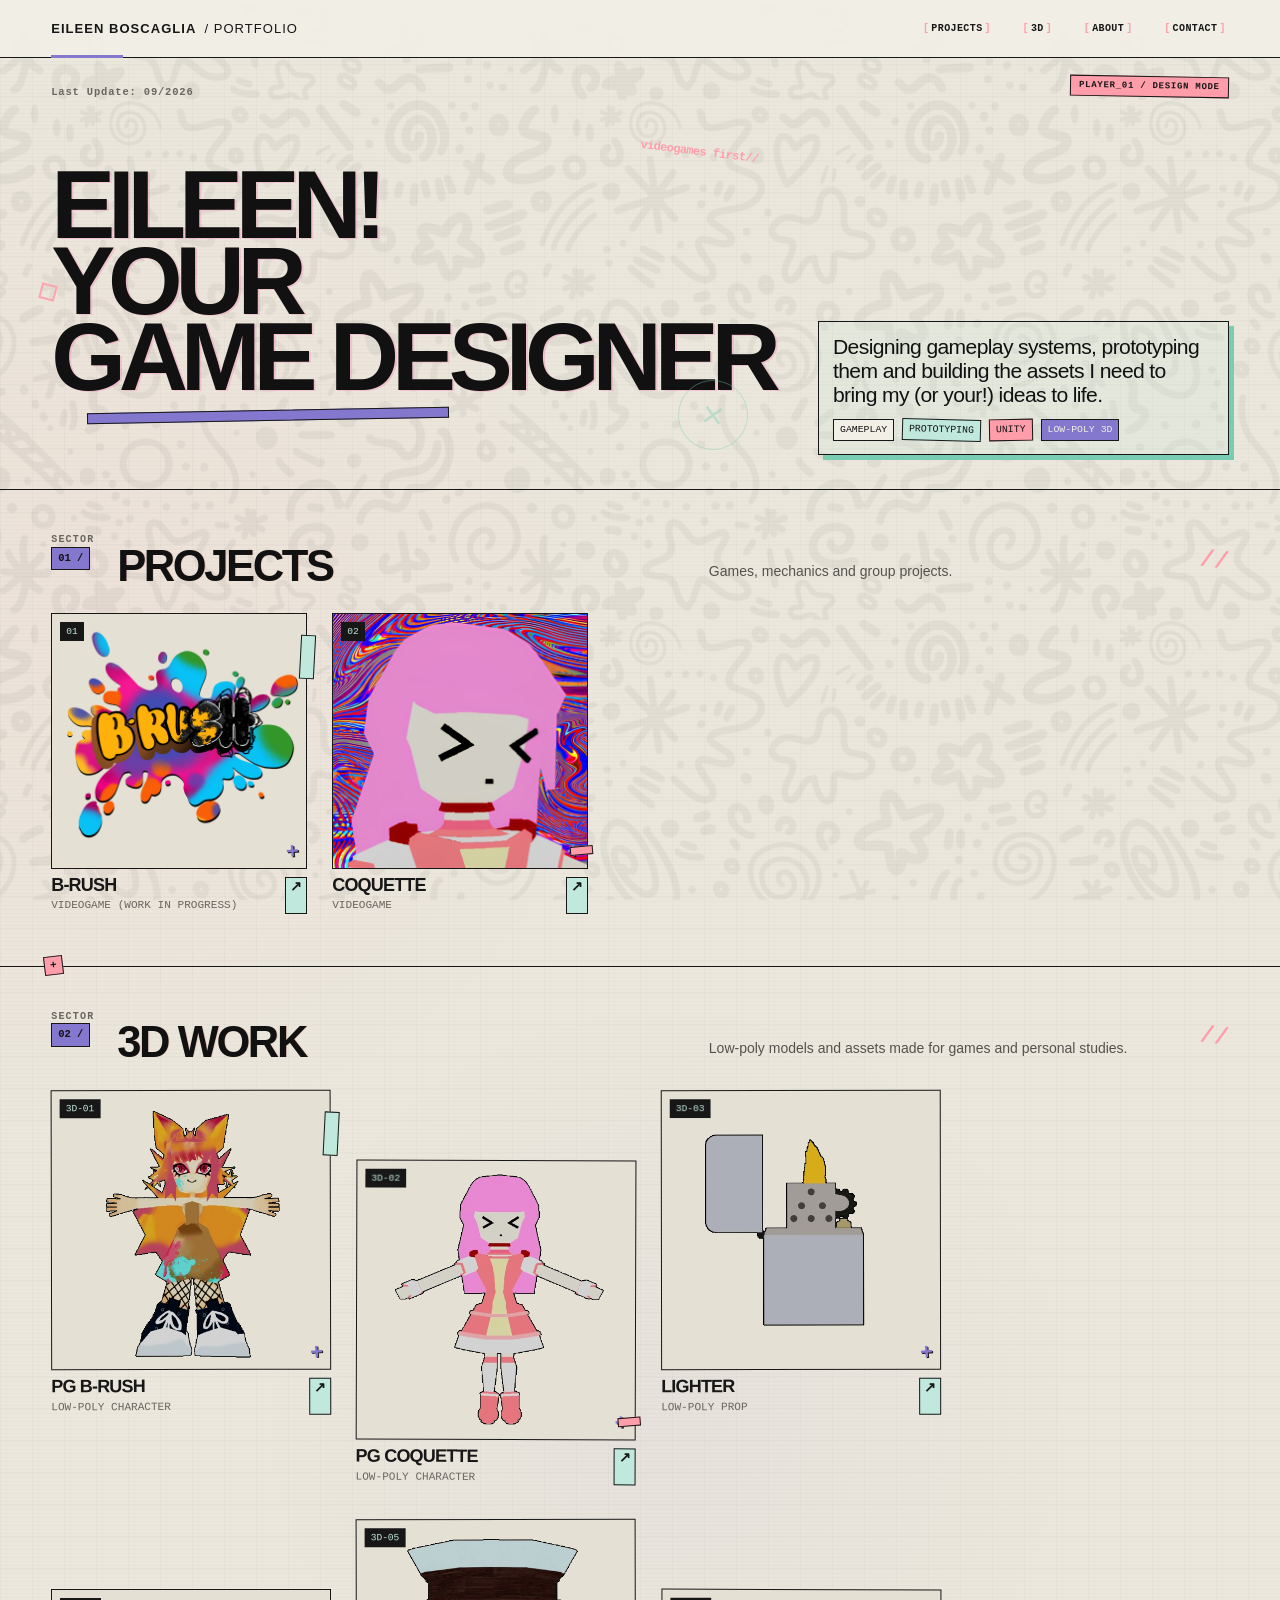
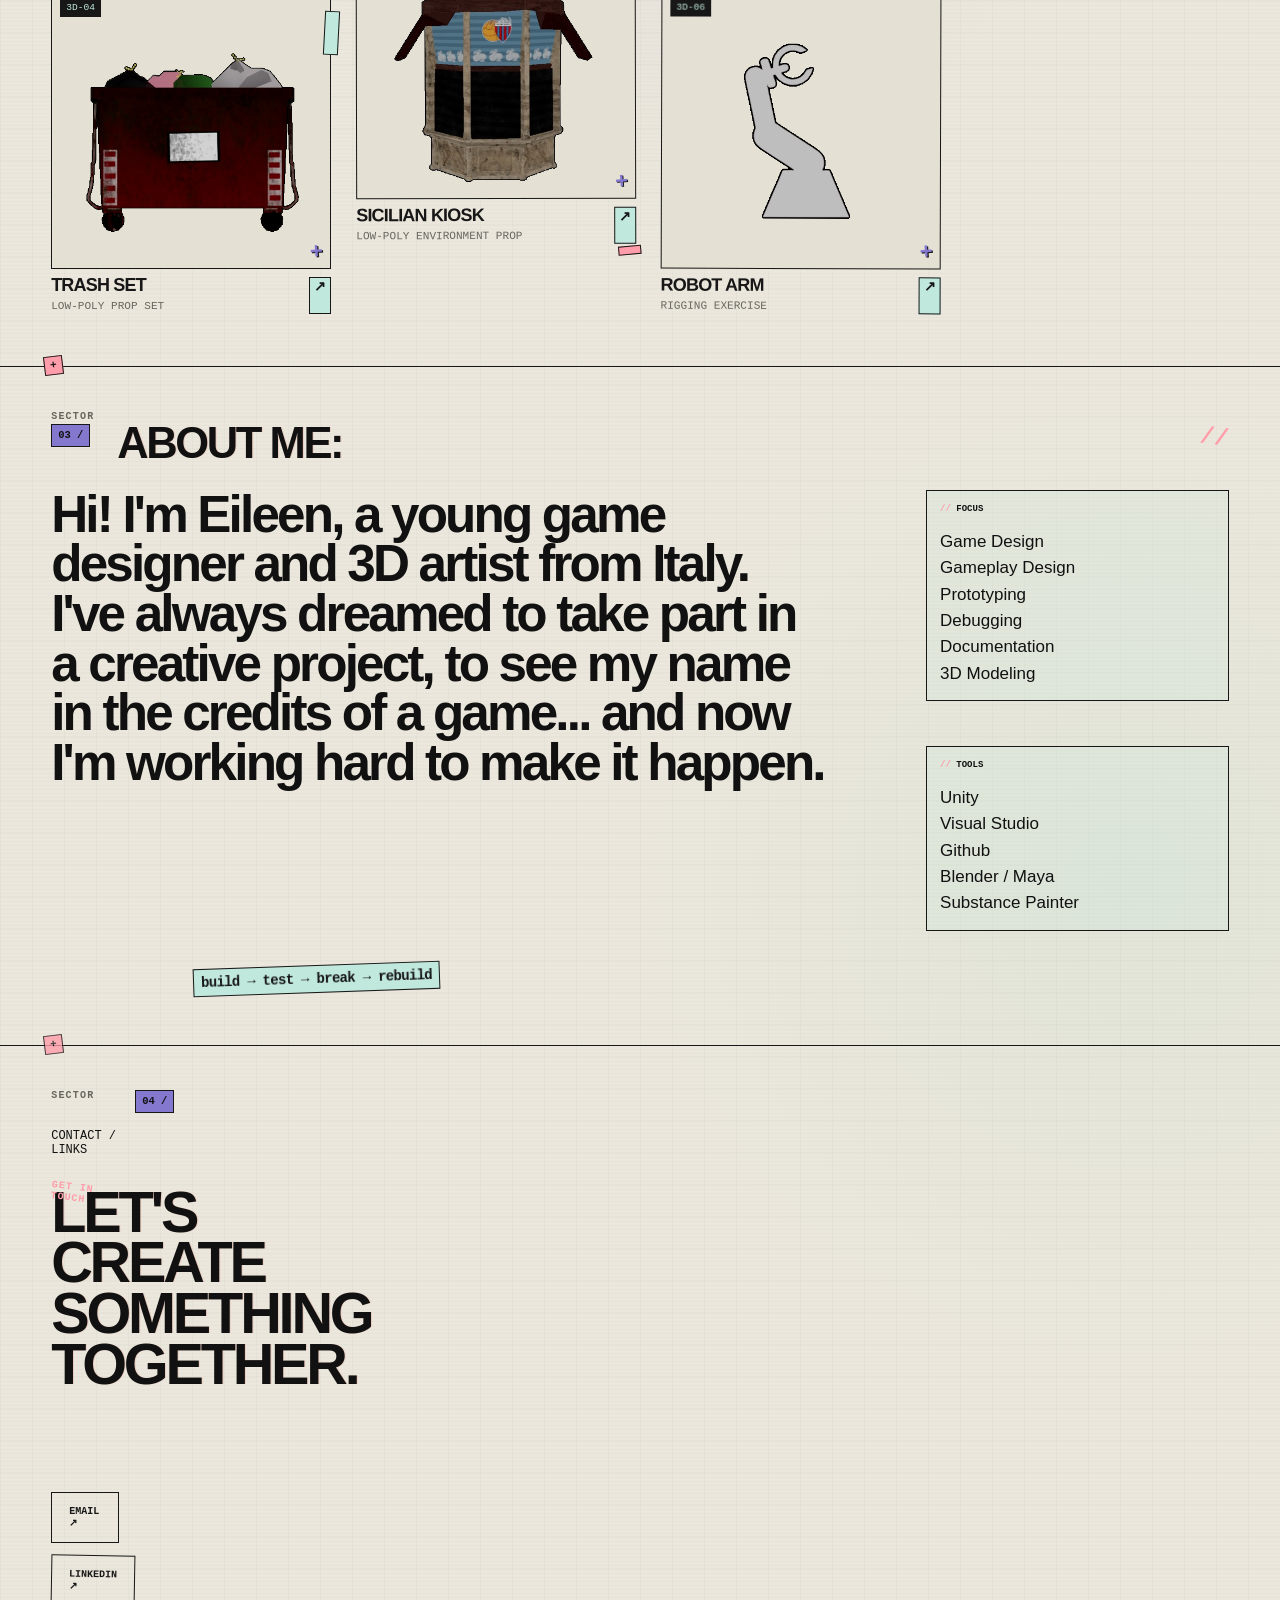
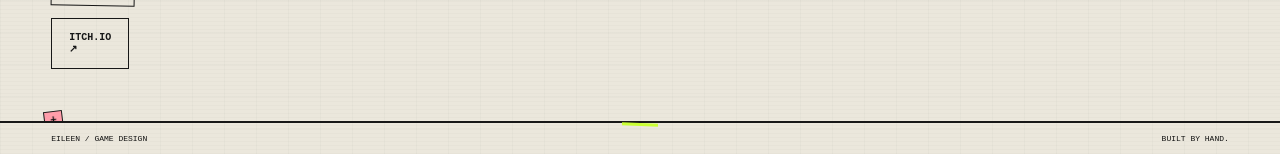
==== index.html @ 09be6279 "fix comments" ====
<!DOCTYPE html>
<html lang="en">
<head>
    <meta charset="UTF-8">

    <meta
        name="viewport"
        content="width=device-width, initial-scale=1.0"
    >

    <meta
        name="description"
        content="Game Design, Unity prototyping and low-poly 3D portfolio."
    >

    <title>Eileen — Game Design Portfolio</title>

    <link rel="stylesheet" href="css/style.css">
    <link rel="stylesheet" href="css/acid-hud.css">
</head>

<body>

    <!-- ==================================================
         HEADER
    =================================================== -->

    <header class="site-header">

        <a
            class="site-logo"
            href="#top"
            aria-label="Back to top"
        >
            EILEEN BOSCAGLIA
            <span>/ PORTFOLIO </span>
        </a>

        <nav class="main-nav" aria-label="Main navigation">

            <a href="#projects">
                Projects
            </a>

            <a href="#three-d">
                3D
            </a>

            <a href="#about">
                About
            </a>

            <a href="#contact">
                Contact
            </a>

        </nav>

    </header>


    <main id="top">

        <!-- ==================================================
             HERO
        =================================================== -->

        <section class="hero">

            <div class="hero-index">
                Last Update: 09/2026
            </div>

            <div class="hero-title-wrapper">

                <p class="hand-note hero-note">
                    videogames first//
                </p>

                <h1 class="hero-title">
                    EILEEN!
                    <br>
                    YOUR
                    <br>
                    GAME

                    DESIGNER
                </h1>

            </div>

            <div class="hero-bottom">

                <p class="hero-description">
                    Designing gameplay systems, prototyping them and building
                    the assets I need to bring my (or your!) ideas to life.
                </p>

                <div class="hero-tags">
                    <span>Gameplay</span>
                    <span>Prototyping</span>
                    <span>Unity</span>
                    <span>Low-poly 3D</span>
                </div>

            </div>

            <div class="hero-mark" aria-hidden="true">
                ×
            </div>

        </section>


        <!-- ==================================================
             PROJECTS
        =================================================== -->

        <section
            class="section projects-section"
            id="projects"
        >

            <header class="section-header">

                <div class="section-number">
                    01 /
                </div>

                <div>

                    <h2>
                        Projects
                    </h2>

                    <p class="section-description">
                        Games, mechanics and group projects.
                    </p>

                </div>

            </header>

            <div
                class="work-grid"
                id="projects-grid"
            >

            </div>

        </section>


        <!-- ==================================================
             3D WORK
        =================================================== -->

        <section
            class="section models-section"
            id="three-d"
        >

            <header class="section-header">

                <div class="section-number">
                    02 /
                </div>

                <div>

                    <h2>
                        3D Work
                    </h2>

                    <p class="section-description">
                        Low-poly models and assets made for games
                        and personal studies.
                    </p>

                </div>

            </header>

            <div
                class="work-grid model-grid"
                id="models-grid"
            >

            </div>

        </section>


        <!-- ==================================================
             ABOUT
        =================================================== -->

        <section
            class="section about-section"
            id="about"
        >

            <header class="section-header">

                <div class="section-number">
                    03 /
                </div>

                <div>
                    <h2>
                        About me:
                    </h2>
                </div>

            </header>

            <div class="about-layout">

                <div class="about-main">

                    <p class="about-big">
                        Hi! I'm Eileen, a young game designer and 3D artist from Italy.
                        I've always dreamed to take part in a creative project, to see my name in the credits of a game...
                        and now I'm working hard to make it happen.
                    </p>

                </div>

                <aside class="about-side">

                    <div class="info-block">

                        <h3>
                            FOCUS
                        </h3>

                        <p>
                            Game Design<br>
                            Gameplay Design<br>
                            Prototyping<br>
                            Debugging<br>
                            Documentation<br>
                            3D Modeling

                        </p>

                    </div>

                    <div class="info-block">

                        <h3>
                            TOOLS
                        </h3>

                        <p>
                            Unity<br>
                            Visual Studio<br>
                            Github<br>
                            Blender / Maya<br>
                            Substance Painter
                        </p>

                    </div>

                </aside>

            </div>

            <p class="hand-note about-note">
                build → test → break → rebuild
            </p>

        </section>


        <!-- ==================================================
             CONTACT
        =================================================== -->

        <section
            class="section contact-section"
            id="contact"
        >

            <div class="section-number">
                04 /
            </div>

            <div class="contact-main">

                <p class="contact-small">
                    CONTACT / LINKS
                </p>

                <h2>
                    Let's create
                    <br>
                    something together.
                </h2>

                <div class="contact-links">

                    <a href="mailto:eileen.kjae@gmail.com" class="rough-button">
                        Email ↗
                    </a>

                    <a
                        href="https://www.linkedin.com/in/eileen-boscaglia-78473529b/"
                        class="rough-button"
                        target="_blank"
                        rel="noopener noreferrer"
                    >
                        LinkedIn ↗
                    </a>

                    <a
                        href="https://kissaleen.itch.io"
                        class="rough-button"
                        target="_blank"
                        rel="noopener noreferrer"
                    >
                        itch.io ↗
                    </a>

                </div>

            </div>

        </section>

    </main>


    <!-- ==================================================
         FOOTER
    =================================================== -->

    <footer class="site-footer">

        <span>
            EILEEN / GAME DESIGN
        </span>

        <span>
            Built by hand.
        </span>

    </footer>


    <!-- ==================================================
         DATA
    =================================================== -->

    <script src="js/data/projects.js"></script>
    <script src="js/data/models.js"></script>
    <script src="js/home.js"></script>

</body>
</html>
---- css/style.css ----
/* =========================================================
   RESET
========================================================= */

* {
    box-sizing: border-box;
}

html {
    scroll-behavior: smooth;
}

body {
    margin: 0;

    background:
        repeating-linear-gradient(
            0deg,
            rgba(0, 0, 0, 0.018) 0,
            rgba(0, 0, 0, 0.018) 1px,
            transparent 1px,
            transparent 4px
        ),
        #eee9df;

    color: #111111;

    font-family:
        Arial,
        Helvetica,
        sans-serif;

    overflow-x: hidden;
}

a {
    color: inherit;
}

img,
video {
    display: block;
    max-width: 100%;
}


/* =========================================================
   VARIABLES
========================================================= */

:root {
    --paper: #eee9df;
    --ink: #111111;
    --marker: #ef4d36;
    --soft-ink: #5d5a54;

    --border: 2px solid var(--ink);

    --page-padding: clamp(20px, 4vw, 64px);
}


/* =========================================================
   HEADER
========================================================= */

.site-header {
    position: relative;
    z-index: 100;

    display: flex;
    align-items: center;
    justify-content: space-between;

    min-height: 76px;

    padding:
        18px
        var(--page-padding);

    border-bottom: var(--border);
}

.site-logo {
    display: inline-flex;
    gap: 8px;

    color: var(--ink);

    font-size: 15px;
    font-weight: 900;

    letter-spacing: 0.06em;

    text-decoration: none;
}

.site-logo span {
    font-weight: 400;
}

.main-nav {
    display: flex;
    gap: clamp(16px, 3vw, 44px);
}

.main-nav a {
    position: relative;

    color: var(--ink);

    font-size: 13px;
    font-weight: 700;

    text-decoration: none;
    text-transform: uppercase;
}

.main-nav a::after {
    content: "";

    position: absolute;

    left: 0;
    bottom: -5px;

    width: 0;
    height: 3px;

    background: var(--marker);

    transition: width 120ms ease;
}

.main-nav a:hover::after,
.main-nav a:focus-visible::after {
    width: 100%;
}


/* =========================================================
   HERO
========================================================= */

.hero {
    position: relative;

    min-height: calc(100vh - 76px);

    padding:
        28px
        var(--page-padding)
        40px;

    display: flex;
    flex-direction: column;

    border-bottom: var(--border);

    overflow: hidden;
}

.hero-index {
    margin-bottom: auto;

    font-family:
        "Courier New",
        monospace;

    font-size: 12px;
    font-weight: 700;

    letter-spacing: 0.08em;
}

.hero-title-wrapper {
    position: relative;

    width: fit-content;
}

.hero-title {
    margin: 70px 0 40px;

    font-size:
        clamp(
            88px,
            17vw,
            260px
        );

    font-weight: 900;

    line-height: 0.72;

    letter-spacing: -0.075em;

    text-transform: uppercase;
}

.hero-title::after {
    content: "";

    display: block;

    width: 84%;
    height: 8px;

    margin-top: 32px;
    margin-left: 7%;

    background: var(--marker);

    transform: rotate(-1deg);
}

.hero-note {
    position: absolute;

    top: 34px;
    right: -120px;

    transform: rotate(7deg);
}

.hero-bottom {
    display: flex;
    align-items: flex-end;
    justify-content: space-between;

    gap: 40px;

    margin-top: auto;
}

.hero-description {
    max-width: 550px;

    margin: 0;

    font-size:
        clamp(
            20px,
            2.4vw,
            34px
        );

    line-height: 1.12;

    letter-spacing: -0.03em;
}

.hero-tags {
    display: flex;
    flex-wrap: wrap;
    justify-content: flex-end;

    max-width: 420px;

    gap: 8px;
}

.hero-tags span {
    padding: 6px 9px;

    border: 1.5px solid var(--ink);

    font-family:
        "Courier New",
        monospace;

    font-size: 11px;

    text-transform: uppercase;
}

.hero-tags span:nth-child(2) {
    transform: rotate(1.5deg);
}

.hero-tags span:nth-child(3) {
    transform: rotate(-1deg);
}

.hero-mark {
    position: absolute;

    right: -25px;
    top: 18%;

    color: var(--marker);

    font-size: 180px;
    font-weight: 100;

    line-height: 1;

    transform: rotate(9deg);

    pointer-events: none;

    opacity: 0.85;
}


/* =========================================================
   HANDWRITTEN / NOTES
========================================================= */

.hand-note {
    margin: 0;

    color: var(--marker);

    font-family:
        "Courier New",
        monospace;

    font-size: 14px;
    font-weight: 700;

    letter-spacing: -0.05em;
}


/* =========================================================
   GENERIC SECTIONS
========================================================= */

.section {
    position: relative;

    padding:
        clamp(60px, 9vw, 130px)
        var(--page-padding);

    border-bottom: var(--border);
}

.section-header {
    display: grid;

    grid-template-columns:
        110px
        minmax(0, 1fr);

    gap: 24px;

    margin-bottom:
        clamp(
            40px,
            7vw,
            90px
        );
}

.section-number {
    padding-top: 12px;

    font-family:
        "Courier New",
        monospace;

    font-size: 13px;
    font-weight: 700;
}

.section h2 {
    margin: 0;

    font-size:
        clamp(
            60px,
            10vw,
            150px
        );

    line-height: 0.8;

    letter-spacing: -0.07em;

    text-transform: uppercase;
}

.section-description {
    max-width: 550px;

    margin:
        28px
        0
        0;

    color: var(--soft-ink);

    font-size: 17px;

    line-height: 1.4;
}


/* =========================================================
   WORK GRID
========================================================= */

.work-grid {
    display: grid;

    grid-template-columns:
        repeat(2, minmax(0, 1fr));

    gap:
        clamp(30px, 5vw, 70px)
        clamp(20px, 3vw, 48px);
}


/* =========================================================
   PROJECT / MODEL CARD
========================================================= */

.work-card {
    position: relative;

    display: block;

    color: var(--ink);

    text-decoration: none;
}

.work-card:nth-child(even) {
    margin-top: 70px;
}

.work-card-media {
    position: relative;

    width: 100%;
    aspect-ratio: 16 / 10;

    border: var(--border);

    background: #d8d2c6;

    overflow: hidden;

    transition:
        transform 130ms ease,
        box-shadow 130ms ease;
}

.work-card:hover .work-card-media,
.work-card:focus-visible .work-card-media {
    transform:
        translate(-5px, -5px)
        rotate(-0.4deg);

    box-shadow:
        7px 7px 0
        var(--ink);
}

.work-card img {
    width: 100%;
    height: 100%;

    object-fit: cover;

    filter:
        saturate(0.92)
        contrast(1.04);
}

.work-card-placeholder {
    width: 100%;
    height: 100%;

    display: grid;
    place-items: center;

    padding: 30px;

    font-family:
        "Courier New",
        monospace;

    font-size: 12px;

    text-align: center;
    text-transform: uppercase;
}

.work-card-index {
    position: absolute;

    top: 12px;
    left: 12px;

    z-index: 2;

    padding:
        5px
        7px;

    background: var(--paper);

    border: 1.5px solid var(--ink);

    font-family:
        "Courier New",
        monospace;

    font-size: 11px;
}

.work-card-info {
    display: grid;

    grid-template-columns:
        1fr
        auto;

    gap: 20px;

    padding-top: 15px;
}

.work-card-title {
    margin: 0;

    font-size:
        clamp(
            23px,
            3vw,
            40px
        );

    line-height: 0.95;

    letter-spacing: -0.045em;

    text-transform: uppercase;
}

.work-card-type {
    margin:
        9px
        0
        0;

    color: var(--soft-ink);

    font-family:
        "Courier New",
        monospace;

    font-size: 12px;

    text-transform: uppercase;
}

.work-card-arrow {
    font-size: 27px;

    transition:
        transform
        120ms
        ease;
}

.work-card:hover .work-card-arrow {
    transform:
        translate(
            4px,
            -4px
        );
}


/* =========================================================
   EMPTY STATE
========================================================= */

.empty-state {
    grid-column: 1 / -1;

    position: relative;

    min-height: 230px;

    display: flex;
    align-items: center;
    justify-content: center;

    padding: 40px;

    border:
        2px
        dashed
        var(--ink);

    font-family:
        "Courier New",
        monospace;

    text-align: center;

    text-transform: uppercase;
}

.empty-state::before {
    content: "×";

    position: absolute;

    top: -22px;
    right: 18px;

    padding: 0 8px;

    background: var(--paper);

    color: var(--marker);

    font-size: 42px;
}


/* =========================================================
   ABOUT
========================================================= */

.about-layout {
    display: grid;

    grid-template-columns:
        minmax(0, 2fr)
        minmax(220px, 0.8fr);

    gap:
        clamp(
            50px,
            9vw,
            150px
        );
}

.about-big {
    max-width: 1000px;

    margin: 0;

    font-size:
        clamp(
            40px,
            6vw,
            92px
        );

    font-weight: 700;

    line-height: 0.97;

    letter-spacing: -0.055em;
}

.about-side {
    display: flex;
    flex-direction: column;

    gap: 45px;
}

.info-block {
    border-top: var(--border);

    padding-top: 12px;
}

.info-block h3 {
    margin:
        0
        0
        15px;

    font-family:
        "Courier New",
        monospace;

    font-size: 12px;

    text-transform: uppercase;
}

.info-block p {
    margin: 0;

    font-size: 17px;

    line-height: 1.55;
}

.about-note {
    width: fit-content;

    margin:
        80px
        0
        0
        12%;

    padding-bottom: 5px;

    border-bottom:
        3px
        solid
        var(--marker);

    transform: rotate(-2deg);
}


/* =========================================================
   CONTACT
========================================================= */

.contact-section {
    display: grid;

    grid-template-columns:
        110px
        minmax(0, 1fr);
}

.contact-small {
    margin:
        0
        0
        30px;

    font-family:
        "Courier New",
        monospace;

    font-size: 12px;
}

.contact-main h2 {
    max-width: 1200px;
}

.contact-links {
    display: flex;
    flex-wrap: wrap;

    gap: 12px;

    margin-top:
        clamp(
            55px,
            8vw,
            110px
        );
}

.rough-button {
    display: inline-block;

    padding:
        13px
        17px;

    border:
        2px
        solid
        var(--ink);

    color: var(--ink);

    font-family:
        "Courier New",
        monospace;

    font-size: 13px;
    font-weight: 700;

    text-decoration: none;
    text-transform: uppercase;

    transition:
        transform
        100ms
        ease,
        background
        100ms
        ease,
        color
        100ms
        ease;
}

.rough-button:nth-child(2n) {
    transform:
        rotate(1deg);
}

.rough-button:hover,
.rough-button:focus-visible {
    background: var(--ink);
    color: var(--paper);

    transform:
        translate(
            -3px,
            -3px
        )
        rotate(-1deg);
}


/* =========================================================
   FOOTER
========================================================= */

.site-footer {
    display: flex;
    justify-content: space-between;

    gap: 20px;

    padding:
        18px
        var(--page-padding);

    font-family:
        "Courier New",
        monospace;

    font-size: 10px;

    text-transform: uppercase;
}


/* =========================================================
   ACCESSIBILITY
========================================================= */

a:focus-visible {
    outline:
        4px
        solid
        var(--marker);

    outline-offset: 5px;
}


/* =========================================================
   TABLET
========================================================= */

@media (max-width: 900px) {

    .hero-note {
        right: 0;
    }

    .hero-bottom {
        align-items: flex-start;
        flex-direction: column;
    }

    .hero-tags {
        justify-content: flex-start;
    }

    .work-grid {
        grid-template-columns: 1fr;
    }

    .work-card:nth-child(even) {
        margin-top: 0;
    }

    .about-layout {
        grid-template-columns: 1fr;
    }

}


/* =========================================================
   MOBILE
========================================================= */

@media (max-width: 650px) {

    .site-header {
        align-items: flex-start;
        flex-direction: column;

        gap: 18px;
    }

    .main-nav {
        width: 100%;

        justify-content: space-between;

        gap: 10px;
    }

    .main-nav a {
        font-size: 11px;
    }

    .hero {
        min-height:
            calc(
                100svh - 115px
            );
    }

    .hero-title {
        margin-top: 90px;

        font-size:
            clamp(
                68px,
                25vw,
                120px
            );
    }

    .hero-note {
        top: 30px;
        right: 0;
    }

    .hero-mark {
        right: -40px;

        font-size: 125px;
    }

    .section-header {
        grid-template-columns: 1fr;

        gap: 15px;
    }

    .section-number {
        padding: 0;
    }

    .section h2 {
        font-size:
            clamp(
                55px,
                19vw,
                100px
            );
    }

    .contact-section {
        grid-template-columns: 1fr;

        gap: 30px;
    }

    .site-footer {
        flex-direction: column;
    }

}

/* =========================================================
   PROJECT DETAIL PAGE
========================================================= */


/* =========================================================
   LOADING
========================================================= */

.project-loading {
    min-height: 75vh;

    display: flex;
    align-items: center;
    justify-content: center;

    gap: 14px;

    padding: var(--page-padding);

    font-family:
        "Courier New",
        monospace;

    font-size: 13px;

    text-transform: uppercase;
}

.project-loading-mark {
    color: var(--marker);

    font-size: 42px;
}


/* =========================================================
   PROJECT HERO
========================================================= */

.project-hero {
    padding:
        32px
        var(--page-padding)
        clamp(70px, 10vw, 150px);

    border-bottom:
        var(--border);
}

.project-back-row {
    display: flex;
    align-items: center;
    justify-content: space-between;

    gap: 30px;

    margin-bottom:
        clamp(65px, 10vw, 150px);
}

.project-back {
    font-family:
        "Courier New",
        monospace;

    font-size: 12px;
    font-weight: 700;

    text-decoration: none;
}

.project-back:hover {
    text-decoration: underline;

    text-decoration-thickness: 2px;

    text-decoration-color:
        var(--marker);
}

.project-stamp {
    display: inline-block;

    padding:
        6px
        10px;

    border:
        2px
        solid
        var(--marker);

    color:
        var(--marker);

    font-family:
        "Courier New",
        monospace;

    font-size: 11px;
    font-weight: 700;

    transform:
        rotate(2deg);
}


/* =========================================================
   PROJECT TITLE
========================================================= */

.project-title-area {
    position: relative;

    max-width: 1500px;

    margin-bottom:
        clamp(50px, 7vw, 100px);
}

.project-kicker {
    width: fit-content;

    margin:
        0
        0
        18px;

    padding:
        5px
        8px;

    background:
        var(--ink);

    color:
        var(--paper);

    font-family:
        "Courier New",
        monospace;

    font-size: 11px;

    text-transform:
        uppercase;

    transform:
        rotate(-0.7deg);
}

.project-title-area h1 {
    max-width: 1350px;

    margin: 0;

    font-size:
        clamp(
            72px,
            13vw,
            210px
        );

    font-weight: 900;

    line-height: 0.77;

    letter-spacing:
        -0.075em;

    text-transform:
        uppercase;

    overflow-wrap:
        anywhere;
}

.project-subtitle {
    max-width: 700px;

    margin:
        42px
        0
        0;

    font-size:
        clamp(
            20px,
            2.2vw,
            31px
        );

    line-height: 1.15;

    letter-spacing:
        -0.025em;
}

.project-title-mark {
    position: absolute;

    right: 2%;
    top: 8%;

    z-index: -1;

    color:
        var(--marker);

    font-size:
        clamp(
            130px,
            22vw,
            330px
        );

    font-weight: 100;

    line-height: 0.6;

    transform:
        rotate(12deg);

    opacity: 0.85;

    pointer-events: none;
}


/* =========================================================
   PROJECT HERO MEDIA
========================================================= */

.project-hero-visual {
    position: relative;

    margin-bottom:
        40px;
}

.project-hero-media {
    width: 100%;

    aspect-ratio:
        16 / 9;

    object-fit: cover;

    border:
        var(--border);

    background:
        #d8d2c6;
}

.project-media-label {
    position: absolute;

    left: 18px;
    bottom: -14px;

    padding:
        6px
        10px;

    background:
        var(--paper);

    border:
        1.5px
        solid
        var(--ink);

    font-family:
        "Courier New",
        monospace;

    font-size: 10px;

    transform:
        rotate(-1deg);
}

.project-media-placeholder {
    display: grid;

    place-items: center;

    min-height: 260px;

    padding: 40px;

    border:
        var(--border);

    background:
        repeating-linear-gradient(
            -45deg,
            transparent,
            transparent 10px,
            rgba(0, 0, 0, 0.025) 10px,
            rgba(0, 0, 0, 0.025) 20px
        ),
        #d8d2c6;

    font-family:
        "Courier New",
        monospace;

    font-size: 12px;

    text-align: center;

    text-transform:
        uppercase;
}


/* =========================================================
   PROJECT META
========================================================= */

.project-meta {
    display: grid;

    grid-template-columns:
        repeat(
            3,
            minmax(0, 1fr)
        );

    margin-top:
        65px;

    border-top:
        var(--border);

    border-left:
        var(--border);
}

.project-meta-item {
    min-height: 125px;

    padding: 16px;

    border-right:
        var(--border);

    border-bottom:
        var(--border);
}

.project-meta-label {
    display: block;

    margin-bottom:
        18px;

    color:
        var(--soft-ink);

    font-family:
        "Courier New",
        monospace;

    font-size: 10px;
    font-weight: 700;

    text-transform:
        uppercase;
}

.project-meta-item p {
    margin: 0;

    font-size:
        clamp(
            16px,
            1.5vw,
            21px
        );

    line-height: 1.3;
}


/* =========================================================
   FOCUS
========================================================= */

.project-focus {
    display: flex;
    align-items: flex-start;

    gap:
        clamp(
            25px,
            5vw,
            80px
        );

    margin-top:
        40px;

    padding-top:
        18px;

    border-top:
        1px
        solid
        var(--ink);
}

.project-focus-title {
    flex-shrink: 0;

    font-family:
        "Courier New",
        monospace;

    font-size: 11px;
    font-weight: 700;
}

.project-simple-list {
    display: flex;
    flex-wrap: wrap;

    gap:
        8px
        20px;

    margin: 0;
    padding: 0;

    list-style: none;

    font-size: 16px;
}

.project-simple-list li::before {
    content: "×";

    margin-right: 7px;

    color:
        var(--marker);
}


/* =========================================================
   PROJECT CONTENT
========================================================= */

.project-content {
    width: 100%;
}


/* =========================================================
   PROJECT SECTION
========================================================= */

.project-section {
    display: grid;

    grid-template-columns:
        110px
        minmax(0, 1fr);

    padding:
        clamp(70px, 10vw, 150px)
        var(--page-padding);

    border-bottom:
        var(--border);
}

.project-section-side {
    padding-top: 10px;
}

.project-section-number {
    font-family:
        "Courier New",
        monospace;

    font-size: 12px;
    font-weight: 700;
}

.project-section-content {
    max-width:
        1250px;
}

.project-section-header {
    position: relative;

    display: flex;
    align-items: flex-start;
    justify-content: space-between;

    gap: 50px;

    margin-bottom:
        clamp(45px, 7vw, 90px);
}

.project-section-header h2 {
    margin: 0;

    font-size:
        clamp(
            48px,
            8vw,
            120px
        );

    line-height: 0.82;

    letter-spacing:
        -0.065em;

    text-transform:
        uppercase;
}


/* =========================================================
   PUNK NOTES
========================================================= */

.punk-note {
    display: inline-block;

    max-width: 190px;

    color:
        var(--marker);

    font-family:
        "Courier New",
        monospace;

    font-size: 12px;
    font-weight: 700;

    line-height: 1.25;

    transform:
        rotate(3deg);
}


/* =========================================================
   PROJECT TEXT
========================================================= */

.project-text {
    max-width: 850px;
}

.project-text p {
    margin:
        0
        0
        1.3em;

    font-size:
        clamp(
            21px,
            2.4vw,
            34px
        );

    line-height: 1.22;

    letter-spacing:
        -0.025em;
}


/* =========================================================
   CORE LOOP
========================================================= */

.core-loop {
    display: flex;
    flex-wrap: wrap;

    align-items: center;

    gap:
        14px;

    padding:
        clamp(25px, 4vw, 55px);

    border:
        var(--border);

    background:
        rgba(
            255,
            255,
            255,
            0.14
        );
}

.loop-step {
    display: flex;
    align-items: center;

    gap: 14px;
}

.loop-step > span:first-child {
    padding:
        10px
        13px;

    background:
        var(--ink);

    color:
        var(--paper);

    font-family:
        "Courier New",
        monospace;

    font-size:
        12px;

    text-transform:
        uppercase;
}

.loop-arrow {
    color:
        var(--marker);

    font-size:
        28px;
}


/* =========================================================
   VISION / PROCESS
========================================================= */

.vision-text {
    margin-bottom:
        clamp(
            55px,
            8vw,
            110px
        );
}


.vision-process {
    position: relative;

    padding-top: 25px;

    border-top:
        var(--border);
}


.vision-process-heading {
    display: flex;
    align-items: flex-start;
    justify-content: space-between;

    gap: 30px;

    margin-bottom:
        35px;

    font-family:
        "Courier New",
        monospace;

    font-size: 11px;
    font-weight: 700;

    line-height: 1.2;

    text-transform: uppercase;
}


.vision-process-arrow {
    color:
        var(--marker);

    font-size: 32px;

    transform:
        rotate(5deg);
}


.vision-process-grid {
    display: grid;

    grid-template-columns:
        repeat(
            3,
            minmax(0, 1fr)
        );

    border-top:
        1.5px
        solid
        var(--ink);

    border-left:
        1.5px
        solid
        var(--ink);
}


.vision-process-item {
    min-height: 230px;

    padding:
        clamp(
            20px,
            3vw,
            35px
        );

    border-right:
        1.5px
        solid
        var(--ink);

    border-bottom:
        1.5px
        solid
        var(--ink);
}


.vision-process-item:nth-child(2) {
    background:
        rgba(
            0,
            0,
            0,
            0.025
        );
}


.vision-process-index {
    display: inline-block;

    margin-bottom: 45px;

    color:
        var(--marker);

    font-family:
        "Courier New",
        monospace;

    font-size: 10px;
    font-weight: 700;
}


.vision-process-item h3 {
    margin:
        0
        0
        20px;

    font-size:
        clamp(
            23px,
            2.5vw,
            36px
        );

    line-height: 0.95;

    letter-spacing:
        -0.045em;

    text-transform: uppercase;
}


.vision-process-text p {
    margin:
        0
        0
        1em;

    font-size: 15px;

    line-height: 1.5;
}


/* =========================================================
   BEFORE VS AFTER
========================================================= */

.comparison-grid {
    display: grid;

    grid-template-columns:
        repeat(
            2,
            minmax(0, 1fr)
        );

    gap:
        clamp(
            22px,
            4vw,
            60px
        );
}


.comparison-side {
    min-width: 0;
}


.comparison-label-row {
    display: flex;

    margin-bottom: 12px;
}


.comparison-label {
    display: inline-block;

    padding:
        6px
        9px;

    background:
        var(--ink);

    color:
        var(--paper);

    font-family:
        "Courier New",
        monospace;

    font-size: 11px;
    font-weight: 700;

    text-transform: uppercase;
}


.comparison-side:first-child
.comparison-label {
    transform:
        rotate(-1deg);
}


.comparison-side:last-child
.comparison-label {
    background:
        var(--marker);

    transform:
        rotate(1deg);
}


.comparison-media {
    width: 100%;
}


.comparison-image {
    width: 100%;

    aspect-ratio:
        16 / 10;

    object-fit: cover;

    border:
        var(--border);
}


.comparison-description {
    padding:
        18px
        5px
        0;

    border-top:
        0;
}


.comparison-description p {
    max-width: 600px;

    margin:
        0
        0
        1em;

    font-size:
        16px;

    line-height: 1.5;
}


.comparison-side:first-child {
    transform:
        rotate(-0.2deg);
}


.comparison-side:last-child {
    transform:
        rotate(0.2deg);
}


/* =========================================================
   VISION / COMPARISON — TABLET
========================================================= */

@media (max-width: 900px) {

    .vision-process-grid {
        grid-template-columns:
            repeat(
                2,
                minmax(0, 1fr)
            );
    }

}


/* =========================================================
   VISION / COMPARISON — MOBILE
========================================================= */

@media (max-width: 650px) {

    .vision-process-grid {
        grid-template-columns:
            1fr;
    }


    .vision-process-item {
        min-height: auto;
    }


    .vision-process-index {
        margin-bottom: 25px;
    }


    .comparison-grid {
        grid-template-columns:
            1fr;

        gap: 55px;
    }


    .comparison-side:first-child,
    .comparison-side:last-child {
        transform: none;
    }

}
/* =========================================================
   MY WORK
========================================================= */

.project-work-list {
    display: flex;
    flex-wrap: wrap;

    gap:
        12px;
}

.project-work-list span {
    padding:
        12px
        15px;

    border:
        2px
        solid
        var(--ink);

    font-family:
        "Courier New",
        monospace;

    font-size: 12px;
    font-weight: 700;

    text-transform:
        uppercase;
}

.project-work-list span:nth-child(3n + 1) {
    transform:
        rotate(-0.8deg);
}

.project-work-list span:nth-child(3n + 2) {
    transform:
        rotate(0.7deg);
}


/* =========================================================
   GALLERY
========================================================= */

.project-gallery {
    display: grid;

    grid-template-columns:
        repeat(
            2,
            minmax(0, 1fr)
        );

    gap:
        clamp(
            25px,
            4vw,
            60px
        );
}

.gallery-item {
    margin: 0;
}

.gallery-item:nth-child(3n) {
    grid-column:
        1 / -1;
}

.gallery-media {
    width: 100%;

    border:
        1.5px
        solid
        var(--ink);
}

.gallery-item figcaption {
    margin-top: 10px;

    font-family:
        "Courier New",
        monospace;

    font-size: 10px;

    line-height: 1.4;

    text-transform:
        uppercase;
}


/* =========================================================
   PROJECT LINKS
========================================================= */

.project-links-section {
    padding:
        clamp(80px, 12vw, 170px)
        var(--page-padding);

    background:
        var(--ink);

    color:
        var(--paper);

    border-bottom:
        var(--border);
}

.project-links-label {
    margin:
        0
        0
        45px;

    color:
        var(--marker);

    font-family:
        "Courier New",
        monospace;

    font-size: 11px;
    font-weight: 700;
}

.project-links {
    display: flex;
    flex-direction: column;
}

.project-big-link {
    display: flex;
    align-items: center;
    justify-content: space-between;

    gap: 40px;

    padding:
        24px
        0;

    border-top:
        2px
        solid
        var(--paper);

    color:
        var(--paper);

    font-size:
        clamp(
            35px,
            6vw,
            90px
        );

    font-weight: 900;

    line-height: 0.9;

    letter-spacing:
        -0.055em;

    text-decoration: none;

    text-transform:
        uppercase;
}

.project-big-link:last-child {
    border-bottom:
        2px
        solid
        var(--paper);
}

.project-big-link span {
    color:
        var(--marker);

    transition:
        transform
        120ms
        ease;
}

.project-big-link:hover span {
    transform:
        translate(
            8px,
            -8px
        );
}


/* =========================================================
   PROJECT END
========================================================= */

.project-end {
    display: flex;
    align-items: center;
    justify-content: space-between;

    gap: 40px;

    padding:
        45px
        var(--page-padding);

    border-bottom:
        var(--border);
}

.project-end a {
    font-family:
        "Courier New",
        monospace;

    font-size: 12px;
    font-weight: 700;

    text-decoration: none;
}

.project-end a:hover {
    text-decoration: underline;
}


/* =========================================================
   PROJECT ERROR
========================================================= */

.project-error {
    position: relative;

    min-height: 80vh;

    display: flex;
    flex-direction: column;
    justify-content: center;

    padding:
        clamp(60px, 10vw, 150px)
        var(--page-padding);

    overflow: hidden;
}

.project-error p {
    font-family:
        "Courier New",
        monospace;

    font-size: 12px;
    font-weight: 700;
}

.project-error h1 {
    margin:
        30px
        0
        60px;

    font-size:
        clamp(
            70px,
            14vw,
            200px
        );

    line-height: 0.75;

    letter-spacing:
        -0.07em;

    text-transform:
        uppercase;
}

.project-error .rough-button {
    width: fit-content;
}

.project-error-mark {
    position: absolute;

    right: 6%;
    top: 12%;

    color:
        var(--marker);

    font-size:
        clamp(
            150px,
            25vw,
            350px
        );

    transform:
        rotate(8deg);

    opacity: 0.8;
}


/* =========================================================
   PROJECT PAGE — TABLET
========================================================= */

@media (max-width: 900px) {

    .project-meta {
        grid-template-columns:
            repeat(
                2,
                minmax(0, 1fr)
            );
    }

    .project-section {
        grid-template-columns:
            65px
            minmax(0, 1fr);
    }

    .process-item {
        grid-template-columns: 1fr;
    }

}


/* =========================================================
   PROJECT PAGE — MOBILE
========================================================= */

@media (max-width: 650px) {

    .project-back-row {
        margin-bottom: 80px;
    }

    .project-title-area h1 {
        font-size:
            clamp(
                60px,
                20vw,
                105px
            );
    }

    .project-title-mark {
        right: -8%;
    }

    .project-meta {
        grid-template-columns: 1fr;
    }

    .project-focus {
        flex-direction: column;

        gap: 18px;
    }

    .project-section {
        grid-template-columns: 1fr;

        gap: 25px;
    }

    .project-section-side {
        padding: 0;
    }

    .project-section-header {
        flex-direction: column;

        gap: 20px;
    }

    .project-section-header h2 {
        font-size:
            clamp(
                46px,
                16vw,
                82px
            );
    }

    .punk-note {
        transform:
            rotate(-1deg);
    }

    .core-loop {
        flex-direction: column;

        align-items: flex-start;
    }

    .loop-step {
        flex-direction: column;

        align-items: flex-start;
    }

    .loop-arrow {
        transform:
            rotate(90deg);
    }

    .iteration-block {
        grid-template-columns: 1fr;

        gap: 10px;
    }

    .project-gallery {
        grid-template-columns: 1fr;
    }

    .gallery-item:nth-child(3n) {
    grid-column: auto;
}

    .project-end {
        align-items: flex-start;

        flex-direction: column;
    }

}
/* =========================================================
   3D MODEL DETAIL PAGE
========================================================= */


/* =========================================================
   LOADING
========================================================= */

.model-loading {
    min-height: 75vh;

    display: flex;
    align-items: center;
    justify-content: center;

    gap: 14px;

    padding:
        var(--page-padding);

    font-family:
        "Courier New",
        monospace;

    font-size: 13px;

    text-transform: uppercase;
}


.model-loading-mark {
    color:
        var(--marker);

    font-size: 42px;
}


/* =========================================================
   MODEL HERO
========================================================= */

.model-hero {
    padding:
        32px
        var(--page-padding)
        clamp(70px, 10vw, 150px);

    border-bottom:
        var(--border);
}


.model-back-row {
    display: flex;
    align-items: center;
    justify-content: space-between;

    gap: 30px;

    margin-bottom:
        clamp(65px, 10vw, 150px);
}


.model-stamp {
    display: inline-block;

    padding:
        6px
        10px;

    border:
        2px
        solid
        var(--marker);

    color:
        var(--marker);

    font-family:
        "Courier New",
        monospace;

    font-size: 11px;
    font-weight: 700;

    transform:
        rotate(-2deg);
}


/* =========================================================
   TITLE
========================================================= */

.model-title-area {
    position: relative;

    max-width: 1500px;

    margin-bottom:
        clamp(50px, 7vw, 100px);
}


.model-title-area h1 {
    max-width: 1400px;

    margin: 0;

    font-size:
        clamp(
            70px,
            12vw,
            190px
        );

    font-weight: 900;

    line-height: 0.78;

    letter-spacing:
        -0.075em;

    text-transform:
        uppercase;

    overflow-wrap:
        anywhere;
}


.model-title-mark {
    position: absolute;

    right: 3%;
    top: -15%;

    z-index: -1;

    color:
        var(--marker);

    font-size:
        clamp(
            130px,
            20vw,
            310px
        );

    font-weight: 100;

    line-height: 1;

    transform:
        rotate(10deg);

    opacity: 0.8;

    pointer-events: none;
}


/* =========================================================
   VIEWER FRAME
========================================================= */

.model-viewer-frame {
    position: relative;

    margin-top:
        clamp(
            40px,
            6vw,
            90px
        );

    border:
        var(--border);

    background:
        #d7d1c6;
}


.model-viewer-top {
    display: flex;
    align-items: center;
    justify-content: space-between;

    gap: 20px;

    padding:
        10px
        14px;

    border-bottom:
        var(--border);

    font-family:
        "Courier New",
        monospace;

    font-size: 10px;
    font-weight: 700;

    text-transform:
        uppercase;
}


.model-viewer-top span:last-child {
    color:
        var(--marker);
}


.model-viewer-wrapper {
    position: relative;

    width: 100%;

    height:
        min(
            72vh,
            780px
        );

    min-height: 480px;

    background:
        radial-gradient(
            circle at center,
            #eee9df 0%,
            #d7d1c6 70%,
            #c8c1b5 100%
        );
}


/* =========================================================
   <MODEL-VIEWER>
========================================================= */

.portfolio-model-viewer {
    display: block;

    width: 100%;
    height: 100%;

    background:
        transparent;

    --poster-color:
        transparent;
}


/* =========================================================
   MODEL PLACEHOLDER
========================================================= */

.model-viewer-placeholder {
    width: 100%;
    height: 100%;

    display: grid;
    place-items: center;

    background:
        repeating-linear-gradient(
            -45deg,
            transparent,
            transparent 12px,
            rgba(0, 0, 0, 0.025) 12px,
            rgba(0, 0, 0, 0.025) 24px
        );

    font-family:
        "Courier New",
        monospace;

    font-size: 12px;

    text-transform:
        uppercase;
}


/* =========================================================
   VIEWER MARKS
========================================================= */

.viewer-corner {
    position: absolute;

    z-index: 5;

    width: 28px;
    height: 28px;

    display: grid;
    place-items: center;

    background:
        var(--paper);

    border:
        1.5px
        solid
        var(--ink);

    color:
        var(--marker);

    font-family:
        "Courier New",
        monospace;

    font-size: 22px;

    pointer-events: none;
}


.viewer-corner-one {
    left: -13px;
    bottom: 35px;

    transform:
        rotate(-7deg);
}


.viewer-corner-two {
    right: -13px;
    top: 70px;

    transform:
        rotate(8deg);
}


/* =========================================================
   MODEL INFO
========================================================= */

.model-info-grid {
    display: grid;

    grid-template-columns:
        repeat(
            3,
            minmax(0, 1fr)
        );

    margin-top:
        60px;

    border-top:
        var(--border);

    border-left:
        var(--border);
}


.model-info-item {
    min-height: 120px;

    padding:
        16px;

    border-right:
        var(--border);

    border-bottom:
        var(--border);
}


.model-info-label {
    display: block;

    margin-bottom:
        18px;

    color:
        var(--soft-ink);

    font-family:
        "Courier New",
        monospace;

    font-size: 10px;
    font-weight: 700;

    text-transform:
        uppercase;
}


.model-info-item p {
    margin: 0;

    font-size:
        clamp(
            16px,
            1.5vw,
            21px
        );

    line-height: 1.35;
}


/* =========================================================
   CREDIT
========================================================= */

.model-credit {
    display: flex;
    align-items: flex-start;

    gap:
        clamp(
            20px,
            4vw,
            65px
        );

    margin-top: 30px;

    padding-top: 15px;

    border-top:
        1px
        solid
        var(--ink);

    font-family:
        "Courier New",
        monospace;

    font-size: 10px;

    line-height: 1.5;
}


.model-credit > span {
    flex-shrink: 0;

    color:
        var(--marker);

    font-weight: 700;
}


.model-credit p {
    margin: 0;
}


.model-credit a {
    color:
        inherit;

    text-decoration: none;
}


.model-credit a:hover {
    text-decoration: underline;

    text-decoration-color:
        var(--marker);

    text-decoration-thickness: 2px;
}


/* =========================================================
   MODEL SECTIONS
========================================================= */

.model-section {
    display: grid;

    grid-template-columns:
        110px
        minmax(0, 1fr);

    padding:
        clamp(70px, 10vw, 150px)
        var(--page-padding);

    border-bottom:
        var(--border);
}


.model-section-number {
    padding-top: 10px;

    font-family:
        "Courier New",
        monospace;

    font-size: 12px;
    font-weight: 700;
}


.model-section-content {
    max-width:
        1250px;
}


.model-section-header {
    display: flex;
    align-items: flex-start;
    justify-content: space-between;

    gap: 45px;

    margin-bottom:
        clamp(
            45px,
            7vw,
            90px
        );
}


.model-section-header h2 {
    margin: 0;

    font-size:
        clamp(
            50px,
            8vw,
            120px
        );

    line-height: 0.82;

    letter-spacing:
        -0.065em;

    text-transform:
        uppercase;
}


/* =========================================================
   MODEL DESCRIPTION
========================================================= */

.model-description {
    max-width: 850px;
}


.model-description p {
    margin:
        0
        0
        1.3em;

    font-size:
        clamp(
            21px,
            2.4vw,
            34px
        );

    line-height: 1.22;

    letter-spacing:
        -0.025em;
}


/* =========================================================
   MODEL BREAKDOWN
========================================================= */

.model-breakdown-grid {
    display: grid;

    grid-template-columns:
        repeat(
            2,
            minmax(0, 1fr)
        );

    gap:
        clamp(
            25px,
            4vw,
            60px
        );
}


.model-breakdown-item {
    margin: 0;
}


.model-breakdown-item:nth-child(3n) {
    grid-column:
        1 / -1;
}


.model-breakdown-media {
    width: 100%;

    border:
        var(--border);

    background:
        #d7d1c6;

    overflow: hidden;
}


.model-breakdown-media img {
    width: 100%;

    aspect-ratio:
        4 / 3;

    object-fit: cover;

    transition:
        transform
        150ms
        ease;
}


.model-breakdown-item:hover
.model-breakdown-media img {
    transform:
        scale(1.015);
}


.model-breakdown-item figcaption {
    display: flex;

    margin-top: 10px;

    font-family:
        "Courier New",
        monospace;

    font-size: 10px;
    font-weight: 700;

    text-transform:
        uppercase;
}


.model-breakdown-item figcaption span {
    display: inline-block;

    padding:
        4px
        7px;

    border:
        1px
        solid
        var(--ink);
}


.model-breakdown-item:nth-child(even)
figcaption span {
    transform:
        rotate(1deg);
}


/* =========================================================
   MODEL — TABLET
========================================================= */

@media (max-width: 900px) {

    .model-info-grid {
        grid-template-columns:
            repeat(
                2,
                minmax(0, 1fr)
            );
    }


    .model-section {
        grid-template-columns:
            65px
            minmax(0, 1fr);
    }


    .model-viewer-wrapper {
        min-height: 420px;
    }

}


/* =========================================================
   MODEL — MOBILE
========================================================= */

@media (max-width: 650px) {

    .model-back-row {
        margin-bottom: 80px;
    }


    .model-title-area h1 {
        font-size:
            clamp(
                58px,
                20vw,
                105px
            );
    }


    .model-title-mark {
        right: -10%;
    }


    .model-viewer-top {
        align-items: flex-start;

        flex-direction: column;

        gap: 5px;
    }


    .model-viewer-wrapper {
        height: 60vh;

        min-height: 390px;
    }


    .model-info-grid {
        grid-template-columns:
            1fr;
    }


    .model-credit {
        flex-direction: column;

        gap: 8px;
    }


    .model-section {
        grid-template-columns:
            1fr;

        gap: 25px;
    }


    .model-section-number {
        padding: 0;
    }


    .model-section-header {
        flex-direction: column;

        gap: 20px;
    }


    .model-section-header h2 {
        font-size:
            clamp(
                46px,
                16vw,
                82px
            );
    }


    .model-breakdown-grid {
        grid-template-columns:
            1fr;
    }


    .model-breakdown-item:nth-child(3n) {
        grid-column: auto;
    }

}
/* =========================================================
   404
========================================================= */

.error-small-text {
    max-width: 520px;

    margin:
        0
        0
        45px;

    font-size:
        clamp(
            17px,
            2vw,
            23px
        );

    line-height: 1.4;
}
/* =========================================================
   FINAL TEMPLATE POLISH
========================================================= */


/* =========================================================
   TEXT SELECTION
========================================================= */

::selection {
    background: var(--marker);
    color: var(--paper);
}


/* =========================================================
   PAPER SURFACE
========================================================= */

body::before {
    content: "";

    position: fixed;
    inset: 0;

    z-index: 9999;

    pointer-events: none;

    opacity: 0.11;

    background-image:
        radial-gradient(
            circle at 15% 20%,
            rgba(0, 0, 0, 0.09) 0,
            rgba(0, 0, 0, 0.09) 0.5px,
            transparent 0.8px
        ),
        radial-gradient(
            circle at 80% 65%,
            rgba(0, 0, 0, 0.07) 0,
            rgba(0, 0, 0, 0.07) 0.5px,
            transparent 0.9px
        );

    background-size:
        7px 7px,
        11px 11px;

    mix-blend-mode: multiply;
}


/* =========================================================
   PRINT MISREGISTRATION
========================================================= */

.hero-title,
.section h2,
.project-title-area h1,
.model-title-area h1,
.project-error h1 {
    text-shadow:
        1px 0
        rgba(239, 77, 54, 0.16);
}


/* =========================================================
   HEADER
========================================================= */

.site-header {
    position: relative;
}

.site-header::after {
    content: "";

    position: absolute;

    left: var(--page-padding);
    bottom: -4px;

    width: 74px;
    height: 6px;

    background: var(--marker);

    transform: rotate(-1.5deg);

    pointer-events: none;
}


.site-logo {
    position: relative;
}


.site-logo::before {
    content: "×";

    position: absolute;

    left: -19px;
    top: -7px;

    color: var(--marker);

    font-family:
        "Courier New",
        monospace;

    font-size: 12px;

    transform: rotate(-9deg);
}


/* =========================================================
   NAVIGATION
========================================================= */

.main-nav a {
    min-height: 28px;

    display: inline-flex;
    align-items: center;
}


/* =========================================================
   HERO — DIY DETAILS
========================================================= */

.hero {
    isolation: isolate;
}


.hero::after {
    content: "PLAY / TEST / REPEAT";

    position: absolute;

    right: var(--page-padding);
    top: 105px;

    z-index: -1;

    padding:
        6px
        9px;

    border:
        1.5px solid
        var(--ink);

    font-family:
        "Courier New",
        monospace;

    font-size: 9px;
    font-weight: 700;

    letter-spacing: 0.08em;

    transform:
        rotate(-3deg);

    opacity: 0.72;
}


.hero-title {
    position: relative;
}


.hero-title::before {
    content: "";

    position: absolute;

    left: -1.5%;
    top: 46%;

    width: 16px;
    height: 16px;

    border:
        2px solid
        var(--marker);

    transform:
        rotate(15deg);

    opacity: 0.9;
}


/* =========================================================
   SECTION HEADERS
========================================================= */

.section-header {
    position: relative;
}


.section-header::after {
    content: "//";

    position: absolute;

    right: 0;
    top: 0;

    color: var(--marker);

    font-family:
        "Courier New",
        monospace;

    font-size:
        clamp(
            22px,
            3vw,
            42px
        );

    font-weight: 700;

    transform:
        rotate(7deg);
}


.section-number {
    position: relative;

    width: fit-content;
}


.section-number::after {
    content: "";

    position: absolute;

    left: -5px;
    right: -8px;
    bottom: -4px;

    height: 3px;

    background:
        var(--marker);

    transform:
        rotate(-3deg);
}


/* =========================================================
   WORK CARDS
========================================================= */

.work-card:nth-child(4n + 1) {
    transform:
        rotate(-0.12deg);
}


.work-card:nth-child(4n + 2) {
    transform:
        rotate(0.16deg);
}


.work-card:nth-child(4n + 3) {
    transform:
        rotate(-0.08deg);
}


.work-card-media::after {
    content: "";

    position: absolute;

    right: -2px;
    bottom: -2px;

    width: 30px;
    height: 10px;

    border-bottom:
        3px solid
        var(--marker);

    transform:
        rotate(-4deg);

    pointer-events: none;
}


.work-card-title {
    text-wrap: balance;
}


/* =========================================================
   EMPTY STATES
========================================================= */

.empty-state {
    background:
        rgba(
            255,
            255,
            255,
            0.08
        );
}


/* =========================================================
   ABOUT
========================================================= */

.about-big {
    text-wrap: balance;
}


.about-section::after {
    content: "///";

    position: absolute;

    right: 7%;
    bottom: 35px;

    color:
        var(--marker);

    font-family:
        "Courier New",
        monospace;

    font-size: 35px;

    transform:
        rotate(-8deg);

    opacity: 0.8;
}


/* =========================================================
   CONTACT
========================================================= */

.contact-section {
    overflow: hidden;
}


.contact-main {
    position: relative;
}


.contact-main::after {
    content: "GET IN TOUCH";

    position: absolute;

    right: 2%;
    top: 10%;

    color:
        var(--marker);

    font-family:
        "Courier New",
        monospace;

    font-size:
        10px;
    font-weight: 700;

    letter-spacing:
        0.1em;

    transform:
        rotate(7deg);
}


/* =========================================================
   PROJECT PAGE DETAILS
========================================================= */

.project-stamp,
.model-stamp {
    box-shadow:
        2px 2px 0
        rgba(17, 17, 17, 0.12);
}


.project-section-header,
.model-section-header {
    position: relative;
}


.project-section-header::after,
.model-section-header::after {
    content: "";

    position: absolute;

    left: 0;
    bottom: -18px;

    width: min(
        95px,
        25%
    );

    height: 4px;

    background:
        var(--marker);

    transform:
        rotate(-1deg);
}


/* =========================================================
   BEFORE / AFTER
========================================================= */

.comparison-side {
    position: relative;
}


.comparison-side:first-child::after {
    content: "01";

    position: absolute;

    right: 10px;
    top: -28px;

    color:
        var(--soft-ink);

    font-family:
        "Courier New",
        monospace;

    font-size: 9px;
}


.comparison-side:last-child::after {
    content: "02";

    position: absolute;

    right: 10px;
    top: -28px;

    color:
        var(--marker);

    font-family:
        "Courier New",
        monospace;

    font-size: 9px;
}


/* =========================================================
   MODEL VIEWER DETAILS
========================================================= */

.model-viewer-frame {
    box-shadow:
        7px 7px 0
        rgba(17, 17, 17, 0.07);
}


.model-viewer-top {
    position: relative;
}


.model-viewer-top::after {
    content: "///";

    margin-left: 14px;

    color:
        var(--marker);

    font-weight: 700;
}


/* =========================================================
   FOOTER
========================================================= */

.site-footer {
    position: relative;
}


.site-footer::before {
    content: "";

    position: absolute;

    left: 50%;
    top: 0;

    width: 36px;
    height: 3px;

    background:
        var(--marker);

    transform:
        translateX(-50%)
        rotate(2deg);
}


/* =========================================================
   BETTER RESPONSIVE BEHAVIOUR — TABLET
========================================================= */

@media (max-width: 900px) {

    .hero::after {
        top: 90px;
    }


    .section-header::after {
        top: -15px;
    }


    .work-card:nth-child(n) {
        transform: none;
    }


    .project-title-area h1,
    .model-title-area h1 {
        overflow-wrap: normal;

        word-break: normal;
    }

}


/* =========================================================
   BETTER RESPONSIVE BEHAVIOUR — MOBILE
========================================================= */

@media (max-width: 650px) {

    :root {
        --page-padding: 18px;
    }


    /* =========================================================
       HEADER
    ========================================================= */

    .site-header {
        padding-top: 17px;
        padding-bottom: 14px;
    }


    .site-logo::before {
        display: none;
    }


    .main-nav {
        display: grid;

        grid-template-columns:
            repeat(
                4,
                auto
            );

        justify-content:
            space-between;

        width: 100%;

        gap: 8px;
    }


    .main-nav a {
        min-height: 34px;

        font-size: 10px;

        white-space: nowrap;
    }


    /* =========================================================
       HERO
    ========================================================= */

    .hero {
        min-height:
            calc(
                100svh - 110px
            );

        padding-top: 24px;
    }


    .hero::after {
        right: 18px;
        top: 75px;

        font-size: 8px;
    }


    .hero-title {
        margin-top: 115px;

        font-size:
            clamp(
                64px,
                24vw,
                105px
            );

        line-height: 0.76;
    }


    .hero-title::before {
        width: 10px;
        height: 10px;
    }


    .hero-title::after {
        height: 6px;

        margin-top: 24px;
    }


    .hero-description {
        font-size:
            clamp(
                20px,
                6vw,
                27px
            );
    }


    .hero-tags {
        gap: 6px;
    }


    .hero-tags span {
        font-size: 9px;
    }


    /* =========================================================
       GENERAL SECTIONS
    ========================================================= */

    .section {
        padding-top: 75px;
        padding-bottom: 75px;
    }


    .section-header {
        margin-bottom: 50px;
    }


    .section-header::after {
        display: none;
    }


    .section-description {
        font-size: 15px;
    }


    /* =========================================================
       CARDS
    ========================================================= */

    .work-grid {
        gap: 48px;
    }


    .work-card-media {
        aspect-ratio:
            16 / 10;
    }


    .work-card-info {
        grid-template-columns:
            minmax(0, 1fr)
            auto;
    }


    .work-card-title {
        font-size:
            clamp(
                25px,
                8vw,
                36px
            );
    }


    /* =========================================================
       ABOUT
    ========================================================= */

    .about-big {
        font-size:
            clamp(
                37px,
                11vw,
                58px
            );

        line-height: 0.98;
    }


    .about-section::after {
        display: none;
    }


    /* =========================================================
       PROJECT / MODEL HERO
    ========================================================= */

    .project-hero,
    .model-hero {
        padding-left:
            var(--page-padding);

        padding-right:
            var(--page-padding);
    }


    .project-title-area h1,
    .model-title-area h1 {
        word-break: normal;

        overflow-wrap:
            break-word;
    }


    /* =========================================================
       BEFORE VS AFTER
    ========================================================= */

    .comparison-grid {
        gap: 65px;
    }


    /* =========================================================
       VIEWER
    ========================================================= */

    .model-viewer-frame {
        box-shadow:
            4px 4px 0
            rgba(
                17,
                17,
                17,
                0.07
            );
    }


    .viewer-corner {
        display: none;
    }


    /* =========================================================
       CONTACT
    ========================================================= */

    .contact-main::after {
        display: none;
    }


    .contact-links {
        align-items:
            flex-start;

        flex-direction:
            column;
    }


    .rough-button {
        min-height: 44px;

        display:
            inline-flex;

        align-items: center;
    }

}


/* =========================================================
   VERY SMALL MOBILE
========================================================= */

@media (max-width: 390px) {

    .main-nav {
        grid-template-columns:
            repeat(
                2,
                1fr
            );
    }


    .main-nav a {
        justify-content:
            flex-start;
    }


    .hero-title {
        font-size:
            clamp(
                58px,
                23vw,
                90px
            );
    }


    .hero::after {
        display: none;
    }


    .project-meta,
    .model-info-grid {
        font-size: 14px;
    }

}


/* =========================================================
   REDUCED MOTION
========================================================= */

@media (prefers-reduced-motion: reduce) {

    html {
        scroll-behavior: auto;
    }


    *,
    *::before,
    *::after {
        scroll-behavior: auto !important;

        transition-duration:
            0.001ms !important;

        animation-duration:
            0.001ms !important;

        animation-iteration-count:
            1 !important;
    }


    .work-card:hover
    .work-card-media,

    .work-card:focus-visible
    .work-card-media {

        transform: none;
    }


    .project-big-link:hover span {
        transform: none;
    }

}
/* =========================================================
   PROJECT GALLERY
========================================================= */

.project-gallery .gallery-item {
    grid-column: auto;
}

.project-gallery .gallery-media {
    width: 100%;
    aspect-ratio: 16 / 10;
    object-fit: cover;
}
/* =========================================================
   PROJECT COVERS — 256 × 256
========================================================= */

.projects-section .work-grid {
    grid-template-columns:
        repeat(
            auto-fill,
            256px
        );

    gap:
        55px
        32px;

    justify-content: start;
}


.projects-section .work-card {
    width: 256px;
    margin-top: 0;
}


.projects-section .work-card-media {
    width: 256px;
    height: 256px;

    aspect-ratio: 1 / 1;
}


.projects-section .work-card-media img {
    width: 256px;
    height: 256px;

    object-fit: cover;
}
@media (max-width: 650px) {

    .projects-section .work-grid {
        grid-template-columns:
            repeat(
                auto-fill,
                minmax(
                    min(100%, 256px),
                    256px
                )
            );
    }


    .projects-section .work-card {
        width: min(
            256px,
            100%
        );
    }


    .projects-section .work-card-media,
    .projects-section .work-card-media img {
        width: min(
            256px,
            100%
        );

        height: auto;

        aspect-ratio: 1 / 1;
    }

}
---- css/acid-hud.css ----
/* =========================================================
   ACID HUD THEME
========================================================= */

:root {
    --paper: #f2efe6;
    --ink: #171717;

    --marker: #caff35;

    --acid: #caff35;
    --pink: #ff6aa9;

    --soft-ink: #68665f;

    --page-padding:
        clamp(18px, 4vw, 58px);
}


::selection {
    background: var(--acid);
    color: var(--ink);
}


/* =========================================================
   PAGE SURFACE
========================================================= */

body {

    background:

        linear-gradient(
            rgba(23, 23, 23, 0.018) 1px,
            transparent 1px
        ),

        radial-gradient(
            circle at 18% 16%,
            rgba(255, 106, 169, 0.06),
            transparent 26%
        ),

        var(--paper);

    background-size:
        100% 4px,
        auto,
        auto;
}


body::before {

    opacity: 0.08;

    background-image:

        radial-gradient(
            circle,
            rgba(0, 0, 0, 0.14) 0.55px,
            transparent 0.7px
        );

    background-size:
        8px 8px;
}


/* =========================================================
   HUD TOP BAR
========================================================= */

.site-header {

    position: sticky;

    top: 0;

    min-height: 58px;

    padding:
        10px
        var(--page-padding);

    background:
        rgba(242, 239, 230, 0.94);

    backdrop-filter:
        blur(8px);

    border-bottom:
        1px solid
        var(--ink);
}


.site-header::before {

    content:
        "";

    position: absolute;

    left: 50%;
    top: 50%;

    transform:
        translate(
            -50%,
            -50%
        );

    font:
        700
        9px / 1
        "Courier New",
        monospace;

    letter-spacing:
        0.12em;

    color:
        var(--soft-ink);
}


.site-header::after {

    left:
        var(--page-padding);

    bottom:
        -1px;

    width:
        72px;

    height:
        3px;

    background:
        var(--acid);

    transform:
        none;
}


.site-logo {

    font-size:
        13px;

    letter-spacing:
        0.08em;
}


.site-logo::before {
    display: none;
}


.main-nav {

    gap:
        clamp(
            12px,
            2vw,
            28px
        );
}


.main-nav a {

    min-height:
        30px;

    padding:
        0 3px;

    font:
        700
        10px / 1
        "Courier New",
        monospace;

    letter-spacing:
        0.04em;
}


.main-nav a::before {

    content: "[";

    margin-right:
        2px;

    color:
        var(--pink);
}


.main-nav a::after {

    content: "]";

    position: static;

    width: auto;
    height: auto;

    margin-left:
        2px;

    background:
        none;

    color:
        var(--pink);

    transition:
        none;
}


.main-nav a:hover,
.main-nav a:focus-visible {

    background:
        var(--acid);
}


.main-nav a:hover::after,
.main-nav a:focus-visible::after {

    width:
        auto;
}


/* =========================================================
   HERO
========================================================= */

.hero {

    min-height:
        68vh;

    display:
        grid;

    grid-template-columns:
        minmax(0, 1.25fr)
        minmax(260px, 0.75fr);

    grid-template-rows:
        auto
        1fr;

    gap:
        28px
        46px;

    padding:

        clamp(
            30px,
            5vw,
            64px
        )

        var(--page-padding)

        clamp(
            42px,
            6vw,
            78px
        );

    border-bottom:
        1px solid
        var(--ink);
}


.hero::after {

    content:
        "PLAYER_01 / DESIGN MODE";

    top:
        18px;

    right:
        var(--page-padding);

    padding:
        5px
        8px;

    border:
        1px solid
        var(--ink);

    background:
        var(--acid);

    font:
        700
        9px / 1
        "Courier New",
        monospace;

    transform:
        rotate(1deg);

    opacity:
        1;
}


.hero-index {

    grid-column:
        1 / -1;

    margin:
        0;

    font-size:
        10px;

    color:
        var(--soft-ink);
}


.hero-title-wrapper {

    align-self:
        center;
}


.hero-title {

    margin:
        26px
        0
        0;

    font-size:

        clamp(
            64px,
            10vw,
            148px
        );

    line-height:
        0.79;

    text-shadow:

        2px
        1px
        0

        rgba(
            255,
            106,
            169,
            0.28
        );
}


.hero-title::before {

    width:
        12px;

    height:
        12px;

    border-color:
        var(--pink);
}


.hero-title::after {

    width:
        min(
            360px,
            76%
        );

    height:
        9px;

    margin:
        20px
        0
        0
        5%;

    background:
        var(--acid);

    border:
        1px solid
        var(--ink);
}


.hero-note {

    top:
        -8px;

    right:
        2%;

    color:
        var(--pink);
}


.hero-bottom {

    grid-column:
        2;

    align-self:
        end;

    flex-direction:
        column;

    align-items:
        stretch;

    gap:
        18px;

    padding:
        17px;

    border:
        1px solid
        var(--ink);

    background:
        rgba(
            255,
            255,
            255,
            0.24
        );

    box-shadow:

        5px
        5px
        0

        var(--acid);
}


.hero-description {

    font-size:

        clamp(
            19px,
            2vw,
            28px
        );
}


.hero-tags {

    justify-content:
        flex-start;
}


.hero-tags span {

    padding:
        5px
        7px;

    font-size:
        9px;

    background:
        var(--paper);
}


.hero-tags span:nth-child(2n) {

    background:
        var(--acid);
}


.hero-tags span:nth-child(3n) {

    background:
        var(--pink);
}


.hero-mark {

    left:
        53%;

    right:
        auto;

    top:
        auto;

    bottom:
        9%;

    width:
        70px;

    height:
        70px;

    display:
        grid;

    place-items:
        center;

    border:
        1px solid
        var(--ink);

    border-radius:
        50%;

    color:
        var(--ink);

    font-size:
        38px;

    opacity:
        0.38;
}


/* =========================================================
   SECTION HEADERS
========================================================= */

.section {

    padding:

        clamp(
            54px,
            7vw,
            94px
        )

        var(--page-padding);

    border-bottom:
        1px solid
        var(--ink);
}


.section::before {

    content:
        "SECTOR";

    top:
        16px;

    right:
        var(--page-padding);

    font:
        700
        9px / 1
        "Courier New",
        monospace;

    letter-spacing:
        0.12em;

    color:
        var(--soft-ink);
}


.section-header {

    grid-template-columns:
        68px
        minmax(0, 1fr);

    gap:
        16px;

    margin-bottom:

        clamp(
            34px,
            5vw,
            58px
        );
}


.section-header::after {

    content:
        "//";

    top:
        0;

    font-size:
        24px;

    color:
        var(--pink);
}


.section-number {

    padding:
        5px
        7px;

    background:
        var(--acid);

    border:
        1px solid
        var(--ink);

    font-size:
        9px;
}


.section-number::after {

    display:
        none;
}


.section h2 {

    font-size:

        clamp(
            38px,
            5vw,
            66px
        );

    line-height:
        0.9;

    letter-spacing:
        -0.055em;
}


.section-description {

    margin-top:
        14px;

    max-width:
        620px;

    font-size:
        15px;
}


/* =========================================================
   PROJECT / 3D CARDS
========================================================= */

.projects-section .work-grid,
.work-grid {

    grid-template-columns:

        repeat(
            auto-fill,
            minmax(
                220px,
                256px
            )
        );

    justify-content:
        start;

    gap:
        42px
        28px;
}


.projects-section .work-card,
.work-card {

    width:
        100%;

    margin-top:
        0;

    transform:
        none;
}


.work-card::before {

    content:
        "";

    position:
        absolute;

    inset:
        -6px
        8px
        56px
        -6px;

    z-index:
        -1;

    border:
        1px dashed
        transparent;

    background:
        transparent;

    transform:
        rotate(-0.6deg);

    transition:
        0.14s ease;
}


.work-card:hover::before,
.work-card:focus-visible::before {

    border-color:
        var(--pink);

    background:

        rgba(
            255,
            106,
            169,
            0.045
        );
}


.projects-section .work-card-media,
.projects-section .work-card-media img,
.work-card-media {

    width:
        100%;

    height:
        auto;

    aspect-ratio:
        1 / 1;
}


.work-card-media {

    border:
        1px solid
        var(--ink);

    background:
        #e5e0d4;
}


.work-card-media::after {

    content:
        "+";

    right:
        7px;

    bottom:
        4px;

    width:
        auto;

    height:
        auto;

    border:
        0;

    color:
        var(--acid);

    font:
        700
        22px / 1
        "Courier New",
        monospace;

    text-shadow:

        1px
        1px
        0
        var(--ink);
}


.work-card:hover .work-card-media,
.work-card:focus-visible .work-card-media {

    transform:

        translate(
            -3px,
            -3px
        )

        rotate(
            -0.25deg
        );

    box-shadow:

        5px
        5px
        0

        var(--acid);
}


.work-card-index {

    top:
        8px;

    left:
        8px;

    padding:
        4px
        6px;

    background:
        var(--ink);

    color:
        var(--acid);

    border:
        0;

    font-size:
        9px;
}


.work-card-info {

    gap:
        9px;

    padding-top:
        11px;
}


.work-card-title {

    font-size:
        20px;

    line-height:
        0.98;
}


.work-card-type {

    margin-top:
        6px;

    font-size:
        9px;

    line-height:
        1.35;
}


.work-card-arrow {

    padding:
        2px
        4px;

    border:
        1px solid
        var(--ink);

    background:
        var(--acid);

    font:
        700
        14px / 1
        "Courier New",
        monospace;
}


.model-grid {

    grid-template-columns:

        repeat(
            auto-fill,
            minmax(
                220px,
                280px
            )
        );
}


.model-grid .work-card-media {

    aspect-ratio:
        1 / 1;
}


.empty-state {

    min-height:
        170px;

    border:
        1px dashed
        var(--ink);

    font-size:
        9px;
}


/* =========================================================
   ABOUT
========================================================= */

.about-layout {

    grid-template-columns:
        minmax(0, 1.45fr)
        minmax(240px, 0.55fr);

    gap:

        clamp(
            36px,
            6vw,
            84px
        );
}


.about-big {

    font-size:

        clamp(
            34px,
            4.7vw,
            66px
        );
}


.info-block {

    padding:
        13px;

    border:
        1px solid
        var(--ink);

    background:

        rgba(
            255,
            255,
            255,
            0.22
        );
}


.info-block h3 {

    font-size:
        9px;
}


.info-block h3::before {

    content:
        "// ";

    color:
        var(--pink);
}


.about-note {

    margin-top:
        34px;

    padding:
        5px
        7px;

    background:
        var(--acid);

    color:
        var(--ink);

    border:
        1px solid
        var(--ink);
}


.about-section::after {

    color:
        var(--pink);
}


/* =========================================================
   CONTACT
========================================================= */

.contact-section {

    grid-template-columns:
        68px
        minmax(0, 1fr);

    gap:
        16px;
}


.contact-main h2 {

    font-size:

        clamp(
            42px,
            6vw,
            80px
        );
}


.contact-main::after {

    color:
        var(--pink);
}


.rough-button {

    border:
        1px solid
        var(--ink);

    font-size:
        10px;
}


.rough-button:hover,
.rough-button:focus-visible {

    background:
        var(--acid);

    color:
        var(--ink);

    box-shadow:

        3px
        3px
        0
        var(--ink);
}


.site-footer {

    padding:
        11px
        var(--page-padding);

    border-top:
        1px solid
        var(--ink);

    font-size:
        8px;
}


/* =========================================================
   PROJECT + MODEL DETAIL
========================================================= */

.project-hero,
.model-hero {

    padding-bottom:

        clamp(
            58px,
            7vw,
            90px
        );
}


.project-back-row,
.model-back-row {

    margin-bottom:

        clamp(
            44px,
            7vw,
            82px
        );
}


.project-stamp,
.model-stamp {

    background:
        var(--pink);

    color:
        var(--ink);

    border:
        1px solid
        var(--ink);

    box-shadow:
        none;
}


.project-title-area h1,
.model-title-area h1 {

    font-size:

        clamp(
            58px,
            9vw,
            128px
        );
}


.project-title-mark,
.model-title-mark {

    color:
        var(--acid);

    text-shadow:

        1px
        1px
        0
        var(--ink);
}


.project-kicker {

    background:
        var(--ink);

    color:
        var(--acid);
}


.project-hero-media {

    border:
        1px solid
        var(--ink);
}


.project-media-label {

    bottom:
        10px;

    background:
        var(--acid);

    border:
        1px solid
        var(--ink);
}


.project-meta,
.model-info-grid {

    margin-top:
        28px;

    border-width:
        1px
        0
        0
        1px;
}


.project-meta-item,
.model-info-item {

    min-height:
        92px;

    padding:
        12px;

    border-width:
        0
        1px
        1px
        0;
}


.project-meta-label,
.model-info-label {

    font-size:
        8px;
}


.project-meta-label::before,
.model-info-label::before {

    content:
        "> ";

    color:
        var(--pink);
}


/* =========================================================
   PROJECT CONTENT SECTIONS
========================================================= */

.project-section,
.model-section {

    grid-template-columns:
        68px
        minmax(0, 1fr);

    gap:
        16px;

    padding:

        clamp(
            54px,
            7vw,
            90px
        )

        var(--page-padding);

    border-bottom:
        1px solid
        var(--ink);
}


.project-section-number,
.model-section-number {

    padding:
        4px
        6px;

    background:
        var(--acid);

    border:
        1px solid
        var(--ink);

    font-size:
        9px;
}


.project-section-header,
.model-section-header {

    margin-bottom:

        clamp(
            28px,
            4vw,
            48px
        );
}


.project-section-header::after,
.model-section-header::after {

    width:
        76px;

    height:
        4px;

    bottom:
        -14px;

    background:
        var(--acid);
}


.project-section-header h2,
.model-section-header h2 {

    font-size:

        clamp(
            38px,
            5vw,
            62px
        );
}


.project-text p,
.model-description p {

    font-size:

        clamp(
            18px,
            2vw,
            25px
        );

    line-height:
        1.3;
}


.punk-note {

    color:
        var(--pink);

    font-size:
        10px;
}


/* =========================================================
   VISION PROCESS
========================================================= */

.vision-process {

    border-top:
        1px solid
        var(--ink);
}


.vision-process-grid {

    border-width:
        1px
        0
        0
        1px;
}


.vision-process-item {

    min-height:
        180px;

    padding:
        18px;

    border-width:
        0
        1px
        1px
        0;

    background:

        rgba(
            255,
            255,
            255,
            0.22
        );
}


.vision-process-item:nth-child(2) {

    background:

        rgba(
            202,
            255,
            53,
            0.09
        );
}


.vision-process-index {

    color:
        var(--pink);

    margin-bottom:
        26px;
}


.vision-process-item h3 {

    font-size:
        21px;
}


.vision-process-text p {

    font-size:
        14px;
}


/* =========================================================
   CORE LOOP
========================================================= */

.core-loop {

    padding:
        16px;

    border:
        1px solid
        var(--ink);
}


.loop-step > span:first-child {

    padding:
        7px
        9px;

    background:
        var(--paper);

    border:
        1px solid
        var(--ink);

    font-size:
        9px;
}


.loop-step:nth-child(odd) > span:first-child {

    background:
        var(--acid);
}


.loop-arrow {

    color:
        var(--pink);
}


/* =========================================================
   BEFORE VS AFTER
========================================================= */

.comparison-grid {

    gap:
        24px;
}


.comparison-label {

    background:
        var(--ink);

    border:
        1px solid
        var(--ink);

    font-size:
        9px;
}


.comparison-side:last-child
.comparison-label {

    background:
        var(--acid);

    color:
        var(--ink);
}


.comparison-image {

    aspect-ratio:
        16 / 10;

    object-fit:
        contain;

    background:
        #dfdbd0;

    border:
        1px solid
        var(--ink);
}


.comparison-description p {

    font-size:
        14px;
}


/* =========================================================
   MY WORK
========================================================= */

.project-work-list {

    gap:
        7px;
}


.project-work-list span {

    padding:
        8px
        10px;

    border:
        1px solid
        var(--ink);

    font-size:
        9px;

    transform:
        none !important;
}


.project-work-list span:nth-child(3n + 1) {

    background:
        var(--acid);
}


.project-work-list span:nth-child(4n) {

    background:
        var(--pink);
}


/* =========================================================
   GALLERY
========================================================= */

.project-gallery,
.model-breakdown-grid {

    grid-template-columns:

        repeat(
            2,
            minmax(0, 1fr)
        );

    gap:
        18px;
}


.project-gallery .gallery-item {

    grid-column:
        auto !important;
}


.project-gallery .gallery-media,
.model-breakdown-media img {

    width:
        100%;

    aspect-ratio:
        16 / 10;

    object-fit:
        cover;

    border:
        1px solid
        var(--ink);
}


.gallery-item figcaption,
.model-breakdown-item figcaption {

    margin-top:
        7px;

    font-size:
        9px;
}


.gallery-item figcaption::before,
.model-breakdown-item figcaption::before {

    content:
        "// ";

    color:
        var(--pink);
}


/* =========================================================
   PROJECT LINKS
========================================================= */

.project-links-section {

    padding:

        clamp(
            50px,
            7vw,
            84px
        )

        var(--page-padding);
}


.project-links-label {

    color:
        var(--acid);

    font-size:
        9px;
}


.project-big-link {

    padding:
        17px
        0;

    font-size:

        clamp(
            28px,
            4vw,
            56px
        );

    border-width:
        1px;
}


.project-big-link span {

    color:
        var(--acid);
}


.project-end {

    padding:
        22px
        var(--page-padding);
}


/* =========================================================
   MODEL VIEWER
========================================================= */

.model-viewer-frame {

    border:
        1px solid
        var(--ink);

    box-shadow:

        5px
        5px
        0
        var(--acid);
}


.model-viewer-top {

    padding:
        8px
        10px;

    border-bottom:
        1px solid
        var(--ink);

    font-size:
        8px;
}


.model-viewer-top span:last-child {

    color:
        var(--pink);
}


.model-viewer-wrapper {

    height:
        min(
            68vh,
            700px
        );

    min-height:
        420px;

    background:

        linear-gradient(
            90deg,
            transparent 49.8%,
            rgba(23, 23, 23, 0.08) 50%,
            transparent 50.2%
        ),

        linear-gradient(
            transparent 49.8%,
            rgba(23, 23, 23, 0.08) 50%,
            transparent 50.2%
        ),

        radial-gradient(
            circle at center,
            #f8f7f1 0,
            #e5e0d4 68%,
            #d7d0c3 100%
        );
}


.viewer-corner {

    background:
        var(--acid);

    border:
        1px solid
        var(--ink);

    color:
        var(--ink);
}


.model-credit {

    font-size:
        8px;
}


.model-credit > span {

    color:
        var(--pink);
}


/* =========================================================
   ERROR PAGE
========================================================= */

.project-error h1 {

    font-size:

        clamp(
            62px,
            10vw,
            140px
        );
}


.project-error-mark {

    color:
        var(--acid);
}


.error-small-text {

    font-size:
        17px;
}


/* =========================================================
   TABLET
========================================================= */

@media (max-width: 950px) {

    .site-header::before {
        display: none;
    }


    .hero {

        min-height:
            auto;

        grid-template-columns:
            1fr;

        grid-template-rows:
            auto;
    }


    .hero-index,
    .hero-title-wrapper,
    .hero-bottom {

        grid-column:
            1;
    }


    .hero-bottom {

        max-width:
            620px;
    }


    .hero-mark {

        display:
            none;
    }


    .about-layout {

        grid-template-columns:
            1fr;
    }

}


/* =========================================================
   MOBILE
========================================================= */

@media (max-width: 650px) {

    :root {

        --page-padding:
            16px;
    }


    .site-header {

        position:
            relative;
    }


    .main-nav {

        grid-template-columns:

            repeat(
                4,
                auto
            );
    }


    .main-nav a {

        font-size:
            9px;
    }


    .hero::after {

        top:
            14px;

        right:
            16px;

        font-size:
            8px;
    }


    .hero-title {

        margin-top:
            84px;

        font-size:

            clamp(
                58px,
                20vw,
                92px
            );
    }


    .section-header,
    .project-section,
    .model-section,
    .contact-section {

        grid-template-columns:
            1fr;
    }


    .section-header {

        gap:
            10px;

        margin-bottom:
            28px;
    }


    .section h2,
    .project-section-header h2,
    .model-section-header h2 {

        font-size:

            clamp(
                34px,
                12vw,
                52px
            );
    }


    .projects-section .work-grid,
    .work-grid,
    .model-grid {

        grid-template-columns:

            repeat(
                auto-fill,

                minmax(
                    min(
                        100%,
                        220px
                    ),

                    256px
                )
            );

        gap:
            34px
            18px;
    }


    .project-meta,
    .model-info-grid {

        grid-template-columns:
            1fr;
    }


    .project-section-header,
    .model-section-header {

        flex-direction:
            column;

        gap:
            12px;
    }


    .vision-process-grid {

        grid-template-columns:
            1fr;
    }


    .comparison-grid,
    .project-gallery,
    .model-breakdown-grid {

        grid-template-columns:
            1fr;
    }


    .core-loop {

        flex-direction:
            column;

        align-items:
            flex-start;
    }


    .loop-step {

        flex-direction:
            column;

        align-items:
            flex-start;
    }


    .loop-arrow {

        transform:
            rotate(90deg);
    }


    .model-viewer-wrapper {

        min-height:
            360px;

        height:
            58vh;
    }

}


/* =========================================================
   VERY SMALL MOBILE
========================================================= */

@media (max-width: 390px) {

    .main-nav {

        grid-template-columns:

            repeat(
                2,
                1fr
            );
    }


    .hero::after {

        display:
            none;
    }


    .projects-section .work-grid,
    .work-grid,
    .model-grid {

        grid-template-columns:
            1fr;
    }


    .work-card {

        max-width:
            256px;
    }

}


/* =========================================================
   REDUCED MOTION
========================================================= */

@media (prefers-reduced-motion: reduce) {

    .work-card:hover
    .work-card-media,

    .work-card:focus-visible
    .work-card-media,

    .rough-button:hover,

    .rough-button:focus-visible {

        transform:
            none;
    }

}
/* =========================================================
   ACID HUD — DESKTOP DENSITY + BACKGROUND
========================================================= */


/* =========================================================
   BACKGROUND
========================================================= */

body {

    background-color:
        #ebe7dc;

    background-image:


        repeating-linear-gradient(
            0deg,
            rgba(20, 20, 20, 0.018) 0px,
            rgba(20, 20, 20, 0.018) 1px,
            transparent 1px,
            transparent 4px
        ),


        linear-gradient(
            90deg,
            rgba(20, 20, 20, 0.022) 1px,
            transparent 1px
        ),


        linear-gradient(
            rgba(20, 20, 20, 0.022) 1px,
            transparent 1px
        ),


        radial-gradient(
            circle at 7% 23%,
            rgba(202, 255, 53, 0.055),
            transparent 17%
        ),


        radial-gradient(
            circle at 91% 72%,
            rgba(255, 106, 169, 0.045),
            transparent 16%
        );

    background-size:
        auto,
        32px 32px,
        32px 32px,
        auto,
        auto;
}


body::before {

    opacity:
        0.045;

    background-size:
        9px 9px;
}


/* =========================================================
   LARGE DESKTOP
========================================================= */

@media (min-width: 1100px) {


    /* =========================================================
       HERO
    ========================================================= */

    .hero {

        min-height:
            clamp(
                370px,
                48vh,
                500px
            );

        grid-template-columns:
            minmax(0, 1.15fr)
            minmax(360px, 0.65fr);

        gap:
            20px
            40px;

        padding-top:
            28px;

        padding-bottom:
            34px;
    }


    .hero-title {

        margin-top:
            14px;

        font-size:
            clamp(
                76px,
                7.5vw,
                122px
            );
    }


    .hero-title::after {

        margin-top:
            15px;
    }


    .hero-bottom {

        max-width:
            570px;

        padding:
            13px
            14px;

        gap:
            13px;
    }


    .hero-description {

        font-size:
            clamp(
                18px,
                1.65vw,
                25px
            );
    }


    .hero-tags span {

        padding:
            4px
            6px;
    }


    /* =========================================================
       NORMAL SECTIONS
    ========================================================= */

    .section {

        padding-top:
            38px;

        padding-bottom:
            52px;
    }


    .section-header {

        grid-template-columns:
            52px
            minmax(0, 1fr);

        gap:
            14px;

        margin-bottom:
            28px;

        align-items:
            start;
    }


    .section-header > div:last-child {

        display:
            grid;

        grid-template-columns:
            auto
            minmax(
                260px,
                520px
            );

        align-items:
            end;

        justify-content:
            space-between;

        gap:
            28px;
    }


    .section h2 {

        font-size:
            clamp(
                36px,
                3.4vw,
                52px
            );

        line-height:
            0.88;
    }


    .section-description {

        margin:
            0
            0
            3px;

        font-size:
            14px;

        line-height:
            1.35;
    }


    .section-number {

        padding:
            4px
            6px;
    }


    /* =========================================================
       PROJECT GRID
    ========================================================= */

    .projects-section .work-grid,
    .model-grid {

        gap:
            34px
            25px;
    }


    .work-card-title {

        font-size:
            18px;
    }


    .work-card-info {

        padding-top:
            8px;
    }


    .work-card-type {

        margin-top:
            4px;
    }


    /* =========================================================
       ABOUT
    ========================================================= */

    .about-big {

        font-size:
            clamp(
                32px,
                4vw,
                58px
            );
    }


    /* =========================================================
       CONTACT
    ========================================================= */

    .contact-section {

        padding-top:
            44px;

        padding-bottom:
            52px;
    }


    .contact-main h2 {

        font-size:
            clamp(
                40px,
                4.5vw,
                66px
            );
    }


    /* =========================================================
       PROJECT DETAIL
    ========================================================= */

    .project-hero,
    .model-hero {

        padding-top:
            24px;

        padding-bottom:
            58px;
    }


    .project-back-row,
    .model-back-row {

        margin-bottom:
            42px;
    }


    .project-title-area,
    .model-title-area {

        margin-bottom:
            46px;
    }


    .project-title-area h1,
    .model-title-area h1 {

        font-size:
            clamp(
                56px,
                7vw,
                108px
            );
    }


    .project-section,
    .model-section {

        padding-top:
            42px;

        padding-bottom:
            52px;
    }


    .project-section-header,
    .model-section-header {

        margin-bottom:
            28px;
    }


    .project-section-header h2,
    .model-section-header h2 {

        font-size:
            clamp(
                34px,
                3.8vw,
                52px
            );
    }


    .project-text p,
    .model-description p {

        font-size:
            clamp(
                18px,
                1.65vw,
                23px
            );
    }


    /* =========================================================
       BEFORE / AFTER
    ========================================================= */

    .comparison-description p {

        font-size:
            13px;
    }


    /* =========================================================
       GALLERY
    ========================================================= */

    .project-gallery {

        gap:
            16px;
    }


    /* =========================================================
       PROJECT LINKS
    ========================================================= */

    .project-links-section {

        padding-top:
            44px;

        padding-bottom:
            52px;
    }


    .project-big-link {

        font-size:
            clamp(
                26px,
                3.5vw,
                48px
            );
    }

}


/* =========================================================
   EXTRA-WIDE DESKTOP
========================================================= */

@media (min-width: 1600px) {

    .hero {

        min-height:
            420px;

        max-height:
            500px;
    }


    .hero-title {

        font-size:
            118px;
    }


    .section {

        padding-top:
            34px;

        padding-bottom:
            48px;
    }


    .section h2 {

        font-size:
            48px;
    }


    .section-header {

        margin-bottom:
            24px;
    }


    .project-section,
    .model-section {

        padding-top:
            38px;

        padding-bottom:
            48px;
    }


    .project-section-header h2,
    .model-section-header h2 {

        font-size:
            48px;
    }

}


/* =========================================================
   COLLAGE ACCENTS
========================================================= */


.section {

    position:
        relative;
}


.section::after {

    content:
        "+";

    position:
        absolute;

    left:
        calc(
            var(--page-padding)
            - 7px
        );

    bottom:
        -9px;

    z-index:
        3;

    width:
        17px;

    height:
        17px;

    display:
        grid;

    place-items:
        center;

    background:
        var(--pink);

    border:
        1px solid
        var(--ink);

    font:
        700
        11px / 1
        "Courier New",
        monospace;

    transform:
        rotate(-7deg);
}


.work-card:nth-child(3n + 1)::after {

    content:
        "";

    position:
        absolute;

    right:
        -8px;

    top:
        22px;

    z-index:
        4;

    width:
        13px;

    height:
        42px;

    background:
        var(--acid);

    border:
        1px solid
        var(--ink);

    transform:
        rotate(3deg);

    pointer-events:
        none;
}


.work-card:nth-child(3n + 2)::after {

    content:
        "";

    position:
        absolute;

    right:
        -5px;

    bottom:
        59px;

    z-index:
        4;

    width:
        21px;

    height:
        7px;

    background:
        var(--pink);

    border:
        1px solid
        var(--ink);

    transform:
        rotate(-5deg);

    pointer-events:
        none;
}


/* =========================================================
   MOBILE COLLAGE ACCENTS
========================================================= */

@media (max-width: 650px) {

    .section::after {

        display:
            none;
    }


    .work-card::after {

        display:
            none;
    }

}
/* =========================================================
   ACID HUD — DETAIL PAGES
========================================================= */


/* =========================================================
   DETAIL PAGE
========================================================= */

.project-hero,
.model-hero {

    position: relative;

    padding:

        22px
        var(--page-padding)

        clamp(
            46px,
            6vw,
            72px
        );

    border-bottom:
        1px solid
        var(--ink);
}


.project-hero::before,
.model-hero::before {

    content:
        "SYS / FILE";

    position: absolute;

    right:
        var(--page-padding);

    top:
        77px;

    font:
        700
        8px / 1
        "Courier New",
        monospace;

    letter-spacing:
        0.14em;

    color:
        var(--soft-ink);
}


/* =========================================================
   DETAIL TOP BAR
========================================================= */

.project-back-row,
.model-back-row {

    min-height:
        38px;

    display: flex;

    align-items: center;

    justify-content:
        space-between;

    gap:
        20px;

    margin-bottom:
        clamp(
            34px,
            5vw,
            58px
        );

    padding-bottom:
        9px;

    border-bottom:
        1px solid
        var(--ink);
}


.project-back {

    display:
        inline-flex;

    align-items:
        center;

    min-height:
        28px;

    padding:
        0
        7px;

    border:
        1px solid
        transparent;

    font-size:
        9px;

    letter-spacing:
        0.05em;
}


.project-back::before {

    content:
        "[";

    margin-right:
        4px;

    color:
        var(--pink);
}


.project-back::after {

    content:
        "]";

    margin-left:
        4px;

    color:
        var(--pink);
}


.project-back:hover,
.project-back:focus-visible {

    border-color:
        var(--ink);

    background:
        var(--acid);

    text-decoration:
        none;
}


.project-stamp,
.model-stamp {

    padding:
        5px
        8px;

    background:
        var(--pink);

    color:
        var(--ink);

    border:
        1px solid
        var(--ink);

    font-size:
        8px;

    letter-spacing:
        0.08em;

    transform:
        rotate(0.8deg);
}


/* =========================================================
   PROJECT / MODEL TITLE
========================================================= */

.project-title-area,
.model-title-area {

    position:
        relative;

    margin-bottom:
        clamp(
            34px,
            5vw,
            58px
        );

    padding-right:
        clamp(
            0px,
            5vw,
            90px
        );
}


.project-kicker {

    width:
        fit-content;

    margin-bottom:
        12px;

    padding:
        5px
        7px;

    background:
        var(--ink);

    color:
        var(--acid);

    border:
        1px solid
        var(--ink);

    font-size:
        8px;

    letter-spacing:
        0.07em;
}


.project-title-area h1,
.model-title-area h1 {

    max-width:
        1250px;

    margin:
        0;

    font-size:

        clamp(
            54px,
            7.4vw,
            108px
        );

    line-height:
        0.79;

    letter-spacing:
        -0.07em;

    text-shadow:

        2px
        1px
        0

        rgba(
            255,
            106,
            169,
            0.25
        );
}


.project-title-area h1::after,
.model-title-area h1::after {

    content:
        "";

    display:
        block;

    width:
        min(
            300px,
            55%
        );

    height:
        7px;

    margin-top:
        15px;

    margin-left:
        2%;

    background:
        var(--acid);

    border:
        1px solid
        var(--ink);

    transform:
        rotate(-0.6deg);
}


.project-subtitle {

    max-width:
        680px;

    margin-top:
        24px;

    font-size:

        clamp(
            17px,
            1.7vw,
            23px
        );

    line-height:
        1.25;
}


.project-title-mark,
.model-title-mark {

    right:
        2%;

    top:
        8%;

    font-size:

        clamp(
            80px,
            12vw,
            170px
        );

    color:
        var(--acid);

    opacity:
        0.4;
}


/* =========================================================
   PROJECT HERO MEDIA
========================================================= */

.project-hero-visual {

    position:
        relative;

    max-width:
        1400px;

    margin-bottom:
        24px;
}


.project-hero-media {

    display:
        block;

    width:
        100%;

    max-height:
        72vh;

    aspect-ratio:
        16 / 9;

    object-fit:
        cover;

    background:
        #d9d4c8;

    border:
        1px solid
        var(--ink);

    box-shadow:

        6px
        6px
        0

        rgba(
            202,
            255,
            53,
            0.8
        );
}


.project-media-label {

    left:
        10px;

    bottom:
        10px;

    padding:
        5px
        7px;

    background:
        var(--acid);

    color:
        var(--ink);

    border:
        1px solid
        var(--ink);

    font-size:
        8px;

    transform:
        rotate(-0.6deg);
}


/* =========================================================
   PROJECT META
========================================================= */

.project-meta,
.model-info-grid {

    display:
        grid;

    grid-template-columns:

        repeat(
            3,
            minmax(
                0,
                1fr
            )
        );

    max-width:
        1400px;

    margin-top:
        32px;

    border:
        1px solid
        var(--ink);

    background:

        rgba(
            255,
            255,
            255,
            0.18
        );
}


.project-meta-item,
.model-info-item {

    position:
        relative;

    min-height:
        82px;

    padding:
        11px
        12px;

    border:
        0;

    border-right:
        1px solid
        var(--ink);

    border-bottom:
        1px solid
        var(--ink);
}


.project-meta-item:nth-child(3n),
.model-info-item:nth-child(3n) {

    border-right:
        0;
}


.project-meta-item:nth-last-child(-n + 3),
.model-info-item:nth-last-child(-n + 3) {

    border-bottom:
        0;
}


.project-meta-label,
.model-info-label {

    display:
        block;

    margin-bottom:
        12px;

    font-size:
        8px;

    letter-spacing:
        0.08em;

    color:
        var(--soft-ink);
}


.project-meta-label::before,
.model-info-label::before {

    content:
        "■ ";

    color:
        var(--pink);
}


.project-meta-item p,
.model-info-item p {

    margin:
        0;

    font-size:

        clamp(
            14px,
            1.15vw,
            18px
        );

    line-height:
        1.3;
}


/* =========================================================
   PROJECT FOCUS
========================================================= */

.project-focus {

    max-width:
        1400px;

    margin-top:
        18px;

    padding:
        10px
        0;

    border-top:
        1px dashed
        var(--ink);

    border-bottom:
        1px dashed
        var(--ink);
}


.project-focus-title {

    padding:
        4px
        6px;

    background:
        var(--ink);

    color:
        var(--acid);

    font-size:
        8px;
}


.project-simple-list {

    gap:
        6px
        16px;

    font-size:
        12px;
}


/* =========================================================
   CONTENT SECTIONS
========================================================= */

.project-section,
.model-section {

    position:
        relative;

    grid-template-columns:
        52px
        minmax(
            0,
            1fr
        );

    gap:
        14px;

    padding:

        clamp(
            38px,
            5vw,
            62px
        )

        var(--page-padding);

    border-bottom:
        1px solid
        var(--ink);
}


.project-section::before,
.model-section::before {

    content:
        "DATA";

    position:
        absolute;

    top:
        13px;

    right:
        var(--page-padding);

    font:
        700
        8px / 1
        "Courier New",
        monospace;

    letter-spacing:
        0.14em;

    color:
        var(--soft-ink);
}


.project-section-number,
.model-section-number {

    width:
        fit-content;

    height:
        fit-content;

    padding:
        4px
        6px;

    background:
        var(--acid);

    border:
        1px solid
        var(--ink);

    font-size:
        8px;
}


.project-section-content,
.model-section-content {

    width:
        100%;

    max-width:
        1320px;
}


.project-section-header,
.model-section-header {

    display:
        grid;

    grid-template-columns:
        minmax(
            0,
            1fr
        )
        auto;

    align-items:
        end;

    gap:
        25px;

    margin-bottom:
        clamp(
            25px,
            3.5vw,
            42px
        );
}


.project-section-header h2,
.model-section-header h2 {

    font-size:

        clamp(
            34px,
            4vw,
            54px
        );

    line-height:
        0.86;
}


.project-section-header::after,
.model-section-header::after {

    width:
        72px;

    height:
        4px;

    bottom:
        -12px;

    background:
        var(--acid);
}


.punk-note {

    max-width:
        180px;

    padding:
        3px
        5px;

    color:
        var(--pink);

    font-size:
        9px;

    text-align:
        right;
}


.project-text {

    max-width:
        820px;
}


.project-text p,
.model-description p {

    font-size:

        clamp(
            17px,
            1.6vw,
            22px
        );

    line-height:
        1.38;
}


/* =========================================================
   VISION / PROCESS
========================================================= */

.vision-process {

    max-width:
        1100px;

    margin-top:
        48px;

    border-top:
        1px solid
        var(--ink);
}


.vision-process-heading {

    margin-bottom:
        16px;

    padding-top:
        9px;

    font-size:
        8px;
}


.vision-process-grid {

    border:
        1px solid
        var(--ink);

    border-right:
        0;
}


.vision-process-item {

    min-height:
        160px;

    padding:
        16px;

    border:
        0;

    border-right:
        1px solid
        var(--ink);

    background:

        rgba(
            255,
            255,
            255,
            0.22
        );
}


.vision-process-item:nth-child(2) {

    background:

        rgba(
            202,
            255,
            53,
            0.08
        );
}


.vision-process-index {

    margin-bottom:
        20px;

    color:
        var(--pink);

    font-size:
        8px;
}


.vision-process-item h3 {

    font-size:
        19px;
}


.vision-process-text p {

    font-size:
        13px;

    line-height:
        1.45;
}


/* =========================================================
   CORE LOOP
========================================================= */

.core-loop {

    width:
        fit-content;

    max-width:
        100%;

    padding:
        13px;

    gap:
        9px;

    border:
        1px solid
        var(--ink);
}


.loop-step {

    gap:
        9px;
}


.loop-step > span:first-child {

    padding:
        6px
        8px;

    font-size:
        8px;

    background:
        var(--paper);

    border:
        1px solid
        var(--ink);
}


.loop-step:nth-child(odd)
> span:first-child {

    background:
        var(--acid);
}


.loop-arrow {

    color:
        var(--pink);

    font-size:
        19px;
}


/* =========================================================
   BEFORE / AFTER
========================================================= */

.comparison-grid {

    max-width:
        1200px;

    gap:
        clamp(
            16px,
            2.5vw,
            30px
        );
}


.comparison-label {

    padding:
        5px
        7px;

    font-size:
        8px;
}


.comparison-image {

    width:
        100%;

    aspect-ratio:
        16 / 10;

    object-fit:
        contain;

    background:

        linear-gradient(
            135deg,
            #dfdbd0,
            #ebe7dc
        );

    border:
        1px solid
        var(--ink);
}


.comparison-description {

    padding-top:
        10px;
}


.comparison-description p {

    font-size:
        13px;

    line-height:
        1.45;
}


/* =========================================================
   MY WORK
========================================================= */

.project-work-list {

    max-width:
        900px;

    gap:
        6px;
}


.project-work-list span {

    padding:
        7px
        9px;

    border:
        1px solid
        var(--ink);

    font-size:
        8px;

    letter-spacing:
        0.04em;
}


/* =========================================================
   GALLERY
========================================================= */

.project-gallery,
.model-breakdown-grid {

    max-width:
        1200px;

    gap:
        16px;
}


.project-gallery .gallery-item,
.model-breakdown-item {

    min-width:
        0;
}


.project-gallery .gallery-media,
.model-breakdown-media img {

    width:
        100%;

    aspect-ratio:
        16 / 10;

    object-fit:
        cover;

    border:
        1px solid
        var(--ink);
}


.gallery-item figcaption,
.model-breakdown-item figcaption {

    margin-top:
        6px;

    padding-left:
        2px;

    font-size:
        8px;

    letter-spacing:
        0.05em;
}


/* =========================================================
   PROJECT LINKS
========================================================= */

.project-links-section {

    padding:

        38px
        var(--page-padding)

        44px;

    background:
        var(--ink);
}


.project-links-label {

    margin-bottom:
        20px;

    font-size:
        8px;

    color:
        var(--acid);
}


.project-big-link {

    padding:
        13px
        0;

    font-size:

        clamp(
            24px,
            3vw,
            44px
        );

    border-top:
        1px solid
        var(--paper);
}


.project-big-link:last-child {

    border-bottom:
        1px solid
        var(--paper);
}


.project-big-link:hover {

    color:
        var(--acid);
}


/* =========================================================
   MODEL VIEWER
========================================================= */

.model-viewer-frame {

    max-width:
        1400px;

    margin-top:
        35px;

    border:
        1px solid
        var(--ink);

    box-shadow:

        6px
        6px
        0

        var(--acid);
}


.model-viewer-top {

    min-height:
        31px;

    padding:
        7px
        10px;

    background:

        rgba(
            255,
            255,
            255,
            0.22
        );

    border-bottom:
        1px solid
        var(--ink);

    font-size:
        8px;
}


.model-viewer-top::before {

    content:
        "[VIEWPORT_3D]";

    margin-right:
        auto;

    color:
        var(--soft-ink);
}


.model-viewer-wrapper {

    height:

        clamp(
            380px,
            58vh,
            660px
        );

    min-height:
        0;
}


.model-credit {

    max-width:
        1000px;

    margin-top:
        20px;

    font-size:
        8px;
}


/* =========================================================
   404
========================================================= */

.project-error {

    min-height:

        calc(
            100vh
            - 100px
        );

    display:
        grid;

    grid-template-columns:
        minmax(
            0,
            1fr
        );

    align-content:
        center;

    padding:

        60px
        var(--page-padding);

    overflow:
        hidden;
}


.project-error::before {

    content:
        "SYSTEM MESSAGE / 404";

    width:
        fit-content;

    margin-bottom:
        22px;

    padding:
        5px
        7px;

    background:
        var(--acid);

    border:
        1px solid
        var(--ink);

    font:
        700
        9px / 1
        "Courier New",
        monospace;
}


.project-error h1 {

    max-width:
        900px;

    margin:
        0
        0
        30px;

    font-size:

        clamp(
            58px,
            9vw,
            125px
        );
}


.project-error-mark {

    right:
        8%;

    top:
        17%;

    font-size:

        clamp(
            120px,
            20vw,
            270px
        );

    color:
        var(--pink);

    opacity:
        0.35;
}


.error-small-text {

    max-width:
        480px;

    margin-bottom:
        30px;

    font-size:
        15px;
}


/* =========================================================
   LARGE DESKTOP
========================================================= */

@media (min-width: 1500px) {

    .project-title-area h1,
    .model-title-area h1 {

        font-size:
            94px;
    }


    .project-hero-media {

        max-height:
            640px;
    }


    .project-meta,
    .model-info-grid {

        grid-template-columns:

            repeat(
                6,
                minmax(
                    0,
                    1fr
                )
            );
    }


    .project-meta-item,
    .model-info-item {

        border-bottom:
            0;
    }


    .project-meta-item:nth-child(3n),
    .model-info-item:nth-child(3n) {

        border-right:
            1px solid
            var(--ink);
    }


    .project-meta-item:last-child,
    .model-info-item:last-child {

        border-right:
            0;
    }

}


/* =========================================================
   TABLET
========================================================= */

@media (max-width: 900px) {

    .project-meta,
    .model-info-grid {

        grid-template-columns:

            repeat(
                2,
                minmax(
                    0,
                    1fr
                )
            );
    }


    .project-meta-item:nth-child(3n),
    .model-info-item:nth-child(3n) {

        border-right:
            1px solid
            var(--ink);
    }


    .project-meta-item:nth-child(2n),
    .model-info-item:nth-child(2n) {

        border-right:
            0;
    }


    .project-section,
    .model-section {

        grid-template-columns:
            44px
            minmax(
                0,
                1fr
            );
    }

}


/* =========================================================
   MOBILE
========================================================= */

@media (max-width: 650px) {

    .project-hero::before,
    .model-hero::before {

        display:
            none;
    }


    .project-title-area h1,
    .model-title-area h1 {

        font-size:

            clamp(
                50px,
                17vw,
                80px
            );
    }


    .project-title-area h1::after,
    .model-title-area h1::after {

        width:
            45%;

        height:
            5px;
    }


    .project-meta,
    .model-info-grid {

        grid-template-columns:
            1fr;
    }


    .project-meta-item,
    .model-info-item {

        border-right:
            0;

        border-bottom:
            1px solid
            var(--ink);
    }


    .project-meta-item:last-child,
    .model-info-item:last-child {

        border-bottom:
            0;
    }


    .project-section,
    .model-section {

        grid-template-columns:
            1fr;

        gap:
            15px;
    }


    .project-section::before,
    .model-section::before {

        display:
            none;
    }


    .project-section-header,
    .model-section-header {

        grid-template-columns:
            1fr;

        gap:
            12px;
    }


    .punk-note {

        text-align:
            left;
    }


    .vision-process-grid {

        grid-template-columns:
            1fr;
    }


    .comparison-grid,
    .project-gallery,
    .model-breakdown-grid {

        grid-template-columns:
            1fr;
    }


    .model-viewer-wrapper {

        height:
            52vh;

        min-height:
            340px;
    }

}
/* =========================================================
   BACKGROUND DOODLES
========================================================= */

body {
    position: relative;
    isolation: isolate;
}


body::after {
    content: "";

    position: fixed;
    inset: 0;

    z-index: -1;

    pointer-events: none;

    background-image:
        url("image-removebg-preview.png");

    background-repeat:
        repeat;

    background-size:
        520px 520px;

    background-position:
        80px 100px;

    opacity:
        0.035;

    filter:
        contrast(1.1);
}
/* =========================================================
   PALETTE
========================================================= */

:root {
    --paper: #f2efe6;
    --ink: #171717;

    --acid: #8478CE;
    --pink: #FF9DAA;

    --mint: #78CDB0;
    --foam: #C0E8DD;

    --soft-ink: #68665f;
}


/* =========================================================
   SELECTION
========================================================= */

::selection {
    background: var(--acid);
    color: var(--paper);
}


/* =========================================================
   BACKGROUND
========================================================= */

body {
    background-color: #ebe7dc;

    background-image:


        repeating-linear-gradient(
            0deg,
            rgba(20, 20, 20, 0.018) 0px,
            rgba(20, 20, 20, 0.018) 1px,
            transparent 1px,
            transparent 4px
        ),


        linear-gradient(
            90deg,
            rgba(20, 20, 20, 0.022) 1px,
            transparent 1px
        ),


        linear-gradient(
            rgba(20, 20, 20, 0.022) 1px,
            transparent 1px
        ),


        radial-gradient(
            circle at 8% 18%,
            rgba(255, 157, 170, 0.08),
            transparent 18%
        ),


        radial-gradient(
            circle at 88% 74%,
            rgba(120, 205, 176, 0.08),
            transparent 18%
        ),


        radial-gradient(
            circle at 52% 42%,
            rgba(132, 120, 206, 0.05),
            transparent 20%
        );

    background-size:
        auto,
        32px 32px,
        32px 32px,
        auto,
        auto,
        auto;
}


/* =========================================================
   GENERAL ACCENTS
========================================================= */

.site-header::after,
.hero-title::after,
.section-number,
.project-section-number,
.model-section-number,
.viewer-corner,
.project-kicker,
.loop-step:nth-child(odd) > span:first-child {
    background: var(--acid);
}

.main-nav a::before,
.main-nav a::after,
.section-header::after,
.hero-note,
.punk-note,
.about-section::after,
.contact-main::after,
.project-meta-label::before,
.model-info-label::before,
.vision-process-index,
.loop-arrow,
.gallery-item figcaption::before,
.model-breakdown-item figcaption::before,
.project-back::before,
.project-back::after {
    color: var(--pink);
}

.main-nav a:hover,
.main-nav a:focus-visible,
.about-note,
.project-media-label,
.comparison-side:last-child .comparison-label,
.project-error::before {
    background: var(--foam);
    color: var(--ink);
}

.hero-bottom,
.info-block,
.vision-process-item,
.project-meta,
.model-info-grid,
.model-viewer-top {
    background: rgba(192, 232, 221, 0.18);
}


/* =========================================================
   HEADER / NAV
========================================================= */

.main-nav a:hover,
.main-nav a:focus-visible {
    border-color: var(--ink);
}


/* =========================================================
   HERO
========================================================= */

.hero::after {
    background: var(--pink);
    color: var(--ink);
}

.hero-title::before {
    border-color: var(--pink);
}

.hero-bottom {
    box-shadow:
        5px 5px 0 var(--mint);
}

.hero-tags span:nth-child(2n) {
    background: var(--foam);
}

.hero-tags span:nth-child(3n) {
    background: var(--pink);
}

.hero-tags span:nth-child(4n) {
    background: var(--acid);
    color: var(--paper);
}

.hero-mark {
    border-color: var(--mint);
    color: var(--mint);
}


/* =========================================================
   SECTION MARKERS
========================================================= */

.section::after {
    background: var(--pink);
    color: var(--ink);
    border-color: var(--ink);
}


/* =========================================================
   CARDS / GRIDS
========================================================= */

.work-card:hover::before,
.work-card:focus-visible::before {
    border-color: var(--pink);
    background: rgba(255, 157, 170, 0.06);
}

.work-card-media {
    background: #e5e0d4;
}

.work-card-media::after {
    color: var(--acid);
    text-shadow:
        1px 1px 0 var(--ink);
}

.work-card:hover .work-card-media,
.work-card:focus-visible .work-card-media {
    box-shadow:
        5px 5px 0 var(--mint);
}

.work-card-index {
    background: var(--ink);
    color: var(--foam);
}

.work-card-arrow {
    background: var(--foam);
    color: var(--ink);
}

.work-card:nth-child(3n + 1)::after {
    background: var(--foam);
}

.work-card:nth-child(3n + 2)::after {
    background: var(--pink);
}


/* =========================================================
   ABOUT / CONTACT
========================================================= */

.info-block h3::before {
    color: var(--pink);
}

.about-note {
    border-color: var(--ink);
}

.contact-main::after {
    color: var(--pink);
}

.rough-button:hover,
.rough-button:focus-visible {
    background: var(--foam);
    color: var(--ink);
    box-shadow:
        3px 3px 0 var(--acid);
}


/* =========================================================
   PROJECT / MODEL HERO
========================================================= */

.project-stamp,
.model-stamp {
    background: var(--pink);
    color: var(--ink);
}

.project-title-area h1,
.model-title-area h1 {
    text-shadow:
        2px 1px 0 rgba(255, 157, 170, 0.25);
}

.project-title-area h1::after,
.model-title-area h1::after {
    background: var(--mint);
}

.project-title-mark,
.model-title-mark {
    color: var(--acid);
}

.project-hero-media {
    box-shadow:
        6px 6px 0 rgba(120, 205, 176, 0.85);
}

.project-media-label {
    border-color: var(--ink);
}


/* =========================================================
   META / INFO PANELS
========================================================= */

.project-focus-title {
    background: var(--ink);
    color: var(--foam);
}

.project-focus {
    border-top-color: var(--mint);
    border-bottom-color: var(--mint);
}

.project-meta-label::before,
.model-info-label::before {
    color: var(--pink);
}


/* =========================================================
   VISION / PROCESS
========================================================= */

.vision-process {
    border-top-color: var(--mint);
}

.vision-process-item:nth-child(2) {
    background: rgba(132, 120, 206, 0.08);
}

.vision-process-item:nth-child(3) {
    background: rgba(120, 205, 176, 0.12);
}


/* =========================================================
   CORE LOOP
========================================================= */

.core-loop {
    border-color: var(--ink);
    background: rgba(192, 232, 221, 0.12);
}


/* =========================================================
   BEFORE / AFTER
========================================================= */

.comparison-side:last-child .comparison-label {
    background: var(--mint);
}

.comparison-image {
    background:
        linear-gradient(
            135deg,
            #dfdbd0,
            #ebe7dc
        );
}


/* =========================================================
   MY WORK TAGS
========================================================= */

.project-work-list span:nth-child(3n + 1) {
    background: var(--acid);
    color: var(--paper);
}

.project-work-list span:nth-child(4n) {
    background: var(--pink);
    color: var(--ink);
}

.project-work-list span:nth-child(5n + 2) {
    background: var(--foam);
    color: var(--ink);
}


/* =========================================================
   GALLERY / BREAKDOWN
========================================================= */

.gallery-item figcaption::before,
.model-breakdown-item figcaption::before {
    color: var(--pink);
}


/* =========================================================
   PROJECT LINKS
========================================================= */

.project-links-section {
    background: var(--ink);
}

.project-links-label {
    color: var(--foam);
}

.project-big-link:hover {
    color: var(--mint);
}

.project-big-link span {
    color: var(--acid);
}


/* =========================================================
   MODEL VIEWER
========================================================= */

.model-viewer-frame {
    box-shadow:
        6px 6px 0 var(--mint);
}

.model-viewer-top span:last-child {
    color: var(--pink);
}

.model-credit > span {
    color: var(--pink);
}

.viewer-corner {
    background: var(--acid);
    color: var(--paper);
}


/* =========================================================
   404
========================================================= */

.project-error-mark {
    color: var(--acid);
}


/* =========================================================
   DOODLE OVERLAY
========================================================= */

body::after {
    filter: contrast(1.08);
    opacity: 0.045;
}
/* =========================================================
   RESPONSIVE TYPOGRAPHY
========================================================= */

:root {
    --hud-mono:
        ui-monospace,
        SFMono-Regular,
        Menlo,
        Monaco,
        Consolas,
        "Liberation Mono",
        "Courier New",
        monospace;


    --hud-text-xs:
        clamp(
            10px,
            calc(0.35vw + 6px),
            13px
        );


    --hud-text-sm:
        clamp(
            11px,
            calc(0.32vw + 7px),
            14px
        );


    --hud-text-description:
        clamp(
            14px,
            calc(0.30vw + 10px),
            17px
        );
}


/* =========================================================
   HUD MICROTEXT
========================================================= */

.hero-index,
.hero-note,
.section::before,
.section-number,
.project-section::before,
.model-section::before,
.project-section-number,
.model-section-number,
.project-meta-label,
.model-info-label,
.project-focus-title,
.project-stamp,
.model-stamp,
.project-kicker,
.project-links-label,
.model-viewer-top,
.model-credit,
.gallery-item figcaption,
.model-breakdown-item figcaption,
.vision-process-heading,
.vision-process-index,
.project-back {

    font-family:
        var(--hud-mono);

    font-size:
        var(--hud-text-xs);

    line-height:
        1.25;
}


/* =========================================================
   SMALL TEXT
========================================================= */

.work-card-type,
.punk-note,
.project-simple-list,
.vision-process-text p {

    font-family:
        var(--hud-mono);

    font-size:
        var(--hud-text-sm);

    line-height:
        1.4;
}


/* =========================================================
   SECTION DESCRIPTIONS
========================================================= */

.section-description {

    font-size:
        var(--hud-text-description);

    line-height:
        1.4;
}


/* =========================================================
   MAIN NAV
========================================================= */

.main-nav a {

    font-family:
        var(--hud-mono);

    font-size:
        clamp(
            10px,
            calc(0.30vw + 6px),
            12px
        );
}


/* =========================================================
   HEADER LABEL
========================================================= */

.site-header::before {

    font-family:
        var(--hud-mono);

    font-size:
        clamp(
            9px,
            calc(0.28vw + 5px),
            11px
        );
}


/* =========================================================
   HERO TAGS
========================================================= */

.hero-tags span {

    font-family:
        var(--hud-mono);

    font-size:
        clamp(
            9px,
            calc(0.30vw + 6px),
            12px
        );

    line-height:
        1.2;
}


/* =========================================================
   CARD INDEX
========================================================= */

.work-card-index {

    font-family:
        var(--hud-mono);

    font-size:
        clamp(
            9px,
            calc(0.28vw + 6px),
            11px
        );
}


/* =========================================================
   META VALUES
========================================================= */

.project-meta-item p,
.model-info-item p {

    font-size:
        clamp(
            15px,
            calc(0.45vw + 8px),
            18px
        );

    line-height:
        1.35;
}


/* =========================================================
   BEFORE / AFTER LABELS
========================================================= */

.comparison-label {

    font-family:
        var(--hud-mono);

    font-size:
        var(--hud-text-xs);
}


.comparison-description p {

    font-size:
        clamp(
            14px,
            calc(0.25vw + 10px),
            16px
        );

    line-height:
        1.45;
}


/* =========================================================
   MY WORK TAGS
========================================================= */

.project-work-list span {

    font-family:
        var(--hud-mono);

    font-size:
        var(--hud-text-xs);
}


/* =========================================================
   DESKTOP TYPOGRAPHY
========================================================= */

@media (min-width: 1200px) {


    .section-description {

        color:
            #54524d;

        font-weight:
            500;
    }


    .hero-note,
    .punk-note {

        font-size:
            clamp(
                12px,
                0.72vw,
                15px
            );

        font-weight:
            700;
    }


    .section::before,
    .project-section::before,
    .model-section::before {

        font-size:
            clamp(
                10px,
                0.60vw,
                12px
            );

        font-weight:
            700;
    }

}


/* =========================================================
   MOBILE TYPOGRAPHY
========================================================= */

@media (max-width: 650px) {

    .hero-index,
    .section-number,
    .project-section-number,
    .model-section-number,
    .project-meta-label,
    .model-info-label,
    .project-stamp,
    .model-stamp,
    .project-kicker,
    .project-links-label,
    .project-back,
    .gallery-item figcaption,
    .model-breakdown-item figcaption {

        font-size:
            10px;
    }


    .hero-note,
    .punk-note,
    .work-card-type {

        font-size:
            11px;
    }


    .section-description {

        font-size:
            14px;
    }


    .main-nav a {

        font-size:
            9px;
    }


    .project-meta-item p,
    .model-info-item p {

        font-size:
            15px;
    }

}
/* =========================================================
   COQUETTE GAMEPLAY
========================================================= */


/* =========================================================
   INTRO
========================================================= */

.gameplay-intro {
    margin-bottom:
        clamp(
            32px,
            5vw,
            58px
        );
}


/* =========================================================
   MAIN GAMEPLAY FEATURES
========================================================= */

.gameplay-features {
    display: grid;

    grid-template-columns:
        repeat(
            2,
            minmax(0, 1fr)
        );

    gap:
        clamp(
            18px,
            2.5vw,
            32px
        );

    max-width:
        1200px;
}


.gameplay-feature {
    position: relative;

    min-width: 0;

    padding:
        12px;

    border:
        1px solid
        var(--ink);

    background:
        rgba(
            192,
            232,
            221,
            0.12
        );
}


.gameplay-feature:nth-child(2) {
    background:
        rgba(
            255,
            157,
            170,
            0.08
        );
}


.gameplay-feature-top {
    display: flex;

    align-items: center;

    gap: 12px;

    min-height: 37px;

    margin-bottom:
        10px;

    padding-bottom:
        8px;

    border-bottom:
        1px solid
        var(--ink);
}


.gameplay-feature-index {
    flex-shrink: 0;

    padding:
        4px
        6px;

    background:
        var(--acid);

    color:
        var(--paper);

    border:
        1px solid
        var(--ink);

    font-family:
        var(--hud-mono);

    font-size:
        var(--hud-text-xs);

    line-height:
        1;
}


.gameplay-feature:nth-child(2)
.gameplay-feature-index {
    background:
        var(--pink);

    color:
        var(--ink);
}


.gameplay-feature h3 {
    margin: 0;

    font-size:
        clamp(
            20px,
            2vw,
            28px
        );

    line-height:
        1;

    letter-spacing:
        -0.04em;

    text-transform:
        uppercase;
}


.gameplay-feature-media {
    width: 100%;

    overflow: hidden;

    border:
        1px solid
        var(--ink);

    background:
        #dfdbd0;
}


.gameplay-media {
    display: block;

    width: 100%;

    aspect-ratio:
        16 / 9;

    object-fit:
        cover;
}


.gameplay-feature-text {
    padding:
        12px
        2px
        2px;
}


.gameplay-feature-text p {
    max-width:
        620px;

    margin:
        0;

    font-size:
        clamp(
            14px,
            calc(0.25vw + 10px),
            16px
        );

    line-height:
        1.45;
}


/* =========================================================
   LOADOUT
========================================================= */

.gameplay-loadout {
    max-width:
        1200px;

    margin-top:
        clamp(
            34px,
            5vw,
            60px
        );
}


.gameplay-loadout-heading {
    display: flex;

    align-items: center;

    justify-content:
        space-between;

    gap: 20px;

    padding:
        7px
        9px;

    background:
        var(--ink);

    color:
        var(--paper);

    font-family:
        var(--hud-mono);

    font-size:
        var(--hud-text-xs);

    letter-spacing:
        0.06em;
}


.gameplay-loadout-heading
span:last-child {
    color:
        var(--foam);
}


.gameplay-loadout-grid {
    display: grid;

    grid-template-columns:
        repeat(
            4,
            minmax(0, 1fr)
        );

    border-left:
        1px solid
        var(--ink);
}


.gameplay-loadout-item {
    position: relative;

    min-height:
        180px;

    padding:
        16px;

    border-right:
        1px solid
        var(--ink);

    border-bottom:
        1px solid
        var(--ink);

    background:
        rgba(
            255,
            255,
            255,
            0.14
        );
}


.gameplay-loadout-item:nth-child(1) {
    background:
        rgba(
            192,
            232,
            221,
            0.18
        );
}


.gameplay-loadout-item:nth-child(2) {
    background:
        rgba(
            120,
            205,
            176,
            0.13
        );
}


.gameplay-loadout-item:nth-child(3) {
    background:
        rgba(
            255,
            157,
            170,
            0.13
        );
}


.gameplay-loadout-item:nth-child(4) {
    background:
        rgba(
            132,
            120,
            206,
            0.13
        );
}


.gameplay-loadout-index {
    display: block;

    margin-bottom:
        28px;

    color:
        var(--pink);

    font-family:
        var(--hud-mono);

    font-size:
        var(--hud-text-xs);
}


.gameplay-loadout-item h3 {
    margin:
        0
        0
        12px;

    font-size:
        clamp(
            18px,
            1.6vw,
            23px
        );

    line-height:
        0.95;

    letter-spacing:
        -0.04em;

    text-transform:
        uppercase;
}


.gameplay-loadout-effect {
    margin:
        0
        0
        16px;

    font-size:
        14px;

    line-height:
        1.4;
}


.gameplay-loadout-meta {
    width:
        fit-content;

    margin:
        auto
        0
        0;

    padding:
        4px
        6px;

    border:
        1px solid
        var(--ink);

    background:
        var(--paper);

    font-family:
        var(--hud-mono);

    font-size:
        var(--hud-text-xs);

    line-height:
        1.25;
}


/* =========================================================
   TABLET
========================================================= */

@media (max-width: 900px) {

    .gameplay-loadout-grid {
        grid-template-columns:
            repeat(
                2,
                minmax(0, 1fr)
            );
    }

}


/* =========================================================
   MOBILE
========================================================= */

@media (max-width: 650px) {

    .gameplay-features {
        grid-template-columns:
            1fr;
    }


    .gameplay-loadout-grid {
        grid-template-columns:
            1fr;
    }


    .gameplay-loadout-item {
        min-height:
            auto;
    }


    .gameplay-loadout-index {
        margin-bottom:
            16px;
    }

}
/* =========================================================
   MY WORK COLORS
========================================================= */


.project-work-list .work-design {
    background:
        #8478CE;

    color:
        #ffffff;

    border-color:
        var(--ink);
}


/* =========================================================
   MY WORK TAG COLORS
========================================================= */


.project-work-list span {
    border: 1px solid var(--ink);
    color: var(--ink);
}


.project-work-list span:nth-child(1) {
    background: #8478CE;
    color: #ffffff;
}


.project-work-list span:nth-child(2) {
    background: #C0E8DD;
    color: var(--ink);
}


.project-work-list span:nth-child(3) {
    background: #78CDB0;
    color: var(--ink);
}


.project-work-list span:nth-child(4) {
    background: #FF9DAA;
    color: var(--ink);
}


.project-work-list span:nth-child(5) {
    background: #FFEBEC;
    color: var(--ink);
}


.project-work-list span:nth-child(6) {
    background: #FFC4CA;
    color: var(--ink);
}


.project-work-list span:nth-child(7) {
    background: #AA9FFF;
    color: var(--ink);
}


.project-work-list span:nth-child(8) {
    background: #7CCEB8;
    color: var(--ink);
}


/* =========================================================
   B-RUSH DRAWING SYSTEM
========================================================= */

.drawing-system-intro {
    margin-bottom: 34px;
}


.drawing-flow {
    display: flex;
    align-items: stretch;
    gap: 8px;
    max-width: 1180px;
    margin: 0 0 34px;
}


.drawing-flow-step {
    flex: 1 1 0;
    min-width: 0;
    padding: 14px;
    border: 1px solid var(--ink);
    background: rgba(255, 255, 255, 0.20);
}


.drawing-flow-step:nth-of-type(2) {
    background: rgba(132, 120, 206, 0.08);
}


.drawing-flow-step:nth-of-type(3) {
    background: rgba(120, 205, 176, 0.12);
}


.drawing-flow-step:nth-of-type(4) {
    background: rgba(255, 157, 170, 0.10);
}


.drawing-flow-step:nth-of-type(5) {
    background: rgba(192, 232, 221, 0.18);
}


.drawing-flow-index {
    display: block;
    margin-bottom: 18px;
    font-family: var(--hud-mono);
    font-size: var(--hud-text-xs);
    color: var(--pink);
}


.drawing-flow-step h3 {
    margin: 0 0 8px;
    font-size: clamp(16px, 1.5vw, 21px);
    line-height: 1;
}


.drawing-flow-step p {
    margin: 0;
    font-size: clamp(12px, 0.8vw, 14px);
    line-height: 1.4;
}


.drawing-flow-arrow {
    align-self: center;
    flex: 0 0 auto;
    font-family: var(--hud-mono);
    font-size: 20px;
    color: var(--pink);
}


.drawing-system-main {
    display: grid;
    grid-template-columns: minmax(0, 1.55fr) minmax(240px, 0.75fr);
    align-items: start;
    gap: clamp(18px, 3vw, 36px);
    max-width: 1200px;
}


.drawing-code-column {
    min-width: 0;
}


.drawing-code-window {
    overflow: hidden;
    border: 1px solid var(--ink);
    background: var(--ink);
    box-shadow: 6px 6px 0 var(--mint);
}


.drawing-code-toolbar {
    display: grid;
    grid-template-columns: minmax(0, 1fr) auto auto;
    align-items: center;
    gap: 12px;
    min-height: 38px;
    padding: 7px 10px;
    border-bottom: 1px solid var(--ink);
    background: var(--foam);
    color: var(--ink);
    font-family: var(--hud-mono);
    font-size: var(--hud-text-xs);
    line-height: 1.2;
}


.drawing-code-toolbar span:nth-child(2) {
    color: var(--soft-ink);
}


.drawing-code-toolbar span:last-child {
    display: grid;
    place-items: center;
    width: 22px;
    height: 22px;
    background: var(--pink);
    border: 1px solid var(--ink);
    font-weight: 900;
}


.drawing-code-body {
    overflow-x: auto;
    padding: 10px 0 12px;
    scrollbar-width: thin;
    scrollbar-color: var(--acid) var(--ink);
}


.code-line {
    display: grid;
    grid-template-columns: 44px minmax(max-content, 1fr);
    min-height: 24px;
    padding-right: 16px;
    color: #f2efe6;
    font-family: var(--hud-mono);
    font-size: clamp(11px, 0.72vw, 13px);
    line-height: 1.55;
}


.code-line.is-highlighted {
    background: rgba(132, 120, 206, 0.22);
}


.code-line-number {
    padding: 1px 10px 1px 0;
    border-right: 1px solid rgba(242, 239, 230, 0.16);
    color: var(--pink);
    text-align: right;
    user-select: none;
}


.code-line code {
    display: block;
    min-width: max-content;
    padding-left: 14px;
    color: inherit;
    font: inherit;
    white-space: pre;
}


.drawing-implementation-note {
    max-width: 760px;
    margin: 17px 0 0;
    padding-left: 12px;
    border-left: 4px solid var(--acid);
    font-size: clamp(13px, 0.95vw, 15px);
    line-height: 1.5;
    color: var(--soft-ink);
}


.drawing-design-notes {
    display: grid;
    gap: 10px;
}


.drawing-design-note {
    padding: 14px;
    border: 1px solid var(--ink);
    background: rgba(255, 255, 255, 0.20);
}


.drawing-design-note:nth-child(2) {
    background: rgba(255, 157, 170, 0.10);
}


.drawing-design-note:nth-child(3) {
    background: rgba(120, 205, 176, 0.12);
}


.drawing-design-note-index {
    display: block;
    margin-bottom: 16px;
    font-family: var(--hud-mono);
    font-size: var(--hud-text-xs);
    color: var(--acid);
}


.drawing-design-note h3 {
    margin: 0 0 7px;
    font-size: clamp(17px, 1.4vw, 21px);
}


.drawing-design-note p {
    margin: 0;
    font-size: clamp(13px, 0.85vw, 15px);
    line-height: 1.45;
}


@media (max-width: 980px) {

    .drawing-flow {
        display: grid;
        grid-template-columns: repeat(5, minmax(0, 1fr));
        gap: 7px;
    }

    .drawing-flow-arrow {
        display: none;
    }

    .drawing-system-main {
        grid-template-columns: 1fr;
    }

    .drawing-design-notes {
        grid-template-columns: repeat(3, minmax(0, 1fr));
    }
}


@media (max-width: 700px) {

    .drawing-flow {
        grid-template-columns: 1fr;
    }

    .drawing-flow-step {
        min-height: 0;
    }

    .drawing-flow-index {
        margin-bottom: 10px;
    }

    .drawing-design-notes {
        grid-template-columns: 1fr;
    }

    .drawing-code-toolbar {
        grid-template-columns: minmax(0, 1fr) auto;
    }

    .drawing-code-toolbar span:nth-child(2) {
        grid-column: 1 / -1;
        grid-row: 2;
    }

    .drawing-code-toolbar span:last-child {
        grid-column: 2;
        grid-row: 1;
    }

    .code-line {
        grid-template-columns: 36px minmax(max-content, 1fr);
        font-size: 11px;
    }
}


/* =========================================================
   GALLERY
========================================================= */

.project-gallery {

    display:
        grid;

    grid-template-columns:

        repeat(
            2,
            minmax(0, 1fr)
        );

    align-items:
        start;

    gap:
        18px;

    width:
        100%;

    max-width:
        1200px;
}


.project-gallery .gallery-item {

    min-width:
        0;

    margin:
        0;

    grid-column:
        auto !important;
}


.project-gallery .gallery-media {

    display:
        block;

    width:
        100%;

    height:
        auto;

    aspect-ratio:
        16 / 10;

    object-fit:
        cover;

    border:
        1px solid
        var(--ink);

    background:
        var(--paper);
}


/* =========================================================
   LARGE GAMEPLAY / ENVIRONMENT IMAGE
========================================================= */

.project-gallery
.gallery-item--wide {

    grid-column:
        1 / -1 !important;
}


.project-gallery
.gallery-item--wide
.gallery-media {

    width:
        100%;

    height:
        auto;

    aspect-ratio:
        auto;

    object-fit:
        contain;
}


/* =========================================================
   CHARACTER ART
========================================================= */

.project-gallery
.gallery-item--portrait
.gallery-media {

    width:
        100%;

    height:
        auto;

    aspect-ratio:
        auto;

    object-fit:
        contain;
}


/* =========================================================
   HUD / ART
========================================================= */

.project-gallery
.gallery-item--contain
.gallery-media {

    width:
        100%;

    height:
        auto;

    aspect-ratio:
        auto;

    object-fit:
        contain;
}


/* =========================================================
   GIF
========================================================= */

.project-gallery
.gallery-item--gif
.gallery-media {

    display:
        block;
}


/* =========================================================
   CAPTIONS
========================================================= */

.gallery-item figcaption {

    margin-top:
        7px;

    padding-left:
        2px;

    font-family:
        var(--hud-mono);

    font-size:
        var(--hud-text-xs);

    line-height:
        1.35;

    letter-spacing:
        0.04em;
}


.gallery-item figcaption::before {

    content:
        "// ";

    color:
        var(--pink);
}


/* =========================================================
   POINT CLOUD RECOGNIZER
========================================================= */

.drawing-system-main {

    display:
        grid;

    grid-template-columns:
        minmax(0, 1fr);

    align-items:
        start;

    gap:
        22px;

    width:
        100%;

    max-width:
        1200px;
}


.drawing-code-column {

    width:
        100%;

    min-width:
        0;
}


.drawing-code-window {

    width:
        100%;

    min-width:
        0;

    overflow:
        hidden;

    border:
        1px solid
        var(--ink);

    background:
        var(--ink);

    box-shadow:
        6px
        6px
        0
        var(--mint);
}


.drawing-code-toolbar {

    display:
        grid;

    grid-template-columns:
        minmax(0, 1fr)
        auto
        auto;

    align-items:
        center;

    gap:
        12px;

    min-height:
        38px;

    padding:
        7px
        10px;

    border-bottom:
        1px solid
        var(--ink);

    background:
        var(--foam);

    color:
        var(--ink);

    font-family:
        var(--hud-mono);

    font-size:
        var(--hud-text-xs);

    line-height:
        1.2;
}


.drawing-code-toolbar
span:nth-child(2) {

    color:
        var(--soft-ink);
}


.drawing-code-toolbar
span:last-child {

    display:
        grid;

    place-items:
        center;

    width:
        22px;

    height:
        22px;

    border:
        1px solid
        var(--ink);

    background:
        var(--pink);

    font-weight:
        900;
}


/* =========================================================
   NO SCROLLBAR
========================================================= */

.drawing-code-body {

    width:
        100%;

    min-width:
        0;

    overflow-x:
        hidden;

    padding:
        10px
        0
        12px;
}


/* =========================================================
   CODE LINES
========================================================= */

.code-line {

    display:
        grid;

    grid-template-columns:
        44px
        minmax(0, 1fr);

    width:
        100%;

    min-width:
        0;

    min-height:
        24px;

    padding-right:
        12px;

    color:
        #f2efe6;

    font-family:
        var(--hud-mono);

    font-size:

        clamp(
            10px,
            0.68vw,
            12px
        );

    line-height:
        1.55;
}


.code-line.is-highlighted {

    background:
        transparent;
}


.code-line-number {

    padding:
        1px
        10px
        1px
        0;

    border-right:
        1px solid
        rgba(
            242,
            239,
            230,
            0.16
        );

    color:
        var(--pink);

    text-align:
        right;

    user-select:
        none;
}


.code-line code {

    display:
        block;

    width:
        100%;

    min-width:
        0;

    padding-left:
        14px;

    color:
        inherit;

    font:
        inherit;

    white-space:
        pre-wrap;

    overflow-wrap:
        anywhere;

    word-break:
        normal;
}


/* =========================================================
   DESIGN NOTES
========================================================= */

.drawing-design-notes {

    display:
        grid;

    grid-template-columns:

        repeat(
            3,
            minmax(0, 1fr)
        );

    gap:
        10px;

    width:
        100%;
}


/* =========================================================
   TABLET
========================================================= */

@media (max-width: 980px) {

    .drawing-design-notes {

        grid-template-columns:

            repeat(
                3,
                minmax(0, 1fr)
            );
    }

}


/* =========================================================
   MOBILE
========================================================= */

@media (max-width: 700px) {

    .project-gallery {

        grid-template-columns:
            1fr;
    }


    .project-gallery
    .gallery-item--wide {

        grid-column:
            auto !important;
    }


    .project-gallery
    .gallery-media {

        width:
            100%;

        height:
            auto;

        aspect-ratio:
            auto;

        object-fit:
            contain;
    }


    .drawing-code-toolbar {

        grid-template-columns:
            minmax(0, 1fr)
            auto;
    }


    .drawing-code-toolbar
    span:nth-child(2) {

        grid-column:
            1 / -1;

        grid-row:
            2;
    }


    .drawing-code-toolbar
    span:last-child {

        grid-column:
            2;

        grid-row:
            1;
    }


    .code-line {

        grid-template-columns:
            34px
            minmax(0, 1fr);

        padding-right:
            7px;

        font-size:
            10px;

        line-height:
            1.45;
    }


    .code-line-number {

        padding-right:
            7px;
    }


    .code-line code {

        padding-left:
            9px;
    }


    .drawing-design-notes {

        grid-template-columns:
            1fr;
    }

}
/* =========================================================
   CODE ALIGNMENT
========================================================= */

.drawing-system-main {

    display:
        grid;

    grid-template-columns:
        minmax(0, 1fr);

    align-items:
        start;

    gap:
        22px;

    width:
        100%;

    max-width:
        1200px;
}


.drawing-code-column {

    width:
        100%;

    min-width:
        0;
}


.drawing-code-window {

    width:
        100%;

    min-width:
        0;

    overflow:
        hidden;

    border:
        1px solid
        var(--ink);

    background:
        var(--ink);

    box-shadow:
        6px
        6px
        0
        var(--mint);
}


.drawing-code-body {

    width:
        100%;

    min-width:
        0;

    overflow-x:
        hidden;

    padding:
        10px
        0
        12px;
}


.code-line {

    display:
        grid;

    grid-template-columns:
        44px
        minmax(0, 1fr);

    align-items:
        start;

    width:
        100%;

    min-width:
        0;

    min-height:
        24px;

    padding:
        0
        12px
        0
        0;

    color:
        #f2efe6;

    font-family:
        var(--hud-mono);

    font-size:

        clamp(
            10px,
            0.68vw,
            12px
        );

    line-height:
        1.55;
}


.code-line.is-highlighted {

    background:
        transparent;
}


.code-line-number {

    display:
        block;

    margin:
        0;

    padding:
        0
        10px
        0
        0;

    border-right:
        1px solid
        rgba(
            242,
            239,
            230,
            0.16
        );

    color:
        var(--pink);

    line-height:
        inherit;

    text-align:
        right;

    user-select:
        none;
}


.code-line code {

    display:
        block;

    width:
        100%;

    min-width:
        0;

    margin:
        0;

    padding:
        0
        0
        0
        14px;

    color:
        inherit;

    font:
        inherit;

    line-height:
        inherit;

    white-space:
        pre-wrap;

    overflow-wrap:
        anywhere;

    word-break:
        normal;
}


/* =========================================================
   GALLERY
========================================================= */

.project-gallery {

    display:
        grid;

    grid-template-columns:

        repeat(
            2,
            minmax(0, 1fr)
        );

    align-items:
        start;

    gap:
        18px;

    width:
        100%;

    max-width:
        1200px;
}


.project-gallery
.gallery-item {

    min-width:
        0;

    margin:
        0;

    grid-column:
        auto !important;
}


/* =========================================================
   UNIFORM MEDIA FRAME
========================================================= */

.gallery-media-frame {

    display:
        flex;

    align-items:
        center;

    justify-content:
        center;

    width:
        100%;

    height:

        clamp(
            230px,
            28vw,
            370px
        );

    overflow:
        hidden;

    border:
        1px solid
        var(--ink);

    background:
        var(--paper);
}


.project-gallery
.gallery-media {

    display:
        block;

    width:
        100% !important;

    height:
        100% !important;

    max-width:
        100%;

    max-height:
        100%;

    margin:
        0;

    border:
        0 !important;

    aspect-ratio:
        auto !important;

    object-fit:
        contain !important;

    object-position:
        center;
}


/* =========================================================
   WIDE IMAGES
========================================================= */

.project-gallery
.gallery-item--wide {

    grid-column:
        1 / -1 !important;
}


.project-gallery
.gallery-item--wide
.gallery-media-frame {

    height:

        clamp(
            300px,
            38vw,
            500px
        );
}


/* =========================================================
   PORTRAIT / CHARACTER ART
========================================================= */

.project-gallery
.gallery-item--portrait
.gallery-media-frame {

    height:

        clamp(
            250px,
            29vw,
            390px
        );
}


/* =========================================================
   HUD / CONTAIN
========================================================= */

.project-gallery
.gallery-item--contain
.gallery-media-frame {

    height:

        clamp(
            210px,
            25vw,
            330px
        );
}


/* =========================================================
   GIF
========================================================= */

.project-gallery
.gallery-item--gif
.gallery-media {

    object-fit:
        contain !important;
}


/* =========================================================
   CAPTIONS
========================================================= */

.gallery-item figcaption {

    margin-top:
        7px;

    padding-left:
        2px;

    font-family:
        var(--hud-mono);

    font-size:
        var(--hud-text-xs);

    line-height:
        1.35;

    letter-spacing:
        0.04em;
}


.gallery-item figcaption::before {

    content:
        "// ";

    color:
        var(--pink);
}


/* =========================================================
   DESIGN NOTES
========================================================= */

.drawing-design-notes {

    display:
        grid;

    grid-template-columns:

        repeat(
            3,
            minmax(0, 1fr)
        );

    gap:
        10px;

    width:
        100%;
}


/* =========================================================
   MOBILE
========================================================= */

@media (max-width: 700px) {

    .project-gallery {

        grid-template-columns:
            1fr;
    }


    .project-gallery
    .gallery-item--wide {

        grid-column:
            auto !important;
    }


    .gallery-media-frame,
    .project-gallery
    .gallery-item--portrait
    .gallery-media-frame,
    .project-gallery
    .gallery-item--contain
    .gallery-media-frame {

        height:

            clamp(
                230px,
                72vw,
                340px
            );
    }


    .project-gallery
    .gallery-item--wide
    .gallery-media-frame {

        height:

            clamp(
                220px,
                58vw,
                320px
            );
    }


    .code-line {

        grid-template-columns:
            34px
            minmax(0, 1fr);

        padding-right:
            7px;

        font-size:
            10px;
    }


    .code-line-number {

        padding-right:
            7px;
    }


    .code-line code {

        padding-left:
            9px;
    }


    .drawing-design-notes {

        grid-template-columns:
            1fr;
    }

}
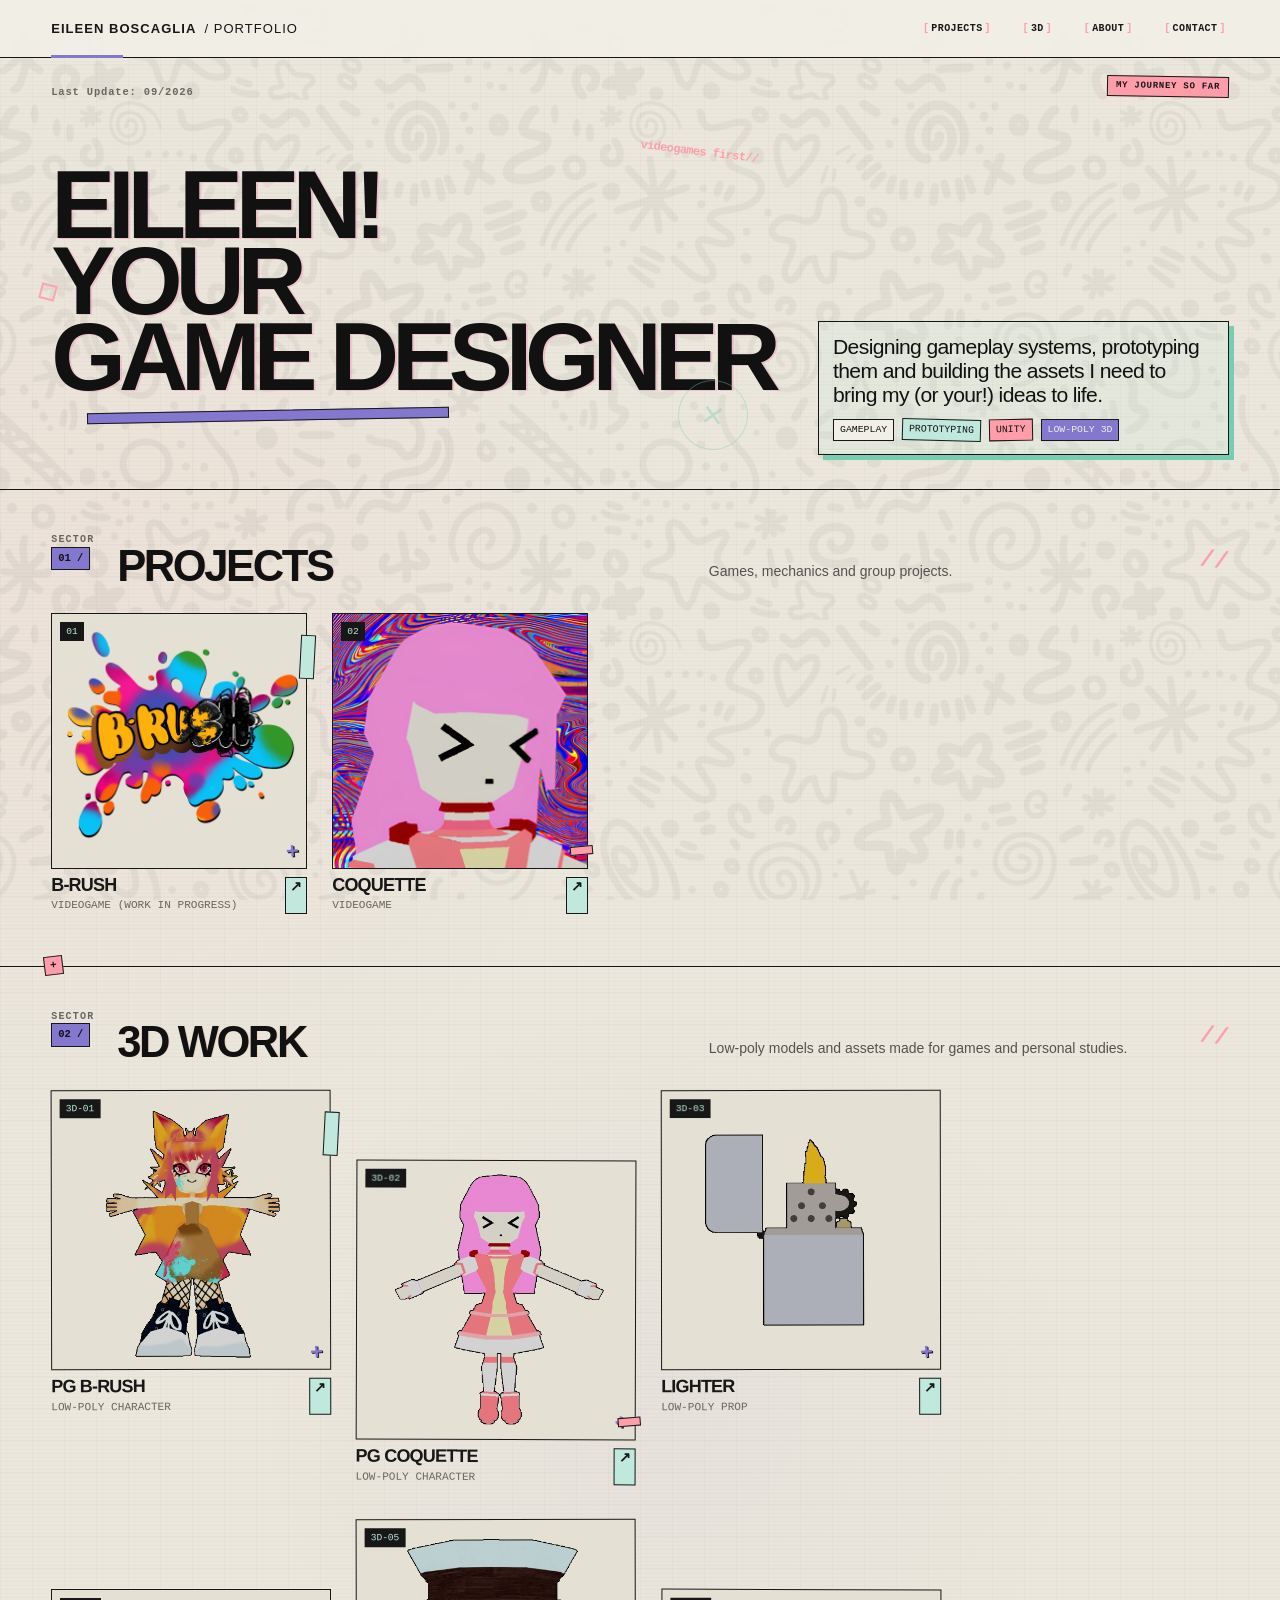
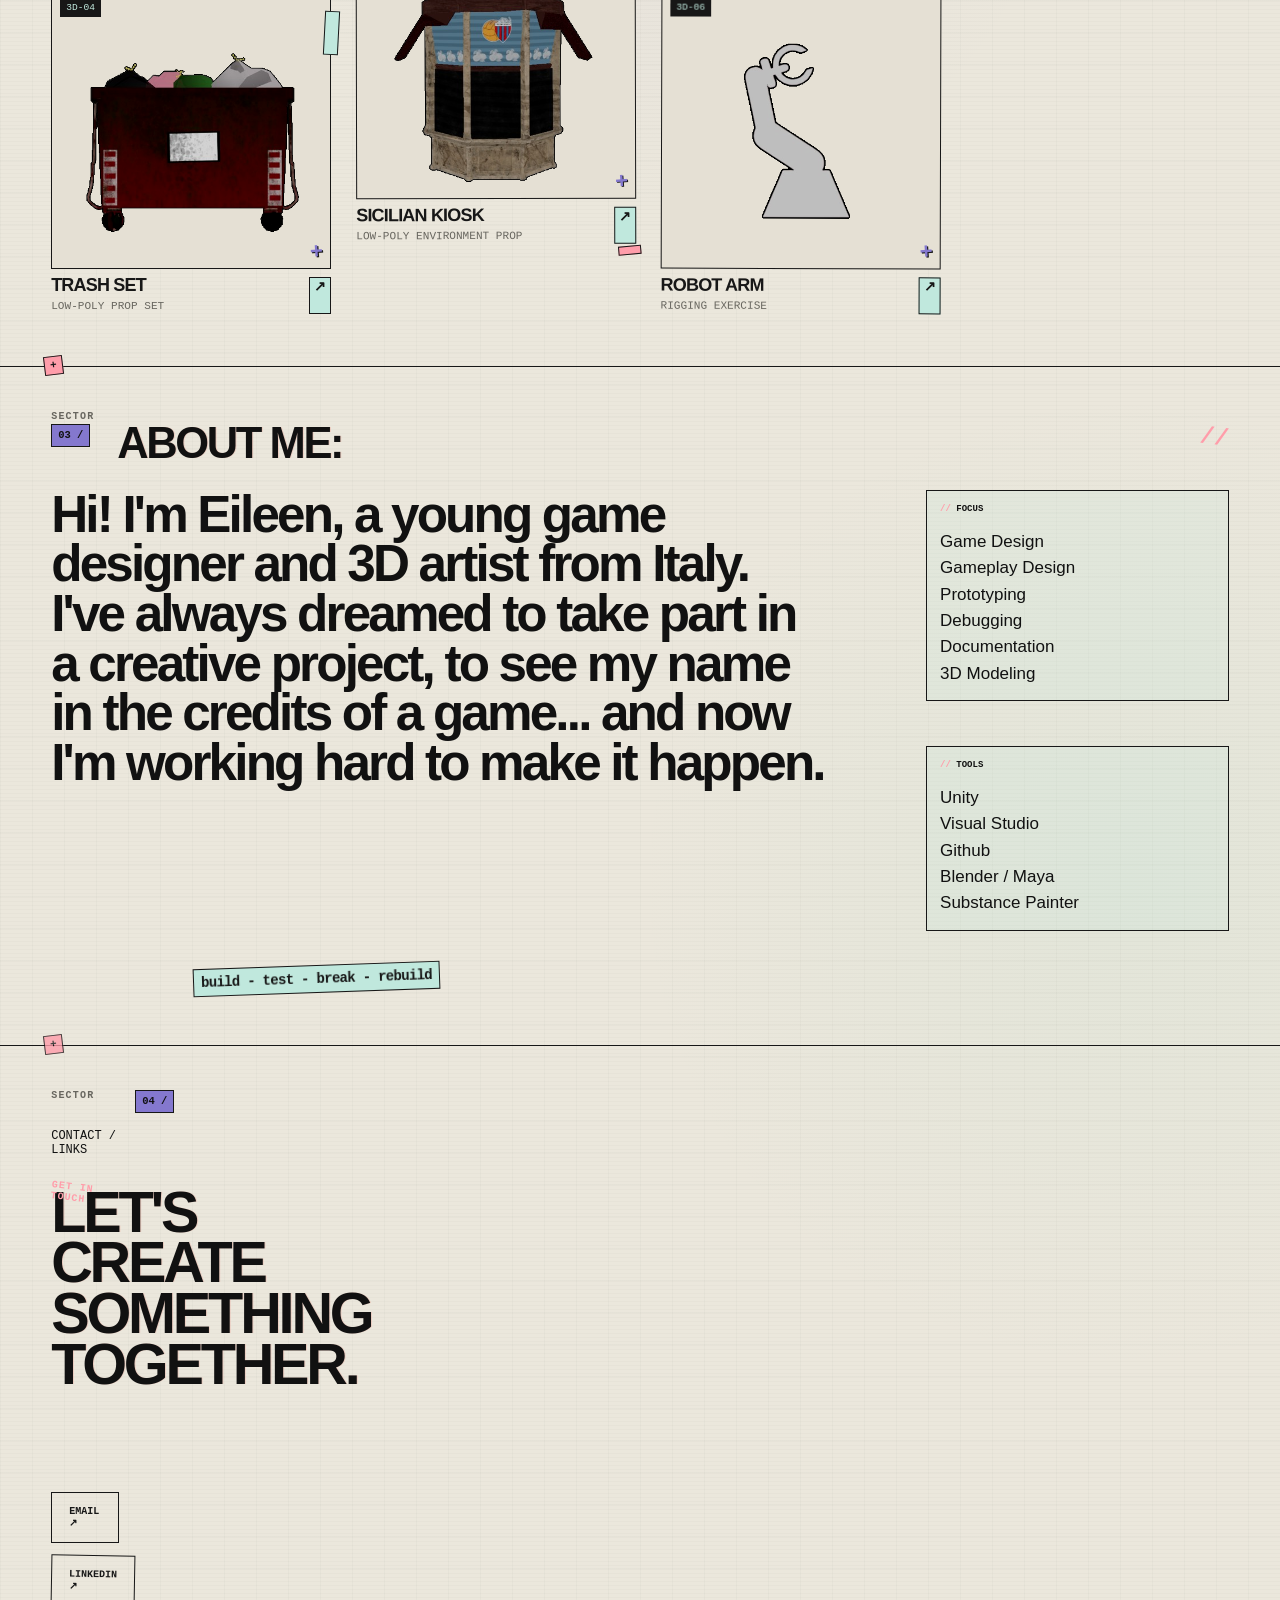
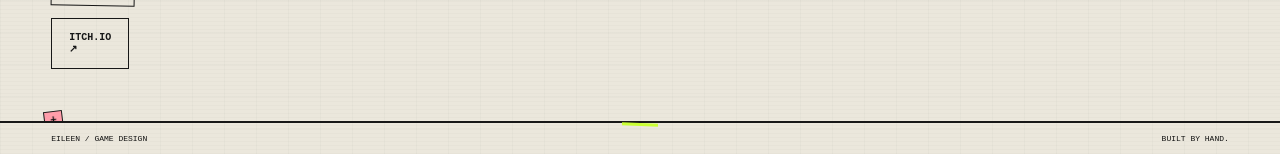
==== commit 1d57d314: "b.rush + coquette - first models" ====
--- a/index.html
+++ b/index.html
@@ -267,7 +267,7 @@
             </div>
 
             <p class="hand-note about-note">
-                build → test → break → rebuild
+                build - test - break - rebuild
             </p>
 
         </section>
--- a/css/acid-hud.css
+++ b/css/acid-hud.css
@@ -294,7 +294,7 @@
 .hero::after {
 
     content:
-        "PLAYER_01 / DESIGN MODE";
+        "MY JOURNEY SO FAR";
 
     top:
         18px;
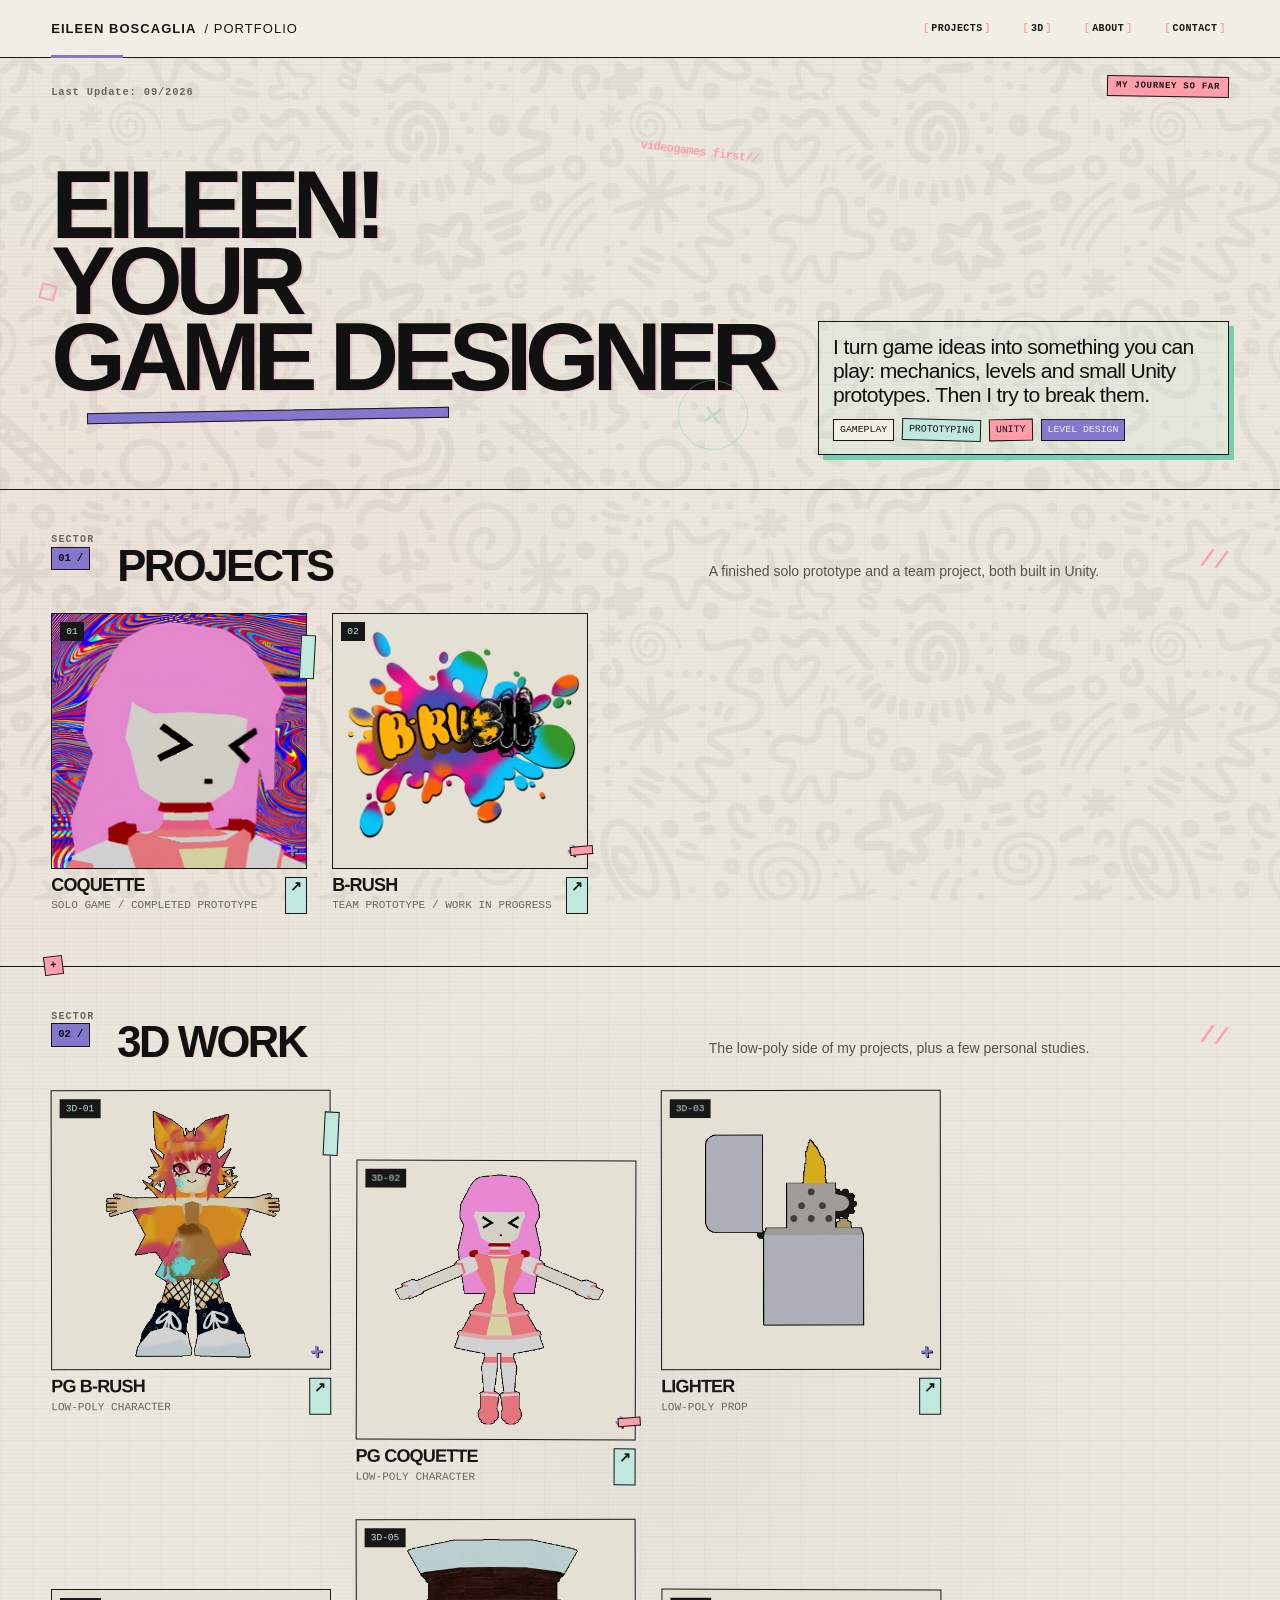
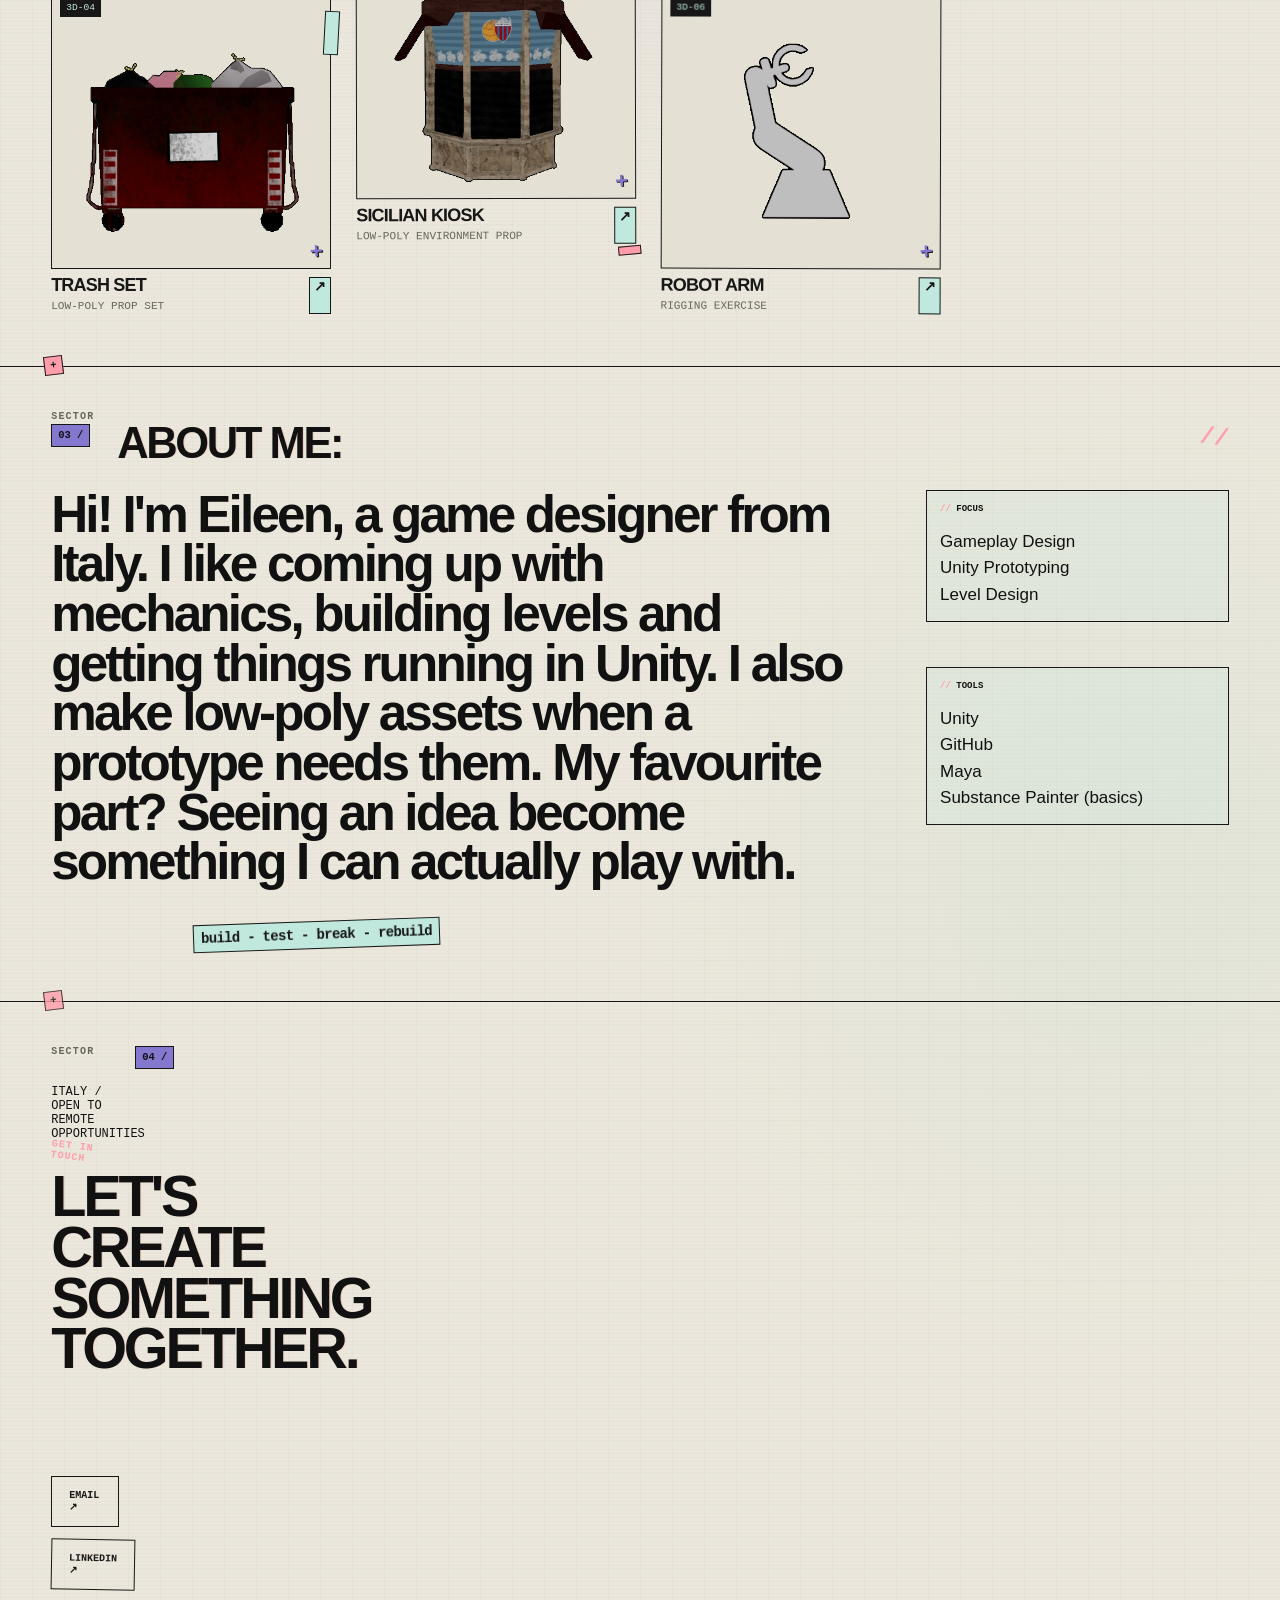
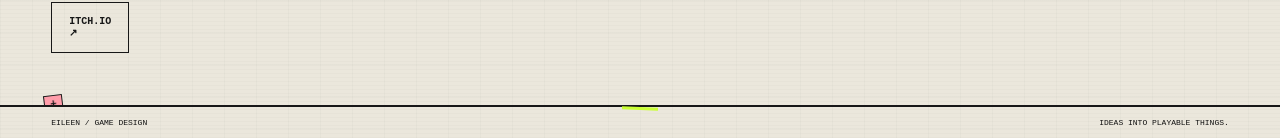
==== commit 707bde01: "fix priorità" ====
--- a/index.html
+++ b/index.html
@@ -10,7 +10,7 @@
 
     <meta
         name="description"
-        content="Game Design, Unity prototyping and low-poly 3D portfolio."
+        content="Eileen Boscaglia — game designer based in Italy. Gameplay, Unity prototypes and small games. Open to remote opportunities."
     >
 
     <title>Eileen — Game Design Portfolio</title>
@@ -92,15 +92,15 @@
             <div class="hero-bottom">
 
                 <p class="hero-description">
-                    Designing gameplay systems, prototyping them and building
-                    the assets I need to bring my (or your!) ideas to life.
+                    I turn game ideas into something you can play: mechanics,
+                    levels and small Unity prototypes. Then I try to break them.
                 </p>
 
                 <div class="hero-tags">
                     <span>Gameplay</span>
                     <span>Prototyping</span>
                     <span>Unity</span>
-                    <span>Low-poly 3D</span>
+                    <span>Level Design</span>
                 </div>
 
             </div>
@@ -134,7 +134,7 @@
                     </h2>
 
                     <p class="section-description">
-                        Games, mechanics and group projects.
+                        A finished solo prototype and a team project, both built in Unity.
                     </p>
 
                 </div>
@@ -173,8 +173,7 @@
                     </h2>
 
                     <p class="section-description">
-                        Low-poly models and assets made for games
-                        and personal studies.
+                        The low-poly side of my projects, plus a few personal studies.
                     </p>
 
                 </div>
@@ -219,9 +218,10 @@
                 <div class="about-main">
 
                     <p class="about-big">
-                        Hi! I'm Eileen, a young game designer and 3D artist from Italy.
-                        I've always dreamed to take part in a creative project, to see my name in the credits of a game...
-                        and now I'm working hard to make it happen.
+                        Hi! I'm Eileen, a game designer from Italy.
+                        I like coming up with mechanics, building levels and getting things running in Unity.
+                        I also make low-poly assets when a prototype needs them.
+                        My favourite part? Seeing an idea become something I can actually play with.
                     </p>
 
                 </div>
@@ -235,12 +235,9 @@
                         </h3>
 
                         <p>
-                            Game Design<br>
                             Gameplay Design<br>
-                            Prototyping<br>
-                            Debugging<br>
-                            Documentation<br>
-                            3D Modeling
+                            Unity Prototyping<br>
+                            Level Design
 
                         </p>
 
@@ -254,10 +251,9 @@
 
                         <p>
                             Unity<br>
-                            Visual Studio<br>
-                            Github<br>
-                            Blender / Maya<br>
-                            Substance Painter
+                            GitHub<br>
+                            Maya<br>
+                            Substance Painter (basics)
                         </p>
 
                     </div>
@@ -289,7 +285,7 @@
             <div class="contact-main">
 
                 <p class="contact-small">
-                    CONTACT / LINKS
+                    ITALY / OPEN TO REMOTE OPPORTUNITIES
                 </p>
 
                 <h2>
@@ -342,7 +338,7 @@
         </span>
 
         <span>
-            Built by hand.
+            Ideas into playable things.
         </span>
 
     </footer>
--- a/css/acid-hud.css
+++ b/css/acid-hud.css
@@ -7534,3 +7534,51 @@
     }
 
 }
+
+
+/* Editorial hierarchy: existing visual language, optional technical detail. */
+.drawing-system-editorial .drawing-design-notes {
+    display: grid;
+    grid-template-columns: repeat(3, minmax(0, 1fr));
+    gap: 18px;
+}
+
+.drawing-code-details {
+    margin-top: 24px;
+    min-width: 0;
+}
+
+.drawing-code-details summary {
+    cursor: pointer;
+    font: inherit;
+    font-weight: 700;
+    padding: 12px 0;
+}
+
+.drawing-code-details summary:focus-visible {
+    outline: 2px solid currentColor;
+    outline-offset: 4px;
+}
+
+/* Keep the original oversized headline inside narrow phone screens. */
+@media (max-width: 480px) {
+    .hero {
+        grid-template-columns: minmax(0, 1fr);
+    }
+
+    .hero-title-wrapper,
+    .hero-bottom {
+        min-width: 0;
+        max-width: 100%;
+    }
+
+    .hero-title {
+        font-size: clamp(48px, 16.5vw, 78px);
+    }
+}
+
+@media (max-width: 800px) {
+    .drawing-system-editorial .drawing-design-notes {
+        grid-template-columns: 1fr;
+    }
+}
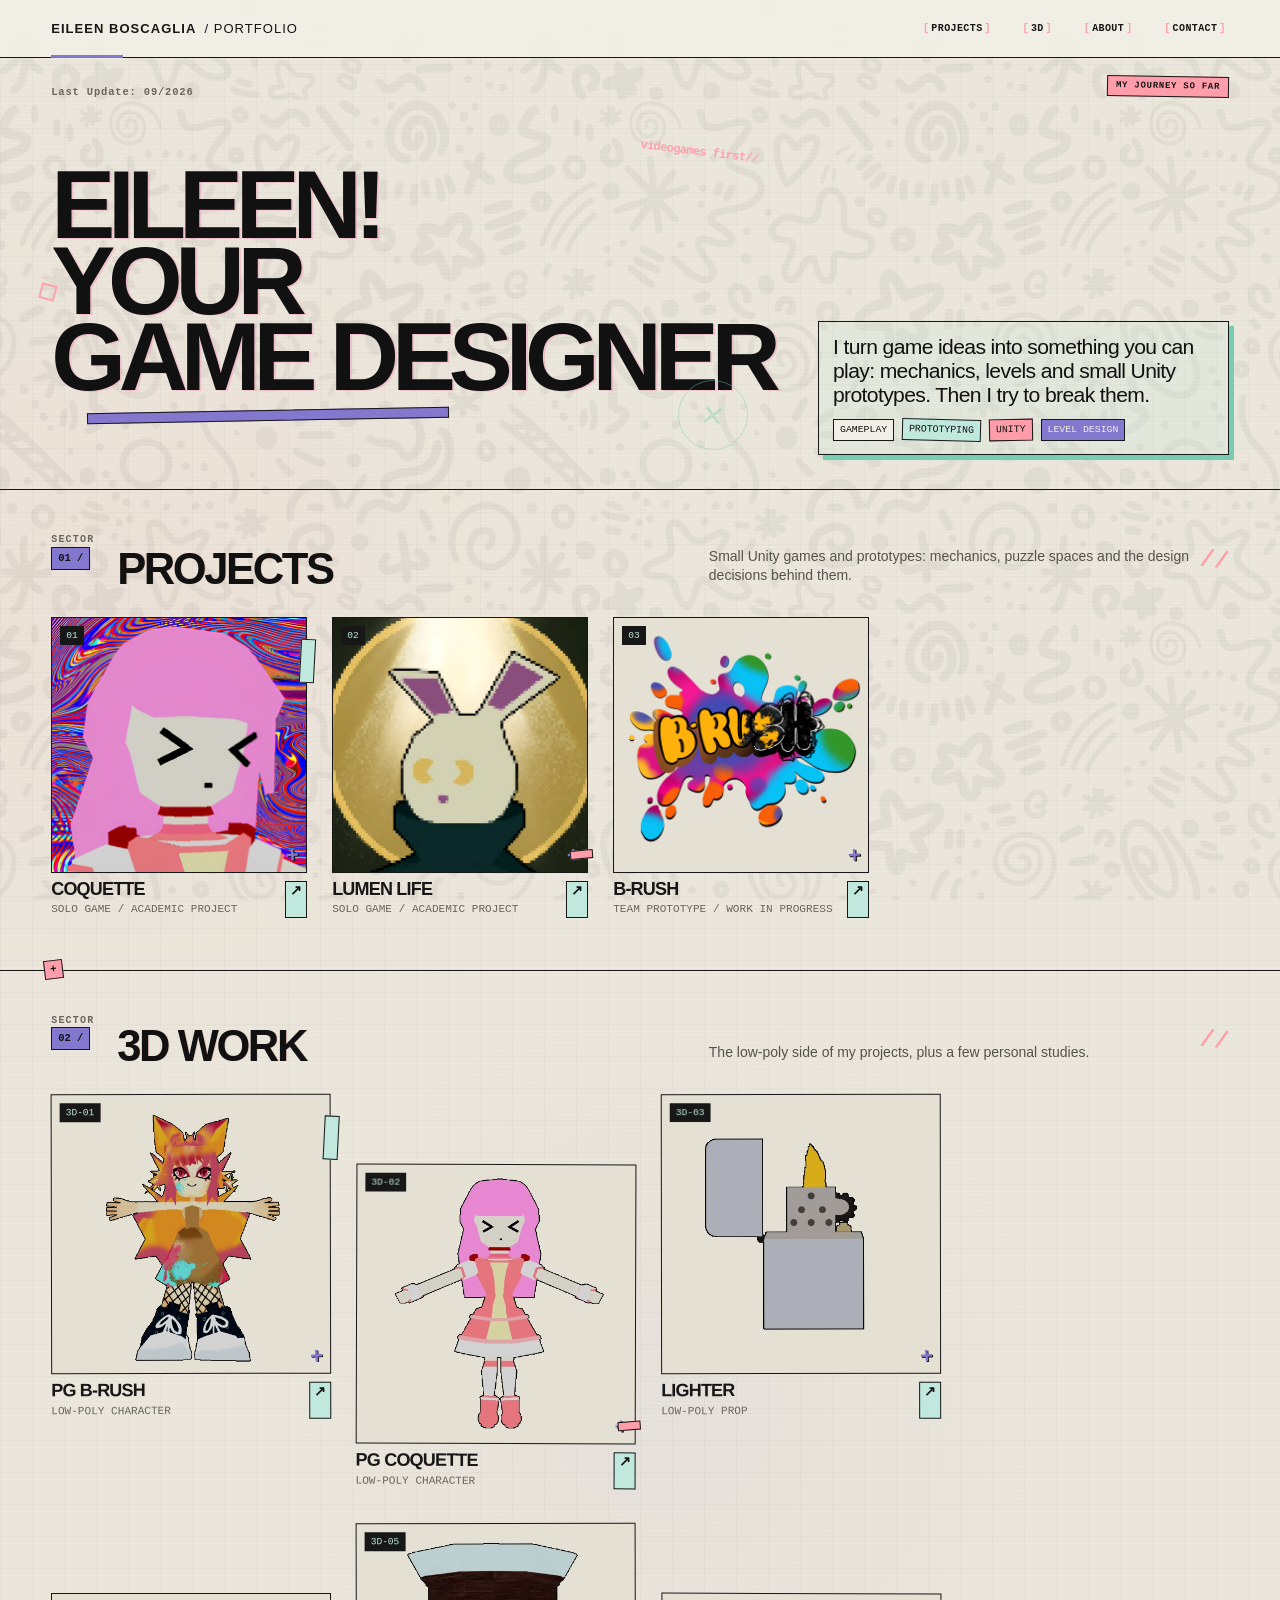
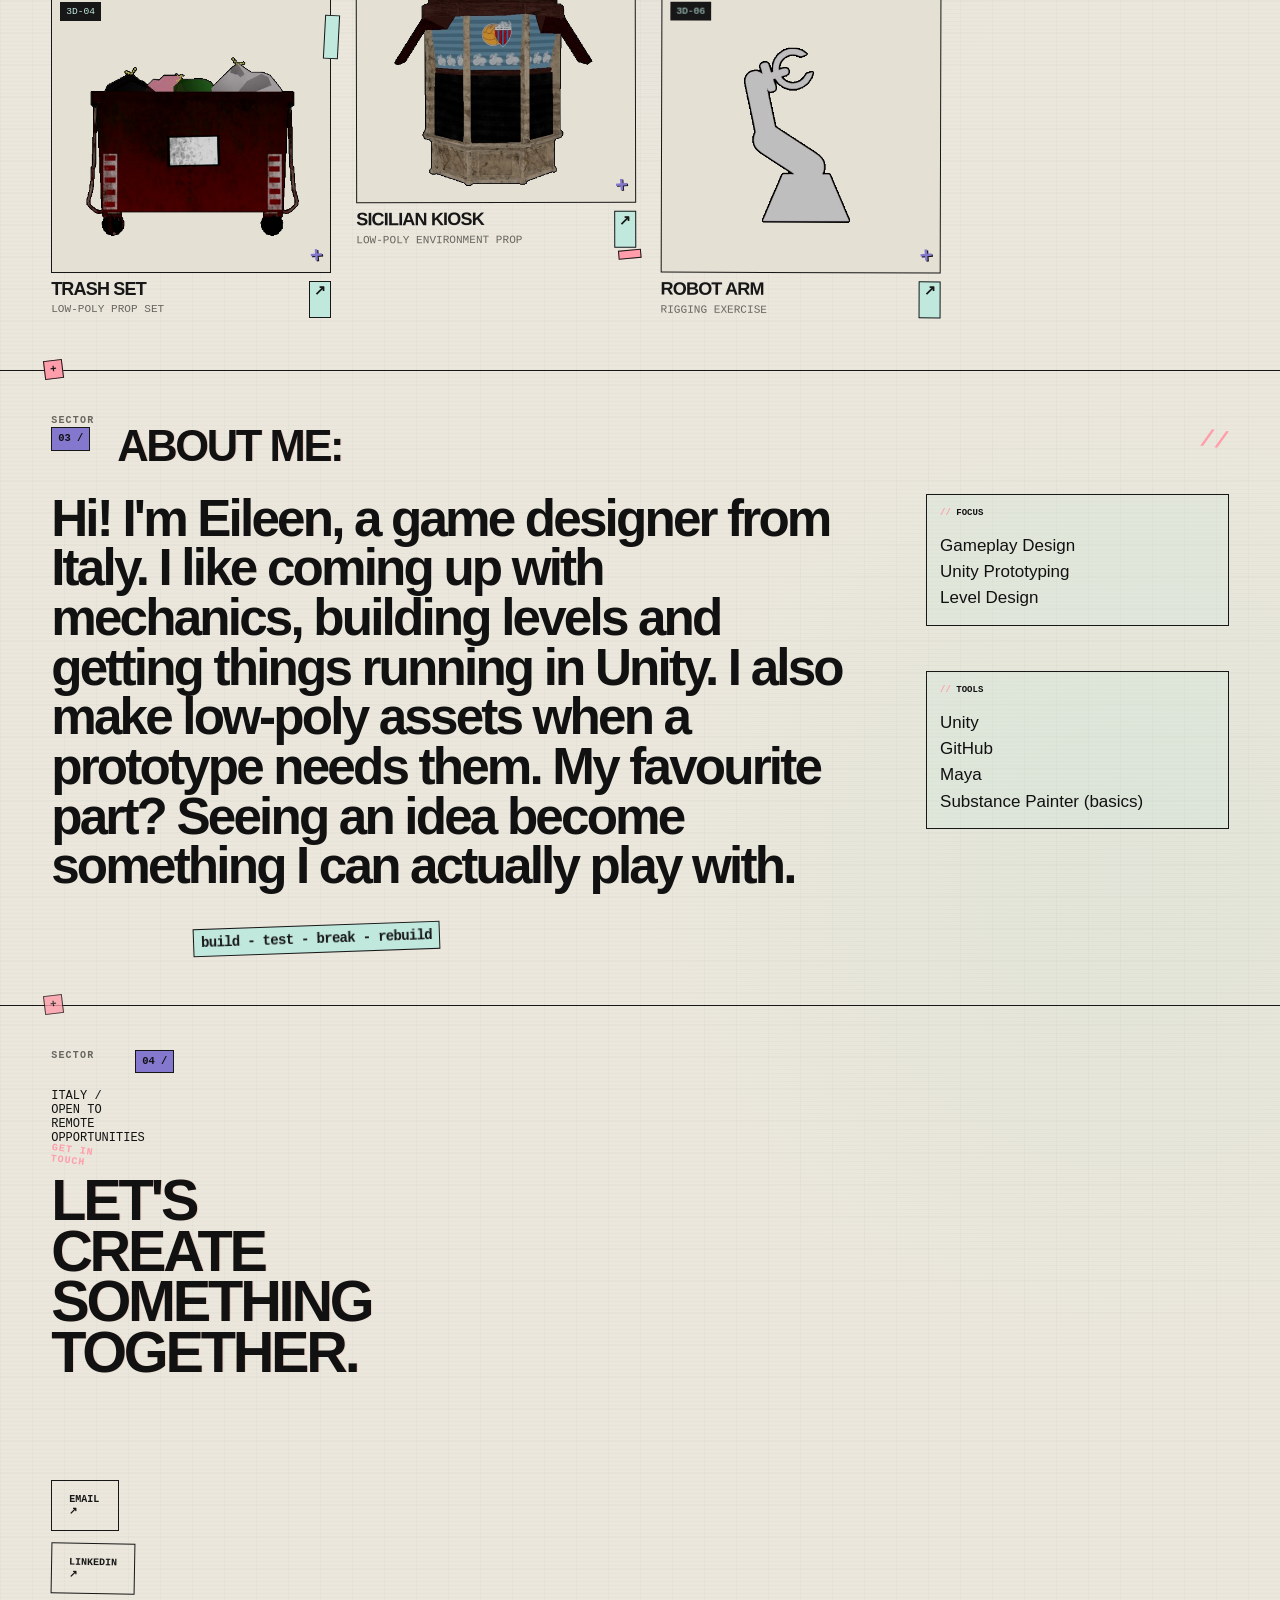
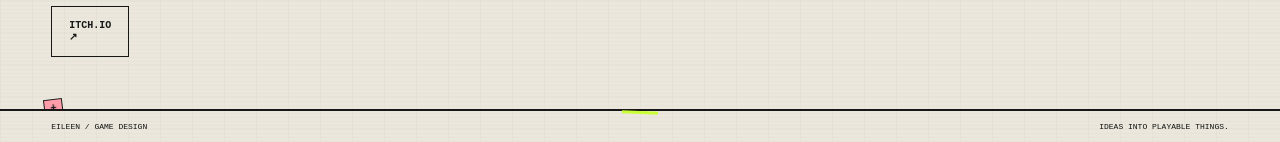
==== commit cd4836a9: "LUMEN LIFE" ====
--- a/index.html
+++ b/index.html
@@ -134,7 +134,7 @@
                     </h2>
 
                     <p class="section-description">
-                        A finished solo prototype and a team project, both built in Unity.
+                        Small Unity games and prototypes: mechanics, puzzle spaces and the design decisions behind them.
                     </p>
 
                 </div>
--- a/css/acid-hud.css
+++ b/css/acid-hud.css
@@ -7536,6 +7536,53 @@
 }
 
 
+.project-hero--compact .project-title-area { margin-bottom: 24px; }
+.project-hero--compact .project-kicker { color: var(--ink); }
+.project-hero--compact .project-meta { margin: 0 0 20px; grid-template-columns: 2fr 0.7fr 0.8fr 1.2fr; }
+.project-hero--compact .project-meta-item { min-width: 0; }
+.project-hero--compact .project-meta-item:last-child { border-right: 0; }
+.project-hero--compact .project-hero-media { object-fit: contain; background: #10110e; }
+.project-quick-links { display: flex; flex-wrap: wrap; align-items: center; gap: 16px 24px; margin: 0 0 28px; }
+.project-quick-links a { font-size: 14px; text-underline-offset: 4px; }
+.evidence-section { scroll-margin-top: 100px; }
+.evidence-media-grid { display: grid; grid-template-columns: repeat(2, minmax(0, 1fr)); gap: 22px; margin: 24px 0; align-items: start; }
+.evidence-item { margin: 0; min-width: 0; }
+.evidence-frame { border: 1px solid var(--ink); background: #171717; }
+.evidence-frame .project-media { display: block; width: 100%; height: auto; aspect-ratio: 16 / 9; object-fit: contain; }
+.evidence-frame a { display: block; }
+.evidence-rotated { position: relative; aspect-ratio: 16 / 9; overflow: hidden; }
+.evidence-rotated a { position: absolute; inset: 0; }
+.evidence-rotated .project-media { position: absolute; width: 56.25%; height: auto; aspect-ratio: auto; left: 50%; top: 50%; transform: translate(-50%, -50%) rotate(-90deg); }
+.evidence-portrait { max-width: 340px; }
+.evidence-portrait .project-media { aspect-ratio: auto; }
+.evidence-item figcaption, .evidence-note { font-size: 14px; line-height: 1.55; margin: 12px 0; color: var(--ink); }
+.hero-evidence-note { max-width: 80ch; }
+.evidence-cards { display: grid; grid-template-columns: repeat(auto-fit, minmax(210px, 1fr)); gap: 20px; margin: 24px 0; }
+.evidence-card { border-top: 3px solid var(--mint); padding-top: 16px; min-width: 0; }
+.evidence-card h3, .iteration-outcome h3 { font-size: 18px; margin: 0 0 10px; }
+.evidence-card p, .iteration-list { font-size: 16px; line-height: 1.65; }
+.iteration-list { margin: 24px 0; }
+.iteration-row { display: grid; grid-template-columns: minmax(130px, 1fr) 3fr; gap: 20px; border-top: 1px solid var(--ink); padding: 16px 0; }
+.iteration-row dt { font-weight: 700; }
+.iteration-row dd { margin: 0; }
+.iteration-outcome { border-left: 4px solid var(--mint); padding-left: 18px; }
+.evidence-details { margin-top: 24px; }
+.evidence-details summary { cursor: pointer; font-weight: 700; padding: 10px 0; }
+.evidence-details ul { padding-left: 20px; line-height: 1.8; }
+.evidence-details a, .project-quick-links a { text-decoration: underline; }
+.evidence-section a:focus-visible, .evidence-details summary:focus-visible { outline: 3px solid var(--ink); outline-offset: 4px; }
+@media (max-width: 700px) {
+    .evidence-media-grid { grid-template-columns: minmax(0, 1fr); }
+    .iteration-row { grid-template-columns: minmax(0, 1fr); gap: 6px; }
+    .project-hero--compact .project-meta { grid-template-columns: repeat(2, minmax(0, 1fr)); }
+    .project-hero--compact .project-meta-item:first-child { grid-column: 1 / -1; }
+    .project-hero--compact .project-meta-item:last-child { grid-column: 1 / -1; }
+}
+@media (max-width: 420px) {
+    .project-hero--compact .project-title-area h1 { font-size: 52px; overflow-wrap: normal; }
+    .evidence-cards { grid-template-columns: minmax(0, 1fr); }
+}
+
 /* Editorial hierarchy: existing visual language, optional technical detail. */
 .drawing-system-editorial .drawing-design-notes {
     display: grid;
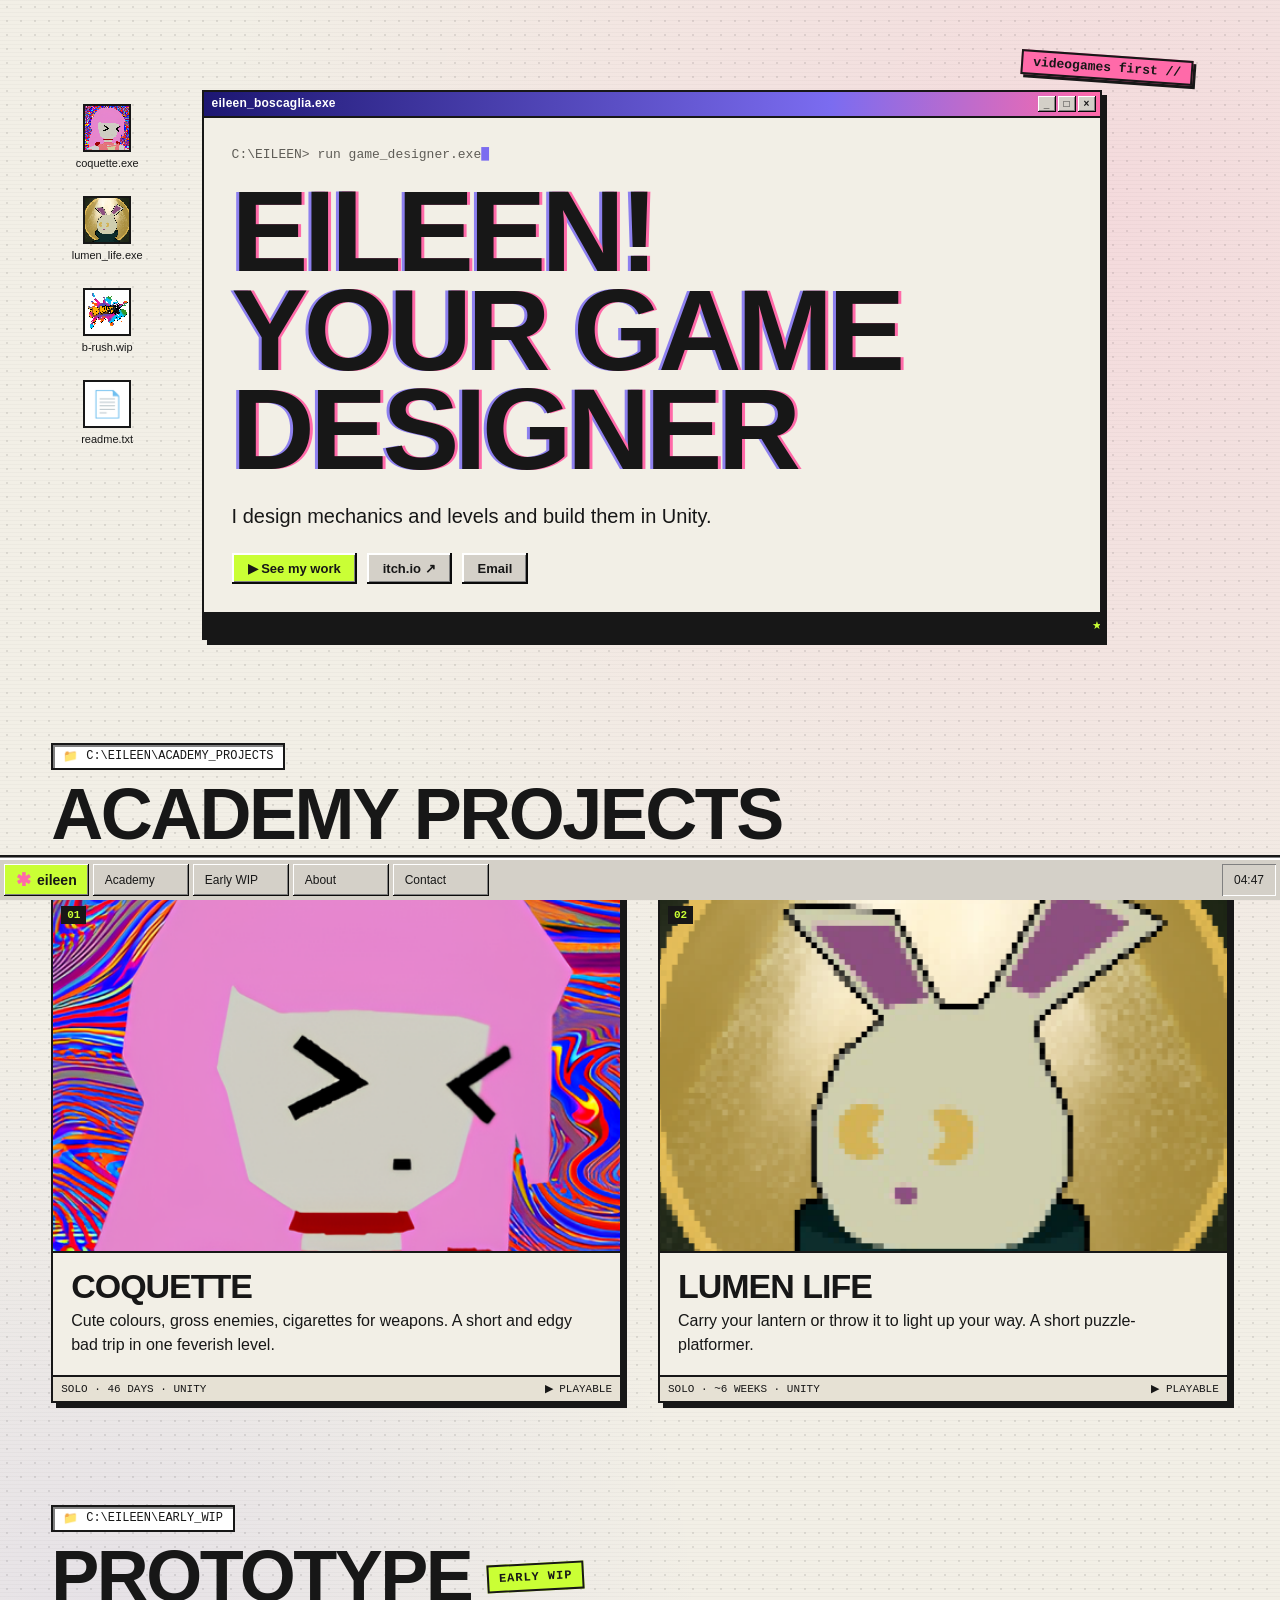
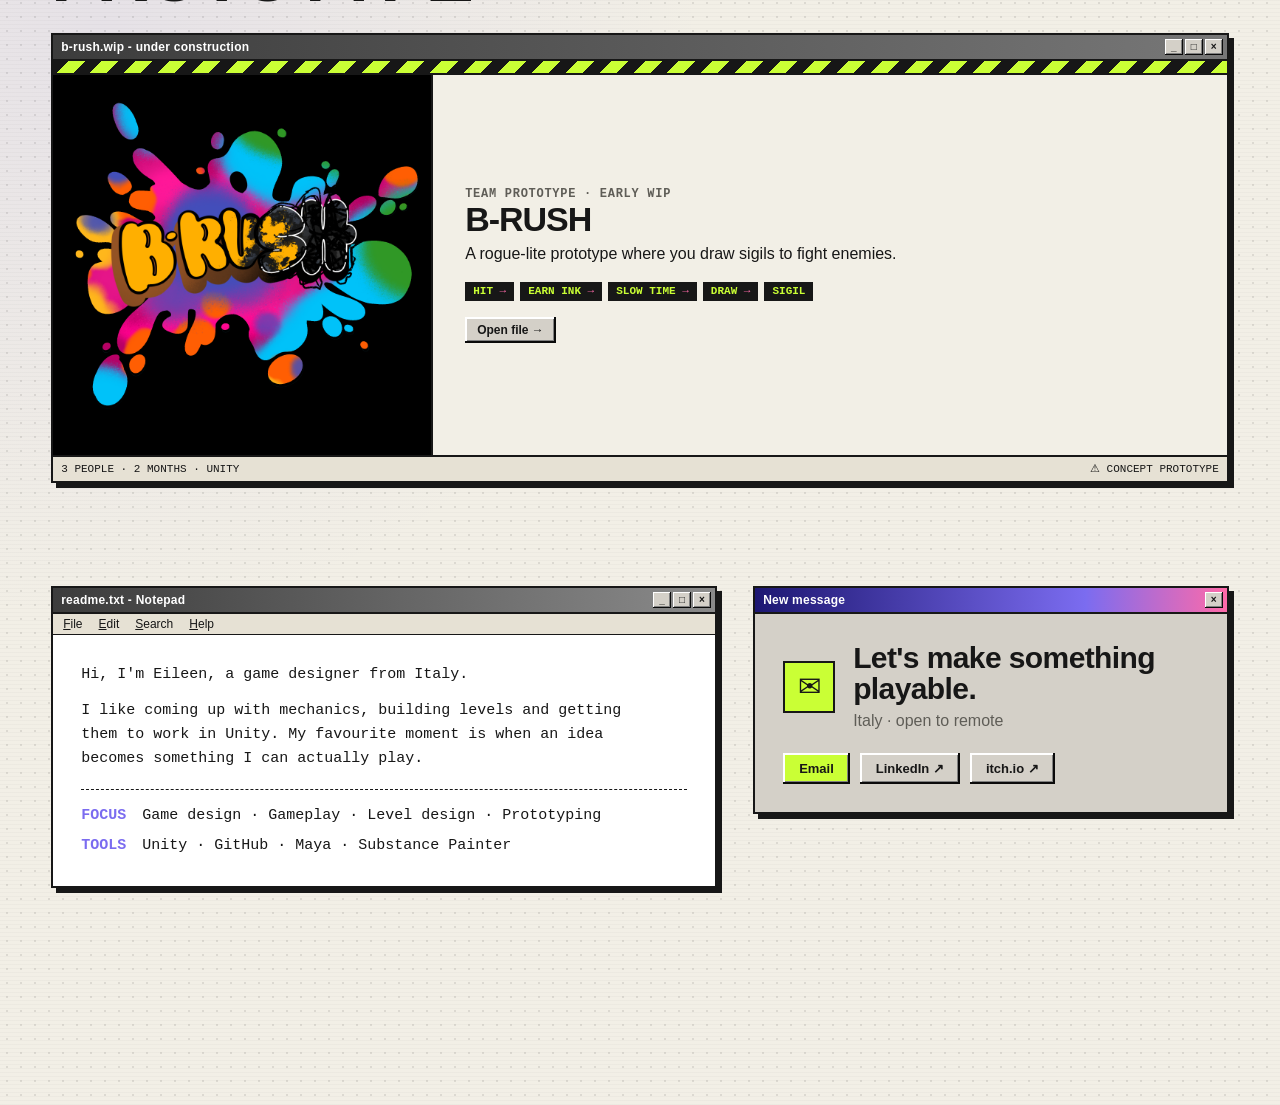
==== commit d8439dae: "fix ui" ====
--- a/index.html
+++ b/index.html
@@ -2,355 +2,115 @@
 <html lang="en">
 <head>
     <meta charset="UTF-8">
-
-    <meta
-        name="viewport"
-        content="width=device-width, initial-scale=1.0"
-    >
-
-    <meta
-        name="description"
-        content="Eileen Boscaglia — game designer based in Italy. Gameplay, Unity prototypes and small games. Open to remote opportunities."
-    >
-
-    <title>Eileen — Game Design Portfolio</title>
-
-    <link rel="stylesheet" href="css/style.css">
-    <link rel="stylesheet" href="css/acid-hud.css">
+    <meta name="viewport" content="width=device-width, initial-scale=1.0">
+    <meta name="description" content="Eileen Boscaglia - game designer from Italy. Game design, level design and Unity prototypes. Open to remote work.">
+    <title>Eileen Boscaglia - Game Design Portfolio</title>
+    <link rel="icon" href="data:image/svg+xml,%3Csvg xmlns=%22http://www.w3.org/2000/svg%22 viewBox=%220 0 16 16%22%3E%3Crect width=%2216%22 height=%2216%22 fill=%22%23caff35%22/%3E%3Ctext x=%228%22 y=%2213%22 font-size=%2214%22 text-anchor=%22middle%22 fill=%22%23ff6aa9%22 font-family=%22Arial%22 font-weight=%22900%22%3E*%3C/text%3E%3C/svg%3E">
+    <link rel="stylesheet" href="css/site.css">
 </head>
 
 <body>
 
-    <!-- ==================================================
-         HEADER
-    =================================================== -->
+<main id="top" class="desktop">
 
-    <header class="site-header">
+    <section class="hero">
 
-        <a
-            class="site-logo"
-            href="#top"
-            aria-label="Back to top"
-        >
-            EILEEN BOSCAGLIA
-            <span>/ PORTFOLIO </span>
-        </a>
+        <nav class="desk-icons" id="desk-icons" aria-label="Projects shortcuts"></nav>
 
-        <nav class="main-nav" aria-label="Main navigation">
-
-            <a href="#projects">
-                Projects
-            </a>
-
-            <a href="#three-d">
-                3D
-            </a>
-
-            <a href="#about">
-                About
-            </a>
-
-            <a href="#contact">
-                Contact
-            </a>
-
-        </nav>
-
-    </header>
-
-
-    <main id="top">
-
-        <!-- ==================================================
-             HERO
-        =================================================== -->
-
-        <section class="hero">
-
-            <div class="hero-index">
-                Last Update: 09/2026
+        <div class="win win--hero">
+            <div class="win-bar">
+                <span class="win-title">eileen_boscaglia.exe</span>
+                <span class="win-btns" aria-hidden="true"><i>_</i><i>□</i><i>×</i></span>
             </div>
 
-            <div class="hero-title-wrapper">
+            <div class="win-body hero-body">
+                <p class="prompt">C:\EILEEN&gt; run game_designer.exe<span class="caret">█</span></p>
 
-                <p class="hand-note hero-note">
-                    videogames first//
-                </p>
-
-                <h1 class="hero-title">
-                    EILEEN!
-                    <br>
-                    YOUR
-                    <br>
-                    GAME
-
-                    DESIGNER
+                <h1 class="glitch" data-text="EILEEN! YOUR GAME DESIGNER">
+                    EILEEN!<br>YOUR GAME<br>DESIGNER
                 </h1>
 
+                <p class="hero-line">I design mechanics and levels and build them in Unity.</p>
+
+                <div class="btn-row">
+                    <a class="btn btn--acid" href="#Academy">▶ See my work</a>
+                    <a class="btn" href="https://kissaleen.itch.io" target="_blank" rel="noopener noreferrer">itch.io ↗</a>
+                    <a class="btn" href="mailto:eileen.kjae@gmail.com">Email</a>
+                </div>
             </div>
 
-            <div class="hero-bottom">
+            <div class="win-status marquee" aria-hidden="true">
+                <span>★ open to remote work ★ based in Italy ★ game design · gameplay · level design · unity ★ last update 11/2026 ★ open to remote work ★ based in Italy ★ game design · gameplay · level design · unity ★ last update 11/2026&nbsp;</span>
+            </div>
+        </div>
 
-                <p class="hero-description">
-                    I turn game ideas into something you can play: mechanics,
-                    levels and small Unity prototypes. Then I try to break them.
-                </p>
+        <span class="sticker sticker--pink" aria-hidden="true">videogames first //</span>
+    </section>
 
-                <div class="hero-tags">
-                    <span>Gameplay</span>
-                    <span>Prototyping</span>
-                    <span>Unity</span>
-                    <span>Level Design</span>
+    <section class="block" id="Academy">
+        <div class="addr"><span>📁</span> C:\EILEEN\ACADEMY_PROJECTS</div>
+        <h2 class="block-title">Academy projects</h2>
+        <div class="card-grid" id="games-grid"></div>
+    </section>
+
+    <section class="block" id="wip">
+        <div class="addr"><span>📁</span> C:\EILEEN\EARLY_WIP</div>
+        <h2 class="block-title">Prototype <span class="tape">EARLY WIP</span></h2>
+        <div id="proto-list"></div>
+    </section>
+
+    <section class="block about-grid" id="about">
+
+        <div class="win">
+            <div class="win-bar win-bar--plain">
+                <span class="win-title">readme.txt - Notepad</span>
+                <span class="win-btns" aria-hidden="true"><i>_</i><i>□</i><i>×</i></span>
+            </div>
+            <div class="menu-bar" aria-hidden="true"><span>File</span><span>Edit</span><span>Search</span><span>Help</span></div>
+            <div class="win-body notepad">
+                <p>Hi, I'm Eileen, a game designer from Italy.</p>
+                <p>I like coming up with mechanics, building levels and getting them to work in Unity. My favourite moment is when an idea becomes something I can actually play.</p>
+                <dl class="kv">
+                    <dt>FOCUS</dt><dd>Game design · Gameplay · Level design · Prototyping</dd>
+                    <dt>TOOLS</dt><dd>Unity · GitHub · Maya · Substance Painter </dd>
+                </dl>
+            </div>
+        </div>
+
+        <div class="win win--dialog" id="contact">
+            <div class="win-bar">
+                <span class="win-title">New message</span>
+                <span class="win-btns" aria-hidden="true"><i>×</i></span>
+            </div>
+            <div class="win-body dialog">
+                <div class="dialog-icon" aria-hidden="true">✉</div>
+                <div>
+                    <p class="dialog-big">Let's make something playable.</p>
+                    <p class="muted">Italy · open to remote</p>
                 </div>
+                <div class="btn-row dialog-btns">
+                    <a class="btn btn--acid" href="mailto:eileen.kjae@gmail.com">Email</a>
+                    <a class="btn" href="https://www.linkedin.com/in/eileen-boscaglia-78473529b/" target="_blank" rel="noopener noreferrer">LinkedIn ↗</a>
+                    <a class="btn" href="https://kissaleen.itch.io" target="_blank" rel="noopener noreferrer">itch.io ↗</a>
+                </div>
+            </div>
+        </div>
 
-            </div>
+    </section>
 
-            <div class="hero-mark" aria-hidden="true">
-                ×
-            </div>
+</main>
 
-        </section>
+<nav class="taskbar" aria-label="Main navigation">
+    <a class="start" href="#top"><b>✱</b> eileen</a>
+    <a class="task" href="#Academy">Academy</a>
+    <a class="task" href="#wip">Early WIP</a>
+    <a class="task" href="#about">About</a>
+    <a class="task" href="#contact">Contact</a>
+    <span class="tray"><span id="clock">--:--</span></span>
+</nav>
 
-
-        <!-- ==================================================
-             PROJECTS
-        =================================================== -->
-
-        <section
-            class="section projects-section"
-            id="projects"
-        >
-
-            <header class="section-header">
-
-                <div class="section-number">
-                    01 /
-                </div>
-
-                <div>
-
-                    <h2>
-                        Projects
-                    </h2>
-
-                    <p class="section-description">
-                        Small Unity games and prototypes: mechanics, puzzle spaces and the design decisions behind them.
-                    </p>
-
-                </div>
-
-            </header>
-
-            <div
-                class="work-grid"
-                id="projects-grid"
-            >
-
-            </div>
-
-        </section>
-
-
-        <!-- ==================================================
-             3D WORK
-        =================================================== -->
-
-        <section
-            class="section models-section"
-            id="three-d"
-        >
-
-            <header class="section-header">
-
-                <div class="section-number">
-                    02 /
-                </div>
-
-                <div>
-
-                    <h2>
-                        3D Work
-                    </h2>
-
-                    <p class="section-description">
-                        The low-poly side of my projects, plus a few personal studies.
-                    </p>
-
-                </div>
-
-            </header>
-
-            <div
-                class="work-grid model-grid"
-                id="models-grid"
-            >
-
-            </div>
-
-        </section>
-
-
-        <!-- ==================================================
-             ABOUT
-        =================================================== -->
-
-        <section
-            class="section about-section"
-            id="about"
-        >
-
-            <header class="section-header">
-
-                <div class="section-number">
-                    03 /
-                </div>
-
-                <div>
-                    <h2>
-                        About me:
-                    </h2>
-                </div>
-
-            </header>
-
-            <div class="about-layout">
-
-                <div class="about-main">
-
-                    <p class="about-big">
-                        Hi! I'm Eileen, a game designer from Italy.
-                        I like coming up with mechanics, building levels and getting things running in Unity.
-                        I also make low-poly assets when a prototype needs them.
-                        My favourite part? Seeing an idea become something I can actually play with.
-                    </p>
-
-                </div>
-
-                <aside class="about-side">
-
-                    <div class="info-block">
-
-                        <h3>
-                            FOCUS
-                        </h3>
-
-                        <p>
-                            Gameplay Design<br>
-                            Unity Prototyping<br>
-                            Level Design
-
-                        </p>
-
-                    </div>
-
-                    <div class="info-block">
-
-                        <h3>
-                            TOOLS
-                        </h3>
-
-                        <p>
-                            Unity<br>
-                            GitHub<br>
-                            Maya<br>
-                            Substance Painter (basics)
-                        </p>
-
-                    </div>
-
-                </aside>
-
-            </div>
-
-            <p class="hand-note about-note">
-                build - test - break - rebuild
-            </p>
-
-        </section>
-
-
-        <!-- ==================================================
-             CONTACT
-        =================================================== -->
-
-        <section
-            class="section contact-section"
-            id="contact"
-        >
-
-            <div class="section-number">
-                04 /
-            </div>
-
-            <div class="contact-main">
-
-                <p class="contact-small">
-                    ITALY / OPEN TO REMOTE OPPORTUNITIES
-                </p>
-
-                <h2>
-                    Let's create
-                    <br>
-                    something together.
-                </h2>
-
-                <div class="contact-links">
-
-                    <a href="mailto:eileen.kjae@gmail.com" class="rough-button">
-                        Email ↗
-                    </a>
-
-                    <a
-                        href="https://www.linkedin.com/in/eileen-boscaglia-78473529b/"
-                        class="rough-button"
-                        target="_blank"
-                        rel="noopener noreferrer"
-                    >
-                        LinkedIn ↗
-                    </a>
-
-                    <a
-                        href="https://kissaleen.itch.io"
-                        class="rough-button"
-                        target="_blank"
-                        rel="noopener noreferrer"
-                    >
-                        itch.io ↗
-                    </a>
-
-                </div>
-
-            </div>
-
-        </section>
-
-    </main>
-
-
-    <!-- ==================================================
-         FOOTER
-    =================================================== -->
-
-    <footer class="site-footer">
-
-        <span>
-            EILEEN / GAME DESIGN
-        </span>
-
-        <span>
-            Ideas into playable things.
-        </span>
-
-    </footer>
-
-
-    <!-- ==================================================
-         DATA
-    =================================================== -->
-
-    <script src="js/data/projects.js"></script>
-    <script src="js/data/models.js"></script>
-    <script src="js/home.js"></script>
-
+<script src="js/data/projects.js"></script>
+<script src="js/site.js"></script>
+<script src="js/home.js"></script>
 </body>
 </html>
--- a/css/site.css
+++ b/css/site.css
@@ -0,0 +1,794 @@
+:root {
+    --paper: #f2efe6;
+    --paper-2: #e6e1d4;
+    --ink: #171717;
+    --soft: #5f5d57;
+    --acid: #caff35;
+    --pink: #ff6aa9;
+    --violet: #7b6cf0;
+    --navy: #1d1772;
+    --chrome: #d4d0c8;
+    --chrome-dark: #808080;
+
+    --pad: clamp(14px, 4vw, 56px);
+    --shadow: 5px 5px 0 var(--ink);
+
+    --ui: Tahoma, Verdana, "Segoe UI", sans-serif;
+    --mono: "Courier New", Courier, monospace;
+    --display: "Arial Black", Arial, Helvetica, sans-serif;
+}
+
+* { box-sizing: border-box; }
+
+html { scroll-behavior: smooth; scroll-padding-top: 20px; }
+
+body {
+    margin: 0;
+    color: var(--ink);
+    font: 16px/1.5 Arial, Helvetica, sans-serif;
+    background:
+        repeating-linear-gradient(0deg, rgba(0,0,0,.025) 0 1px, transparent 1px 4px),
+        radial-gradient(circle, rgba(0,0,0,.09) .8px, transparent 1px) 0 0 / 14px 14px,
+        radial-gradient(circle at 85% 8%, rgba(255,106,169,.16), transparent 32%),
+        radial-gradient(circle at 8% 60%, rgba(123,108,240,.10), transparent 30%),
+        var(--paper);
+    padding-bottom: 64px;    overflow-x: hidden;
+}
+
+::selection { background: var(--acid); color: var(--ink); }
+
+a { color: inherit; }
+img, video { display: block; max-width: 100%; }
+
+.desktop {
+    max-width: 1280px;
+    margin: 0 auto;
+    padding: var(--pad);
+}
+
+.win {
+    display: block;
+    background: var(--paper);
+    border: 2px solid var(--ink);
+    box-shadow: var(--shadow);
+    text-decoration: none;
+}
+
+.win-bar {
+    display: flex;
+    align-items: center;
+    justify-content: space-between;
+    gap: 10px;
+    padding: 4px 4px 4px 8px;
+    background: linear-gradient(90deg, var(--navy), var(--violet) 70%, var(--pink));
+    color: #fff;
+    font: 700 12px/1.2 var(--ui);
+    letter-spacing: .02em;
+    border-bottom: 2px solid var(--ink);
+}
+
+.win-bar--plain { background: linear-gradient(90deg, #3c3c3c, #8a8a8a); }
+
+.win-title {
+    overflow: hidden;
+    white-space: nowrap;
+    text-overflow: ellipsis;
+}
+
+.win-btns { display: flex; gap: 2px; flex: none; }
+
+.win-btns i {
+    display: grid;
+    place-items: center;
+    width: 18px;
+    height: 16px;
+    font: 700 10px/1 var(--ui);
+    font-style: normal;
+    color: var(--ink);
+    background: var(--chrome);
+    box-shadow: inset -1px -1px #0a0a0a, inset 1px 1px #fff, inset -2px -2px var(--chrome-dark);
+}
+
+.win-body { padding: clamp(16px, 2.4vw, 28px); }
+
+.win-status {
+    display: flex;
+    justify-content: space-between;
+    gap: 12px;
+    padding: 5px 8px;
+    background: var(--paper-2);
+    border-top: 2px solid var(--ink);
+    font: 11px/1.3 var(--mono);
+    text-transform: uppercase;
+}
+
+.menu-bar {
+    display: flex;
+    gap: 16px;
+    padding: 3px 10px;
+    background: var(--paper-2);
+    border-bottom: 1px solid var(--ink);
+    font: 12px var(--ui);
+}
+
+.menu-bar span::first-letter { text-decoration: underline; }
+
+.btn-row { display: flex; flex-wrap: wrap; gap: 10px; margin-top: 22px; }
+
+.btn {
+    display: inline-flex;
+    align-items: center;
+    gap: 6px;
+    padding: 9px 16px;
+    font: 700 13px/1 var(--ui);
+    text-decoration: none;
+    color: var(--ink);
+    background: var(--chrome);
+    border: 0;
+    box-shadow: inset -2px -2px #0a0a0a, inset 2px 2px #fff, inset -3px -3px var(--chrome-dark);
+    cursor: pointer;
+}
+
+.btn:hover { background: #e4e1da; }
+.btn:active { box-shadow: inset 2px 2px #0a0a0a, inset -2px -2px #fff; }
+.btn--acid { background: var(--acid); }
+.btn--acid:hover { background: #dbff72; }
+.btn--big { padding: 14px 22px; font-size: 15px; }
+.btn--small { padding: 7px 12px; font-size: 12px; margin-top: 16px; }
+
+.btn:focus-visible, .win:focus-visible, .task:focus-visible, .start:focus-visible {
+    outline: 3px dashed var(--pink);
+    outline-offset: 3px;
+}
+
+.kicker {
+    margin: 0 0 6px;
+    font: 700 12px/1.3 var(--mono);
+    text-transform: uppercase;
+    letter-spacing: .06em;
+    color: var(--soft);
+}
+
+.muted { color: var(--soft); margin: 0; }
+
+.prompt {
+    margin: 0 0 18px;
+    font: 13px/1.4 var(--mono);
+    color: var(--soft);
+}
+
+.caret { animation: blink 1s steps(1) infinite; color: var(--violet); }
+@keyframes blink { 50% { opacity: 0; } }
+
+.chips {
+    display: flex;
+    flex-wrap: wrap;
+    gap: 6px;
+    padding: 0;
+    margin: 16px 0 0;
+    list-style: none;
+}
+
+.chips li {
+    padding: 4px 8px;
+    font: 700 11px/1 var(--mono);
+    background: var(--ink);
+    color: var(--acid);
+}
+
+.chips li:not(:last-child)::after { content: " →"; color: var(--pink); }
+
+.tape {
+    display: inline-block;
+    vertical-align: middle;
+    padding: 6px 10px;
+    font: 700 12px/1 var(--mono);
+    letter-spacing: .08em;
+    background: var(--acid);
+    border: 2px solid var(--ink);
+    transform: rotate(-3deg);
+}
+
+.wip-tape {
+    height: 14px;
+    border-bottom: 2px solid var(--ink);
+    background: repeating-linear-gradient(-45deg, var(--acid) 0 12px, var(--ink) 12px 24px);
+}
+
+.sticker {
+    position: absolute;
+    padding: 4px 10px;
+    font: 700 13px/1 var(--mono);
+    border: 2px solid var(--ink);
+    box-shadow: 3px 3px 0 var(--ink);
+    transform: rotate(4deg);
+}
+
+.sticker--pink { background: var(--pink); color: var(--ink); }
+
+.glitch {
+    position: relative;
+    text-shadow: 3px 0 0 var(--pink), -3px 0 0 rgba(123,108,240,.85);
+}
+
+.glitch::before,
+.glitch::after {
+    content: attr(data-text);
+    position: absolute;
+    inset: 0;
+    pointer-events: none;
+    opacity: 0;
+}
+
+.glitch::before {
+    color: var(--ink);
+    background: transparent;
+    text-shadow: -4px 0 var(--acid);
+    animation: tear 6s steps(1) infinite;
+}
+
+@keyframes tear {
+    0%, 91%, 100% { opacity: 0; clip-path: inset(0 0 0 0); transform: none; }
+    92% { opacity: 1; clip-path: inset(20% 0 55% 0); transform: translateX(-8px); }
+    94% { opacity: 1; clip-path: inset(62% 0 12% 0); transform: translateX(10px); }
+    96% { opacity: 1; clip-path: inset(40% 0 40% 0); transform: translateX(-4px); }
+}
+
+.glitch-hover { transition: text-shadow .1s; }
+.card:hover .glitch-hover { text-shadow: 2px 0 var(--pink), -2px 0 var(--violet); }
+
+@media (prefers-reduced-motion: reduce) {
+    .glitch::before, .caret, .marquee span { animation: none !important; }
+    html { scroll-behavior: auto; }
+}
+
+.hero {
+    position: relative;
+    display: grid;
+    grid-template-columns: 112px 1fr;
+    gap: clamp(16px, 3vw, 40px);
+    align-items: start;
+    padding-top: clamp(10px, 3vw, 40px);
+    margin-bottom: clamp(56px, 8vw, 110px);
+}
+
+.hero .sticker { top: 4px; right: 3%; }
+
+.desk-icons {
+    display: grid;
+    gap: 14px;
+    padding-top: 8px;
+}
+
+.desk-icon {
+    display: grid;
+    justify-items: center;
+    gap: 5px;
+    padding: 6px 4px;
+    text-decoration: none;
+    font: 11px/1.2 var(--ui);
+    text-align: center;
+    word-break: break-all;
+}
+
+.desk-icon img,
+.desk-glyph {
+    width: 48px;
+    height: 48px;
+    object-fit: cover;
+    border: 2px solid var(--ink);
+    background: #fff;
+    image-rendering: pixelated;
+}
+
+.desk-glyph { display: grid; place-items: center; font-size: 26px; }
+
+.desk-icon:hover span:last-child,
+.desk-icon:focus-visible span:last-child {
+    background: var(--navy);
+    color: #fff;
+    outline: 1px dotted #fff;
+}
+
+.hero > *, .win--hero { min-width: 0; }
+.win--hero { max-width: 900px; }
+
+.hero-body h1 {
+    margin: 0;
+    font: 900 clamp(46px, 9vw, 118px)/.86 var(--display);
+    letter-spacing: -.04em;
+    text-transform: uppercase;
+}
+
+.hero-line {
+    max-width: 46ch;
+    margin: 22px 0 0;
+    font-size: clamp(17px, 1.6vw, 20px);
+}
+
+.marquee {
+    display: block;
+    overflow: hidden;
+    white-space: nowrap;
+    background: var(--ink);
+    color: var(--acid);
+}
+
+.marquee span {
+    display: inline-block;
+    padding-left: 100%;
+    animation: scroll 32s linear infinite;
+}
+
+@keyframes scroll { to { transform: translateX(-100%); } }
+
+.block { margin-bottom: clamp(56px, 8vw, 110px); }
+
+.addr {
+    display: inline-flex;
+    gap: 8px;
+    padding: 4px 10px;
+    font: 12px var(--mono);
+    background: #fff;
+    border: 2px solid var(--ink);
+    box-shadow: inset 2px 2px var(--chrome-dark);
+}
+
+.block-title {
+    display: flex;
+    align-items: center;
+    gap: 16px;
+    margin: 12px 0 24px;
+    font: 900 clamp(38px, 6vw, 72px)/.9 var(--display);
+    letter-spacing: -.035em;
+    text-transform: uppercase;
+}
+
+.card-grid {
+    display: grid;
+    grid-template-columns: repeat(auto-fit, minmax(300px, 1fr));
+    gap: clamp(20px, 3vw, 36px);
+}
+
+.card { transition: transform .12s, box-shadow .12s; }
+
+.card:hover {
+    transform: translate(-3px, -3px);
+    box-shadow: 8px 8px 0 var(--ink);
+}
+
+.card:hover .win-bar { background: linear-gradient(90deg, var(--ink), var(--pink)); }
+
+.card-media {
+    position: relative;
+    aspect-ratio: 16 / 10;
+    overflow: hidden;
+    background: var(--ink);
+    border-bottom: 2px solid var(--ink);
+}
+
+.card-media img,
+.card-media video {
+    position: absolute;
+    inset: 0;
+    width: 100%;
+    height: 100%;
+    object-fit: cover;
+}
+
+.card-media video { opacity: 0; transition: opacity .15s; }
+.card.is-playing .card-media video { opacity: 1; }
+
+.card-num {
+    position: absolute;
+    top: 8px;
+    left: 8px;
+    padding: 3px 6px;
+    font: 700 11px var(--mono);
+    background: var(--ink);
+    color: var(--acid);
+}
+
+.card-info { padding: 16px 18px 18px; }
+
+.card-info h3 {
+    margin: 0 0 6px;
+    font: 900 clamp(26px, 3vw, 34px)/1 var(--display);
+    letter-spacing: -.03em;
+}
+
+.card-info p { margin: 0; }
+
+.card--wip .win-bar { background: linear-gradient(90deg, #3c3c3c, #777); }
+.card--wip:hover .win-bar { background: linear-gradient(90deg, var(--ink), var(--acid)); color: var(--ink); }
+
+.wip-body {
+    display: grid;
+    grid-template-columns: minmax(220px, 380px) 1fr;
+    align-items: stretch;
+}
+
+.wip-body .card-media {
+    aspect-ratio: 1;
+    border-bottom: 0;
+    border-right: 2px solid var(--ink);
+    background: #000;
+}
+
+.wip-body .card-media img { object-fit: contain; }
+.wip-body .card-info { padding: clamp(18px, 3vw, 32px); align-self: center; }
+
+.about-grid {
+    display: grid;
+    grid-template-columns: 1.4fr 1fr;
+    gap: clamp(20px, 3vw, 36px);
+    align-items: start;
+}
+
+.notepad { font: 15px/1.6 var(--mono); background: #fff; }
+.notepad p { margin: 0 0 12px; max-width: 60ch; }
+
+.kv {
+    display: grid;
+    grid-template-columns: max-content 1fr;
+    gap: 6px 16px;
+    margin: 18px 0 0;
+    padding-top: 14px;
+    border-top: 1px dashed var(--ink);
+}
+
+.kv dt { font-weight: 700; color: var(--violet); }
+.kv dd { margin: 0; }
+
+.dialog {
+    display: grid;
+    grid-template-columns: auto 1fr;
+    gap: 16px 18px;
+    align-items: center;
+    background: var(--chrome);
+}
+
+.dialog-icon {
+    display: grid;
+    place-items: center;
+    width: 52px;
+    height: 52px;
+    font-size: 28px;
+    background: var(--acid);
+    border: 2px solid var(--ink);
+}
+
+.dialog-big {
+    margin: 0 0 4px;
+    font: 900 clamp(22px, 2.4vw, 30px)/1.05 var(--display);
+    letter-spacing: -.02em;
+}
+
+.dialog-btns { grid-column: 1 / -1; margin-top: 4px; }
+
+.project > * + * { margin-top: clamp(24px, 3.5vw, 40px); }
+
+.back {
+    display: inline-block;
+    font: 700 13px var(--mono);
+    text-decoration: none;
+    padding: 4px 8px;
+    border: 2px solid transparent;
+}
+
+.back:hover { border-color: var(--ink); background: var(--acid); }
+
+.head-body {
+    display: grid;
+    grid-template-columns: 1fr minmax(120px, 220px);
+    gap: 24px;
+    align-items: center;
+}
+
+.head h1 {
+    margin: 0;
+    font: 900 clamp(52px, 10vw, 128px)/.85 var(--display);
+    letter-spacing: -.045em;
+}
+
+.tagline {
+    max-width: 48ch;
+    margin: 16px 0 0;
+    font-size: clamp(18px, 1.8vw, 22px);
+    line-height: 1.35;
+}
+
+.head-cover {
+    width: 100%;
+    aspect-ratio: 1;
+    object-fit: cover;
+    border: 2px solid var(--ink);
+    box-shadow: 4px 4px 0 var(--pink);
+    transform: rotate(2deg);
+    background: #000;
+}
+
+.head--wip .head-cover { object-fit: contain; }
+
+.wip-note {
+    display: inline-block;
+    margin: 18px 0 0;
+    padding: 6px 10px;
+    font: 700 13px/1.4 var(--mono);
+    background: var(--acid);
+    border: 2px solid var(--ink);
+}
+
+.meta { flex-wrap: wrap; justify-content: flex-start; gap: 0; padding: 0; }
+
+.meta span {
+    flex: 1 1 160px;
+    padding: 8px 12px;
+    font: 700 12px/1.3 var(--ui);
+    text-transform: none;
+    border-right: 1px solid var(--ink);
+}
+
+.meta span:last-child { border-right: 0; }
+
+.meta small {
+    display: block;
+    font: 10px var(--mono);
+    text-transform: uppercase;
+    color: var(--soft);
+}
+
+.player-screen { background: #000; }
+.player-screen .media { width: 100%; max-height: 78vh; margin: 0 auto; }
+
+.intro {
+    max-width: 62ch;
+    margin: 0 0 20px;
+    font-size: 18px;
+}
+
+.frame {
+    overflow: hidden;
+    background: #000;
+    border: 2px solid var(--ink);
+}
+
+.frame .media { width: 100%; aspect-ratio: 16 / 9; object-fit: cover; }
+
+.feat { margin: 0; position: relative; }
+
+.feat figcaption {
+    margin-top: 10px;
+    font-size: 15px;
+    line-height: 1.45;
+}
+
+.feat figcaption b { display: block; font: 900 18px/1.1 var(--display); margin-bottom: 2px; }
+
+.feat-grid {
+    display: grid;
+    grid-template-columns: repeat(auto-fit, minmax(280px, 1fr));
+    gap: 24px;
+}
+
+.compare {
+    display: grid;
+    grid-template-columns: 1fr auto 1fr;
+    gap: 16px;
+    align-items: center;
+}
+
+.compare-arrow { font: 900 34px var(--display); color: var(--pink); }
+
+.label {
+    position: absolute;
+    z-index: 1;
+    top: -10px;
+    left: 10px;
+    padding: 3px 8px;
+    font: 700 11px/1 var(--mono);
+    background: var(--paper);
+    border: 2px solid var(--ink);
+}
+
+.label--acid { background: var(--acid); }
+
+.extras { display: flex; flex-wrap: wrap; gap: 18px; margin: 18px 0 0; font: 13px var(--mono); }
+
+.gallery {
+    display: grid;
+    grid-template-columns: repeat(auto-fit, minmax(240px, 1fr));
+    gap: 24px;
+    align-items: start;
+}
+
+.gallery-item--contain .media { object-fit: contain; }
+.gallery-item--portrait .media { aspect-ratio: 3 / 4; }
+.gallery-item--portrait { max-width: 380px; }
+
+.table {
+    width: 100%;
+    border-collapse: collapse;
+    font-size: 15px;
+    background: #fff;
+    border: 2px solid var(--ink);
+}
+
+.table th, .table td {
+    padding: 10px 12px;
+    text-align: left;
+    vertical-align: top;
+    border-bottom: 1px solid var(--ink);
+}
+
+.table tr:last-child > * { border-bottom: 0; }
+.table th { font: 700 14px var(--ui); white-space: nowrap; }
+.table .mono { font: 12px var(--mono); color: var(--soft); white-space: nowrap; }
+.table tr:hover { background: var(--acid); }
+
+.outcome {
+    margin: 16px 0 0;
+    font: 700 14px var(--mono);
+}
+
+.flow {
+    display: grid;
+    grid-template-columns: repeat(auto-fit, minmax(150px, 1fr));
+    gap: 10px;
+    padding: 0;
+    margin: 0;
+    list-style: none;
+    counter-reset: step;
+}
+
+.flow li {
+    counter-increment: step;
+    padding: 12px;
+    background: #fff;
+    border: 2px solid var(--ink);
+}
+
+.flow li::before {
+    content: "0" counter(step);
+    display: block;
+    font: 11px var(--mono);
+    color: var(--pink);
+}
+
+.flow b { display: block; font: 900 15px var(--display); }
+.flow span { font-size: 14px; color: var(--soft); }
+
+.pillars {
+    display: grid;
+    grid-template-columns: repeat(3, 1fr);
+    gap: 12px;
+}
+
+.pillar {
+    padding: 18px;
+    background: var(--ink);
+    color: var(--paper);
+    border: 2px solid var(--ink);
+}
+
+.pillar:nth-child(2) { background: var(--violet); }
+.pillar:nth-child(3) { background: var(--pink); color: var(--ink); }
+
+.pillar b { display: block; font: 900 clamp(22px, 2.6vw, 32px)/1 var(--display); }
+.pillar span { font: 14px var(--mono); }
+
+.code summary {
+    cursor: pointer;
+    font: 700 13px var(--mono);
+    padding: 4px 0;
+}
+
+.code pre {
+    margin: 14px 0 0;
+    padding: 16px;
+    overflow-x: auto;
+    background: #0d0d0d;
+    color: var(--acid);
+    font: 13px/1.55 var(--mono);
+    border: 2px solid var(--ink);
+}
+
+.ln { color: #666; margin-right: 14px; user-select: none; }
+
+.sec--code .win-bar { background: linear-gradient(90deg, #111, #444); }
+
+.tags {
+    display: flex;
+    flex-wrap: wrap;
+    gap: 8px;
+    padding: 0;
+    margin: 0 0 14px;
+    list-style: none;
+}
+
+.tags li {
+    padding: 6px 10px;
+    font: 700 12px var(--mono);
+    background: #fff;
+    border: 2px solid var(--ink);
+}
+
+.tags li:nth-child(3n+1) { background: var(--acid); }
+.tags li:nth-child(3n+2) { background: #d9d3ff; }
+.tags li:nth-child(3n) { background: #ffd0e4; }
+
+.end { display: flex; flex-wrap: wrap; gap: 12px; align-items: center; }
+
+.err { max-width: 560px; margin: 12vh auto 0; }
+
+.taskbar {
+    position: fixed;
+    z-index: 50;
+    left: 0;
+    right: 0;
+    bottom: 0;
+    display: flex;
+    align-items: center;
+    gap: 4px;
+    height: 42px;
+    padding: 4px;
+    background: var(--chrome);
+    border-top: 2px solid #fff;
+    box-shadow: 0 -1px 0 var(--chrome-dark), 0 -3px 0 var(--ink);
+    font: 12px var(--ui);
+}
+
+.start, .task {
+    display: inline-flex;
+    align-items: center;
+    gap: 6px;
+    height: 100%;
+    padding: 0 12px;
+    text-decoration: none;
+    color: var(--ink);
+    box-shadow: inset -1px -1px #0a0a0a, inset 1px 1px #fff, inset -2px -2px var(--chrome-dark);
+}
+
+.start { font-weight: 700; font-size: 14px; background: var(--acid); }
+.start b { color: var(--pink); font-size: 18px; }
+.task { min-width: 96px; }
+.task:hover, .start:hover { background: #e9e6df; }
+.start:hover { background: #dbff72; }
+
+.tray {
+    margin-left: auto;
+    height: 100%;
+    display: inline-flex;
+    align-items: center;
+    padding: 0 12px;
+    font: 12px var(--ui);
+    box-shadow: inset 1px 1px var(--chrome-dark), inset -1px -1px #fff;
+}
+
+@media (max-width: 860px) {
+    .hero { grid-template-columns: 1fr; }
+    .hero .sticker { display: none; }
+    .desk-icons {
+        order: 2;
+        grid-template-columns: repeat(auto-fill, minmax(76px, 1fr));
+        padding: 0;
+    }
+    .wip-body { grid-template-columns: 1fr; }
+    .wip-body .card-media { aspect-ratio: 16 / 10; border-right: 0; border-bottom: 2px solid var(--ink); }
+    .about-grid { grid-template-columns: 1fr; }
+    .head-body { grid-template-columns: 1fr; }
+    .head-cover { width: 120px; order: -1; }
+    .compare { grid-template-columns: 1fr; }
+    .compare-arrow { transform: rotate(90deg); justify-self: center; line-height: 1; }
+    .pillars { grid-template-columns: 1fr; }
+}
+
+@media (max-width: 560px) {
+    .task { min-width: 0; padding: 0 8px; }
+    .task:nth-of-type(4), .task:nth-of-type(5) { display: none; }
+    .card-grid { grid-template-columns: 1fr; }
+    .win-status { flex-direction: column; gap: 2px; }
+    .meta { flex-direction: row; }
+    .table { font-size: 14px; }
+    .table th { white-space: normal; }
+}
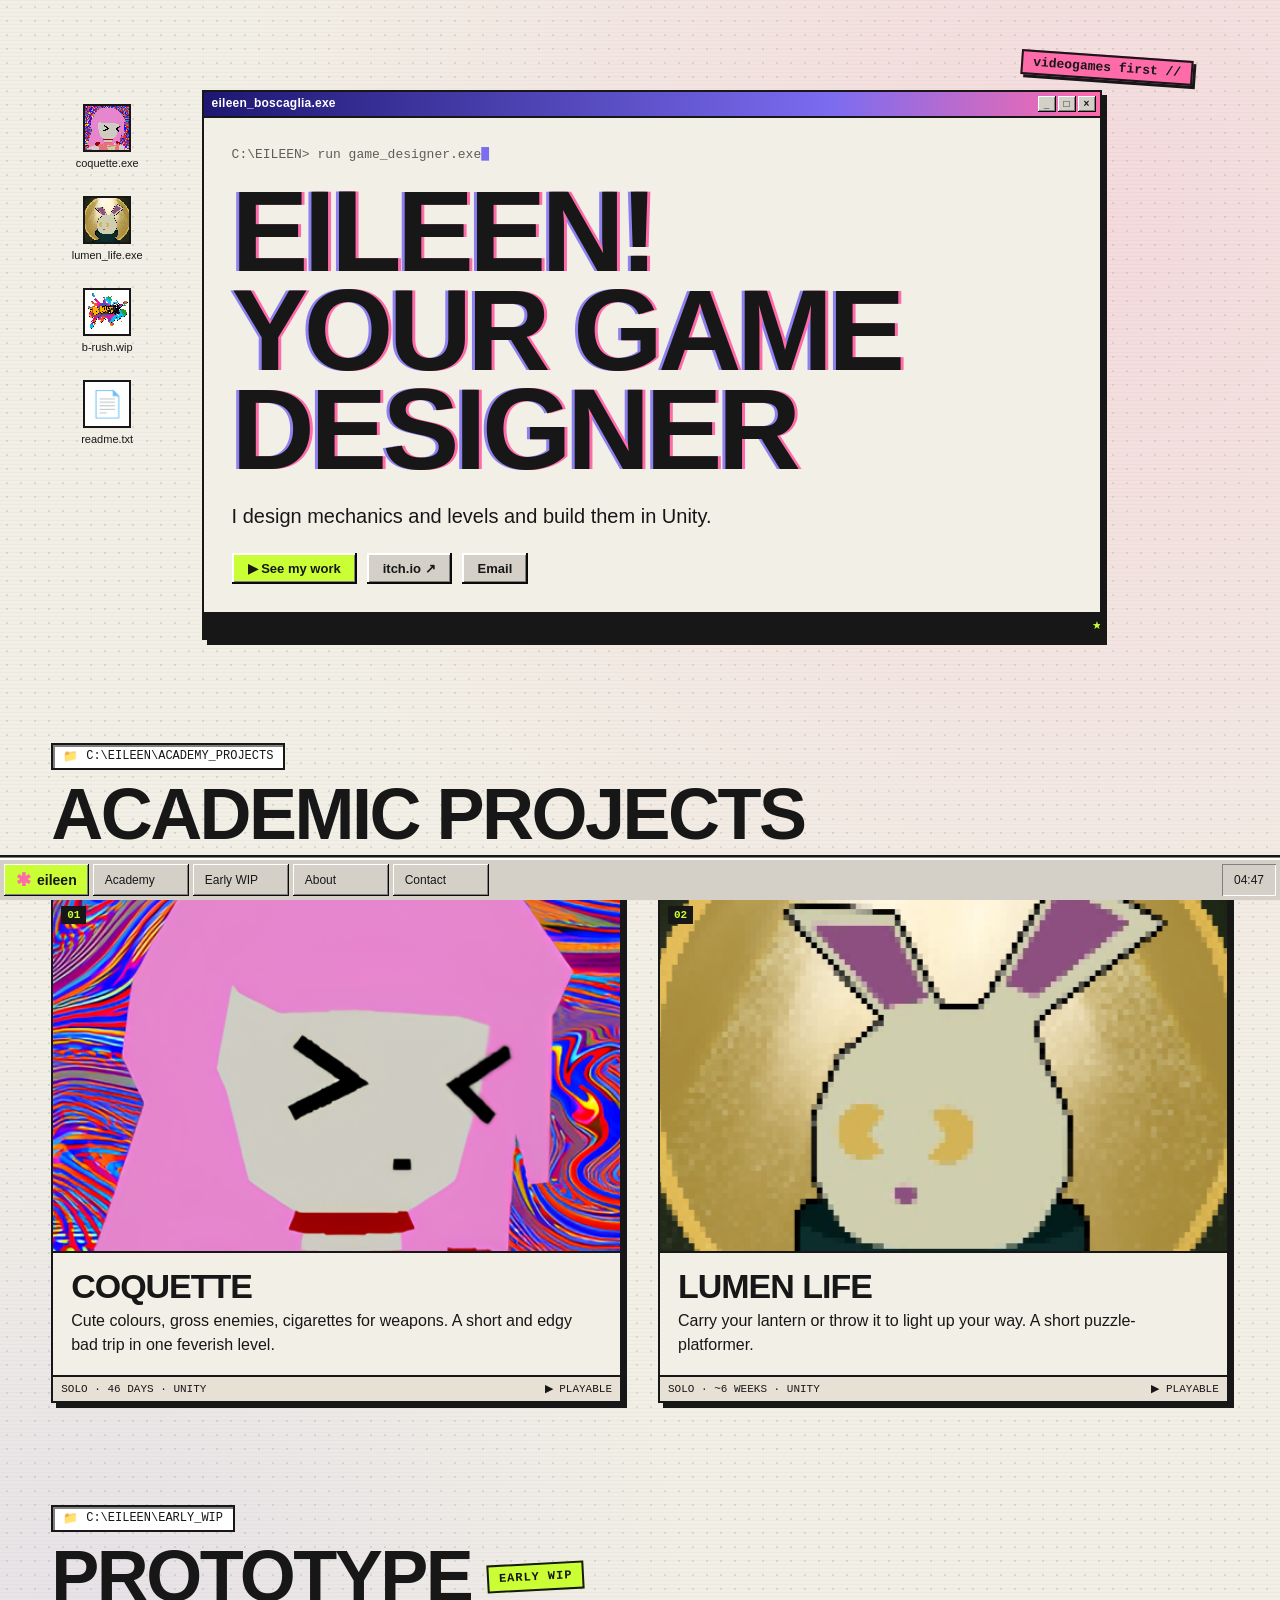
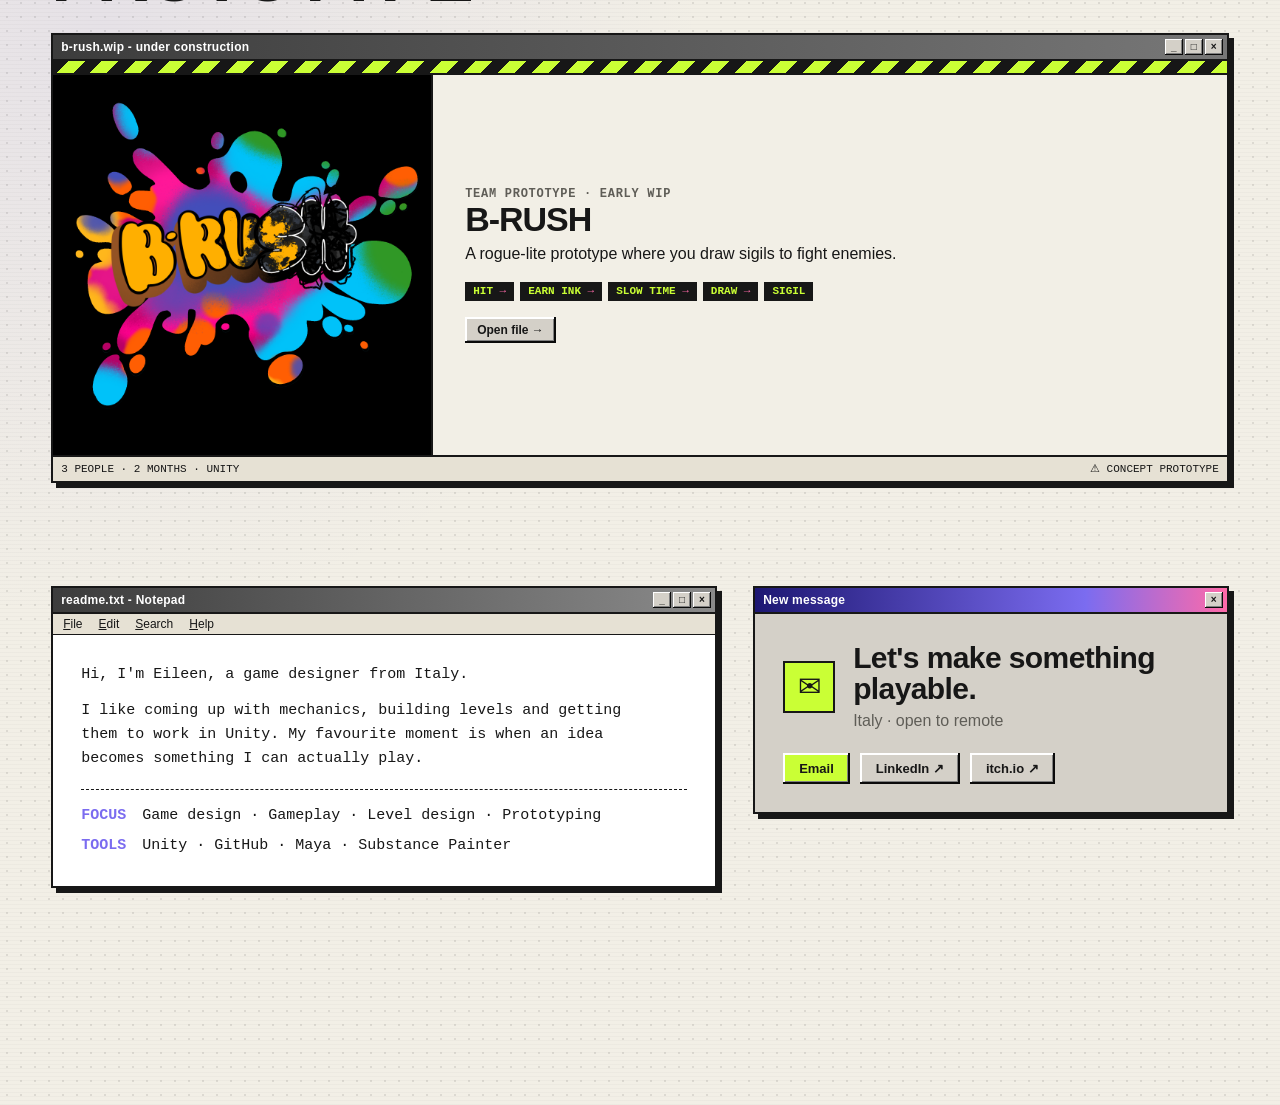
==== commit a04de23d: "fix scritte" ====
--- a/index.html
+++ b/index.html
@@ -49,7 +49,7 @@
 
     <section class="block" id="Academy">
         <div class="addr"><span>📁</span> C:\EILEEN\ACADEMY_PROJECTS</div>
-        <h2 class="block-title">Academy projects</h2>
+        <h2 class="block-title">Academic projects</h2>
         <div class="card-grid" id="games-grid"></div>
     </section>
 
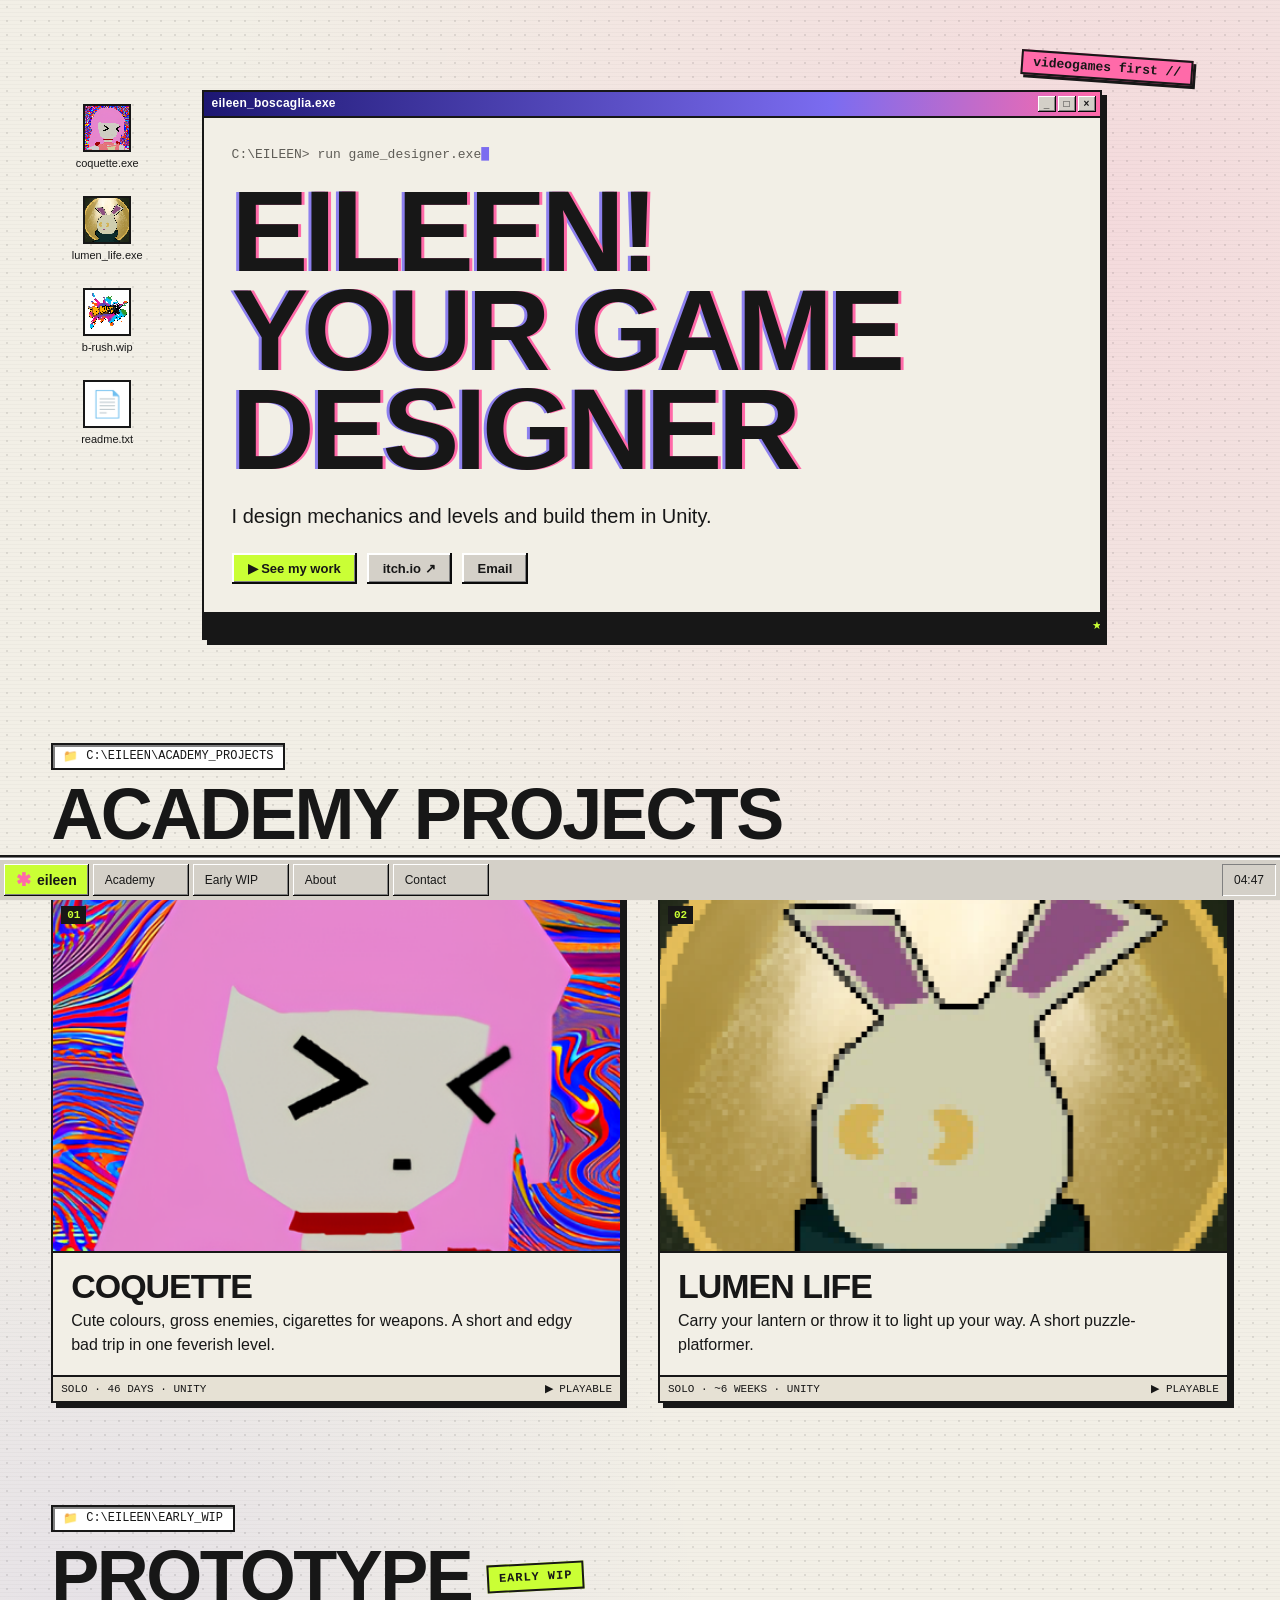
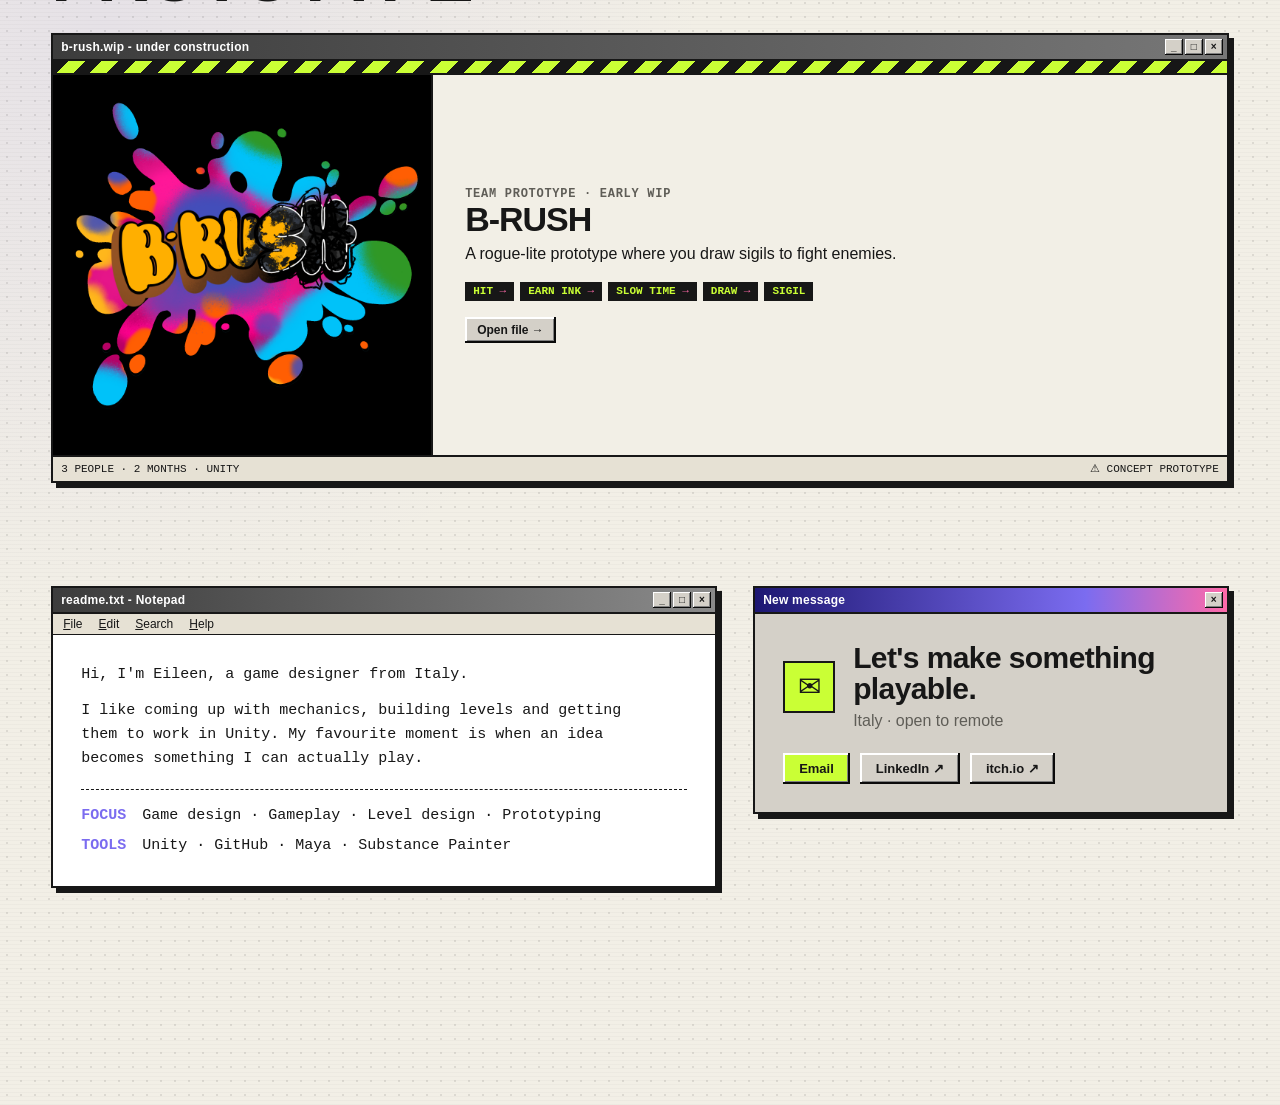
==== commit 58c2abd4: "Revert "fix scritte" This reverts commit a04de23dc20031d50d4a64bbbe4969d906880a05." ====
--- a/index.html
+++ b/index.html
@@ -49,7 +49,7 @@
 
     <section class="block" id="Academy">
         <div class="addr"><span>📁</span> C:\EILEEN\ACADEMY_PROJECTS</div>
-        <h2 class="block-title">Academic projects</h2>
+        <h2 class="block-title">Academy projects</h2>
         <div class="card-grid" id="games-grid"></div>
     </section>
 
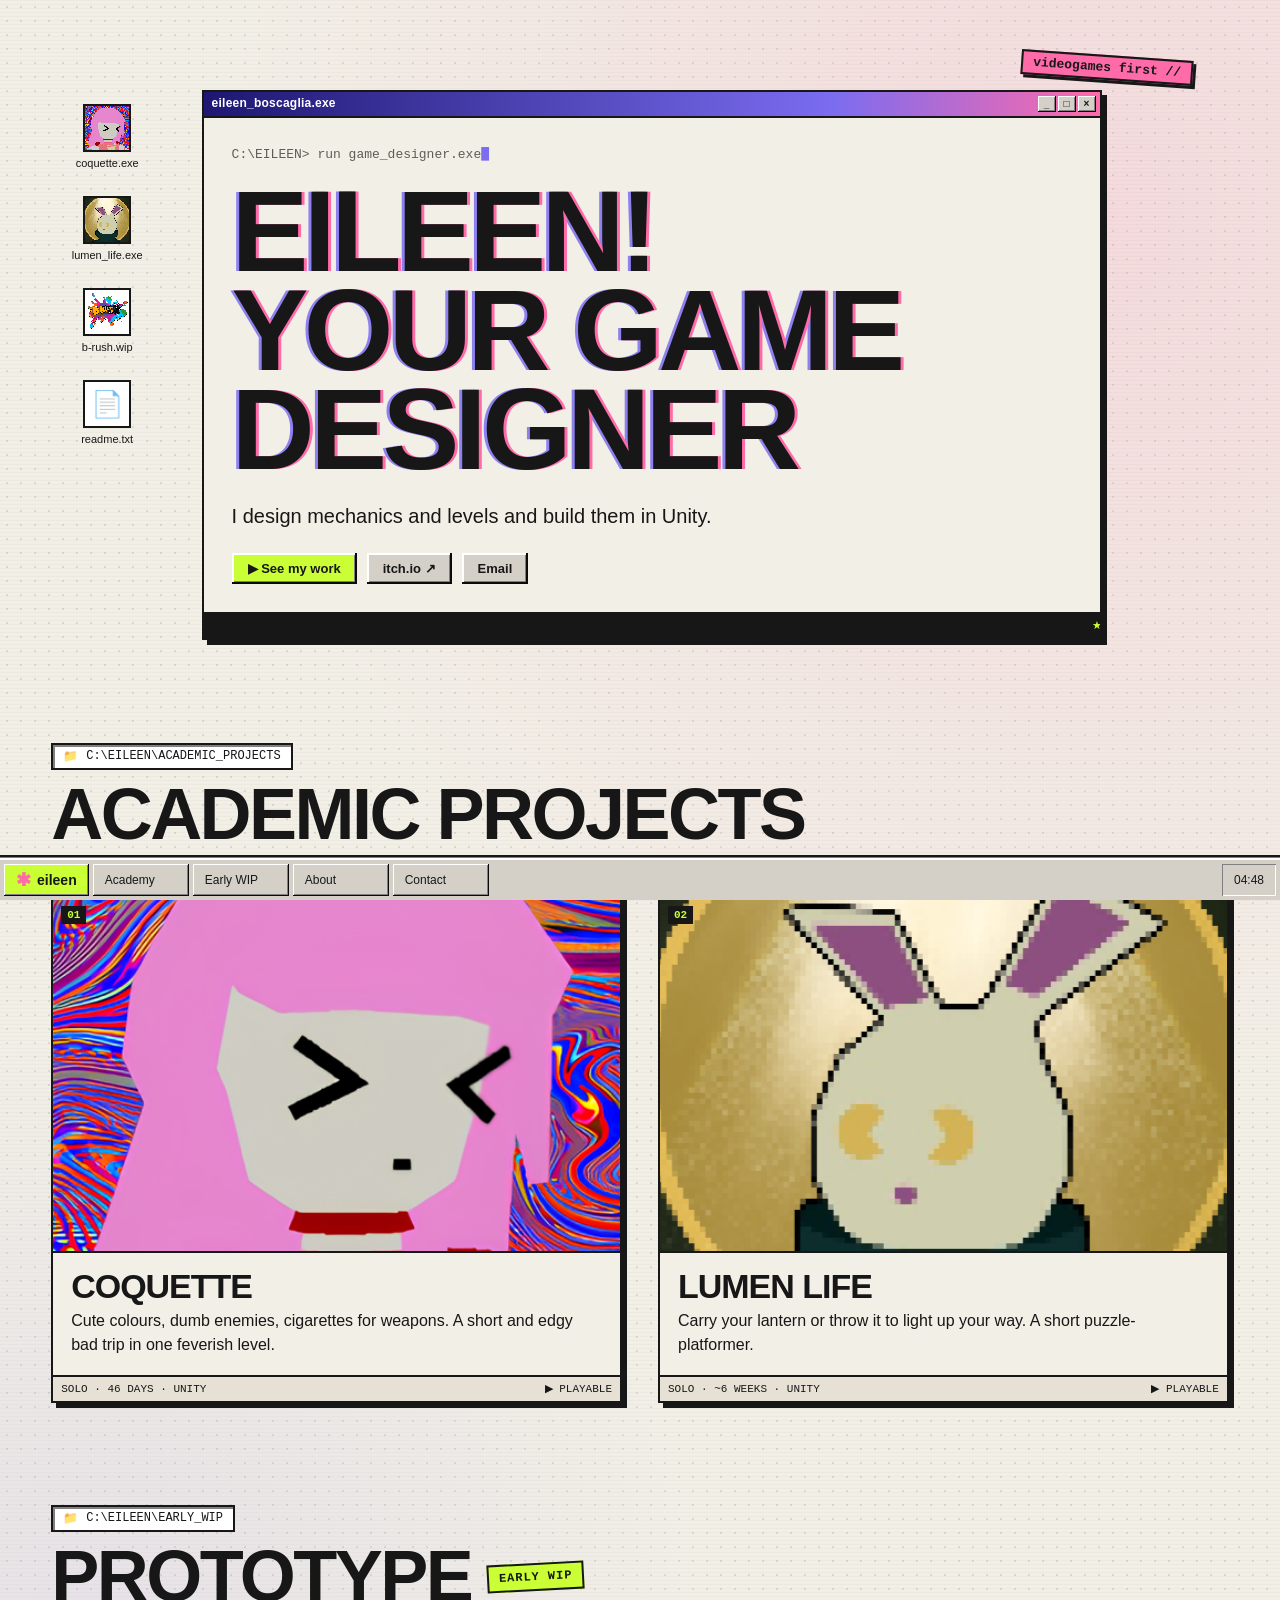
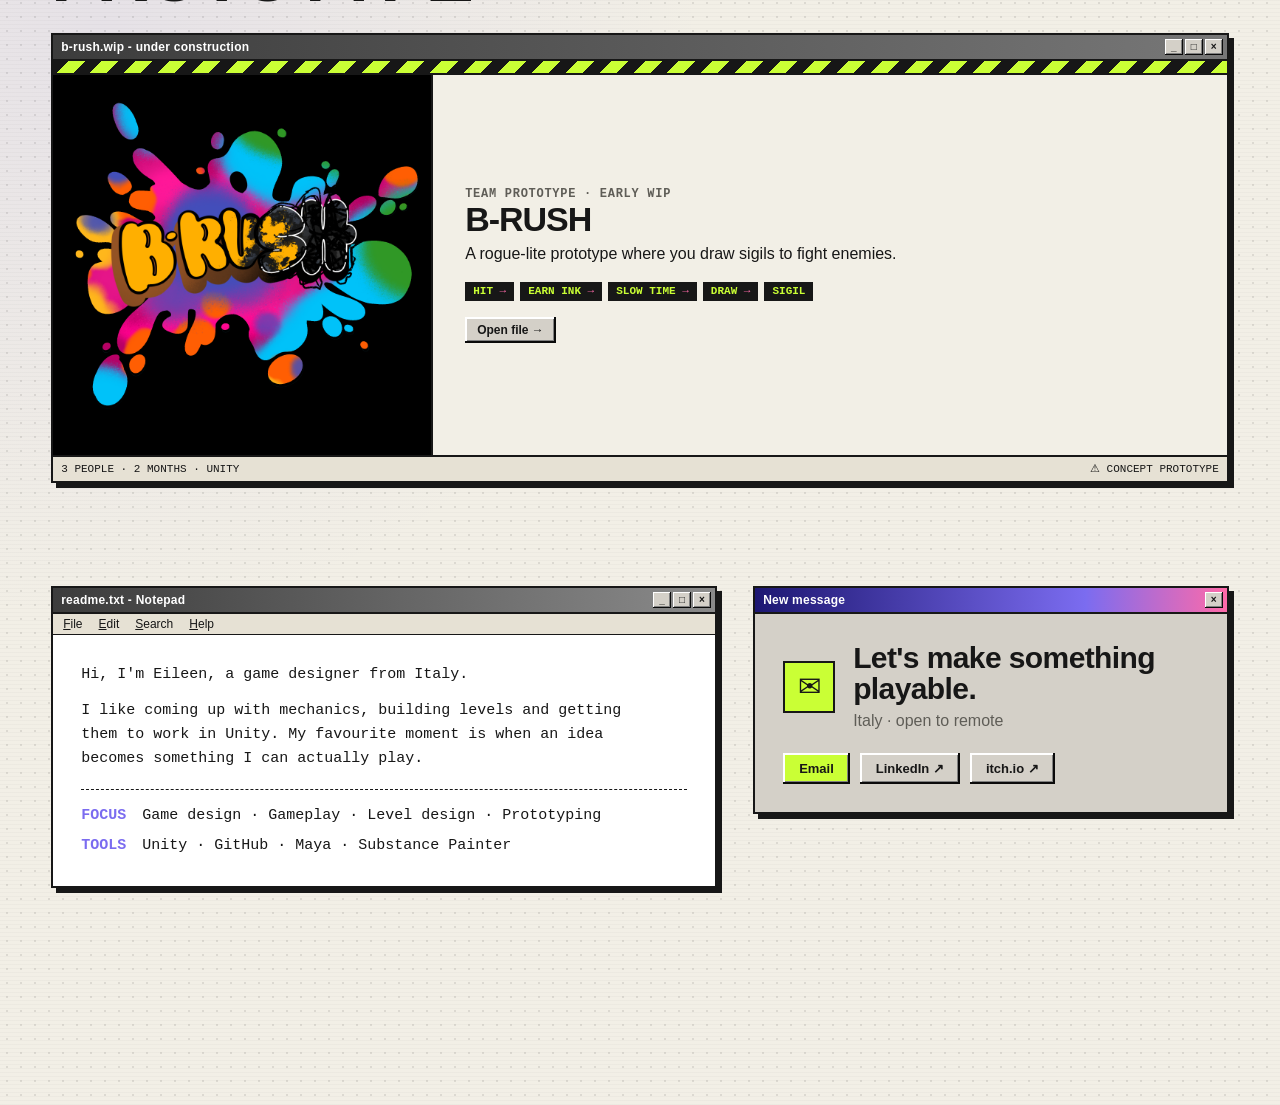
==== commit 250deff8: "fix" ====
--- a/index.html
+++ b/index.html
@@ -48,8 +48,8 @@
     </section>
 
     <section class="block" id="Academy">
-        <div class="addr"><span>📁</span> C:\EILEEN\ACADEMY_PROJECTS</div>
-        <h2 class="block-title">Academy projects</h2>
+        <div class="addr"><span>📁</span> C:\EILEEN\ACADEMIC_PROJECTS</div>
+        <h2 class="block-title">Academic projects</h2>
         <div class="card-grid" id="games-grid"></div>
     </section>
 
